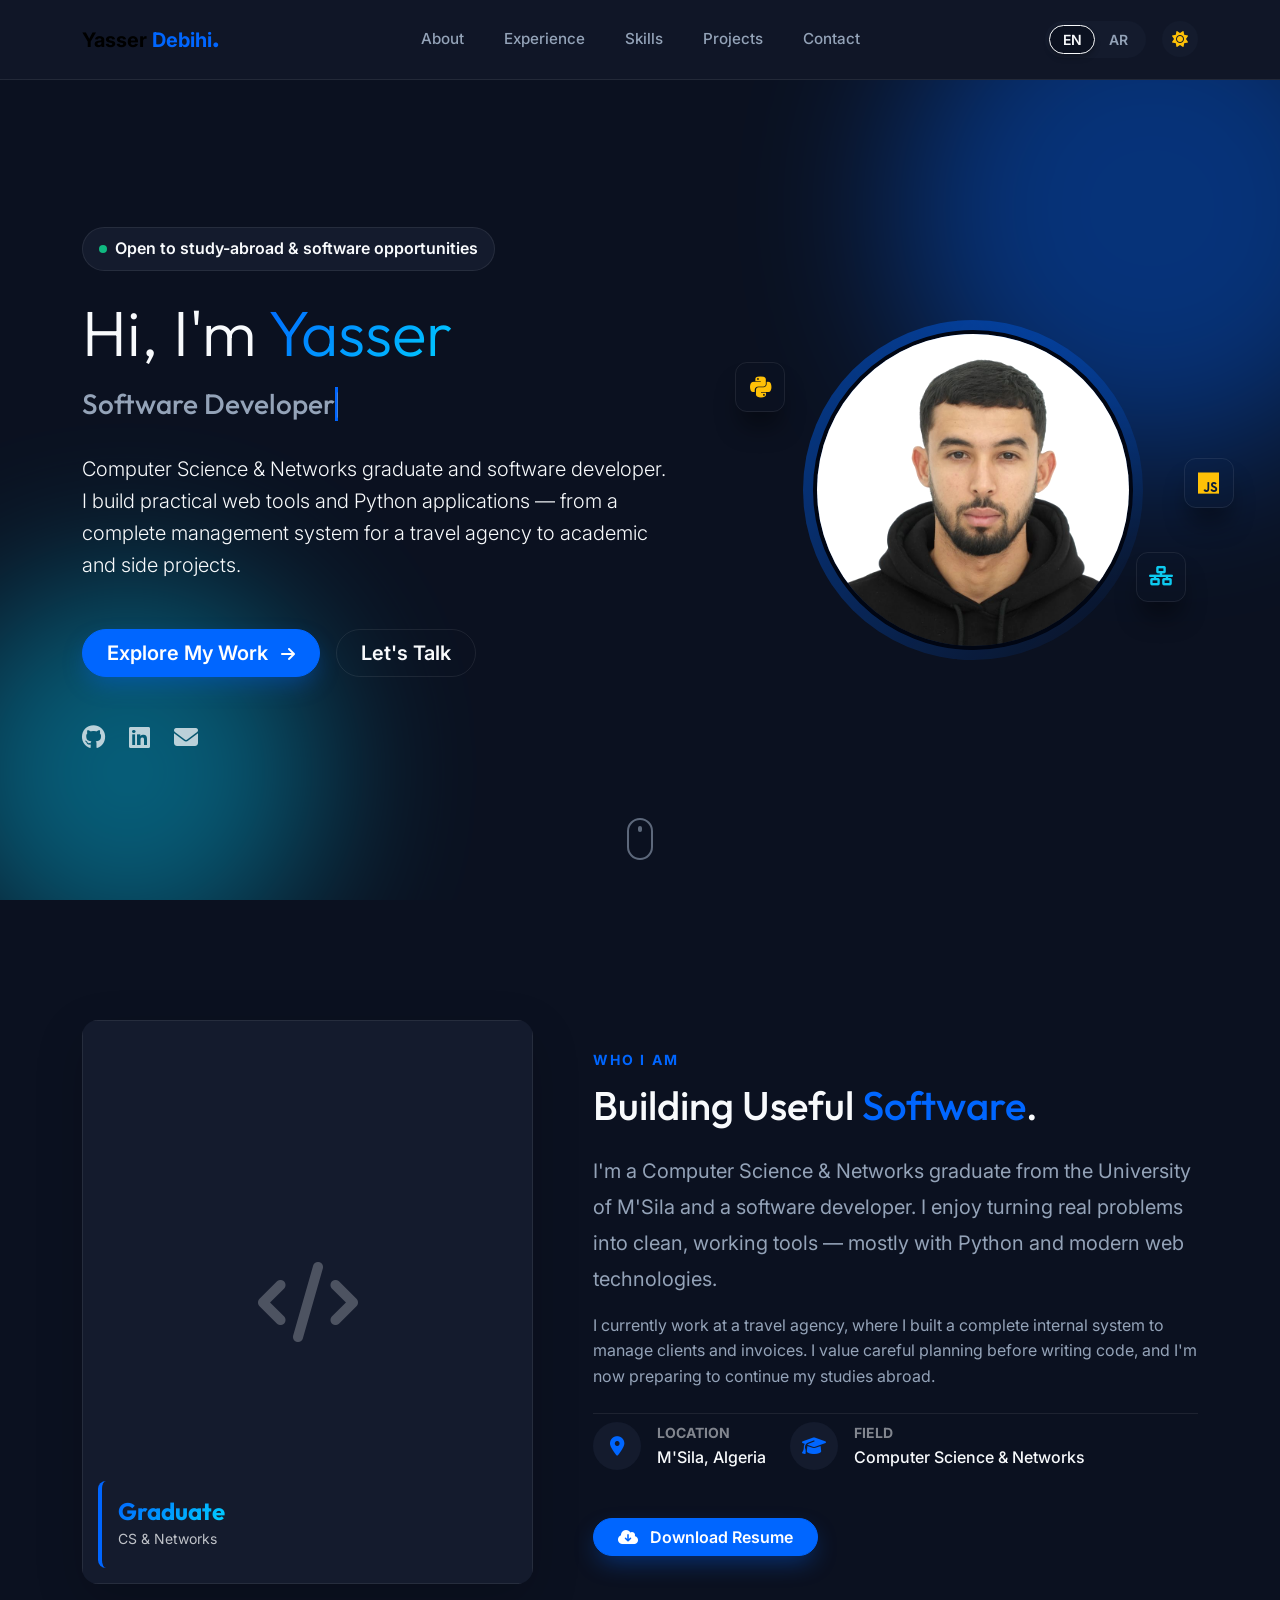
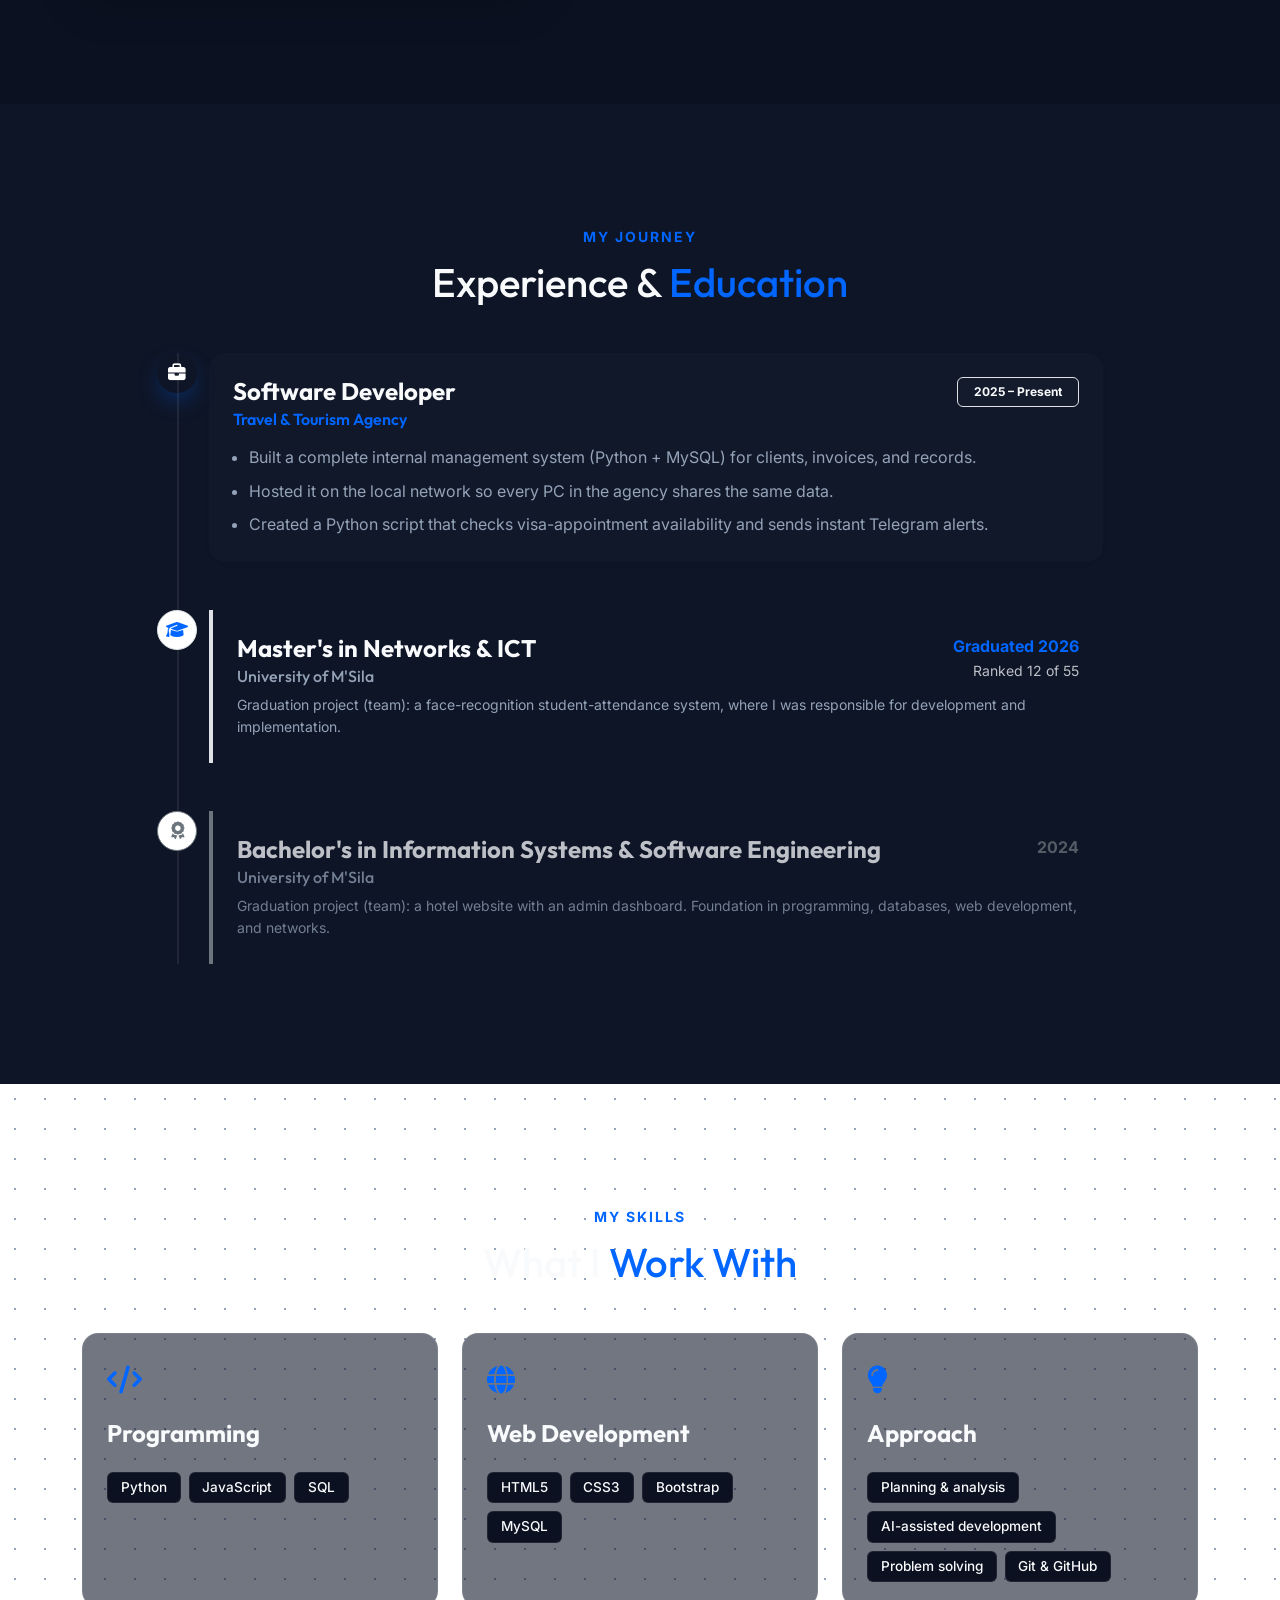
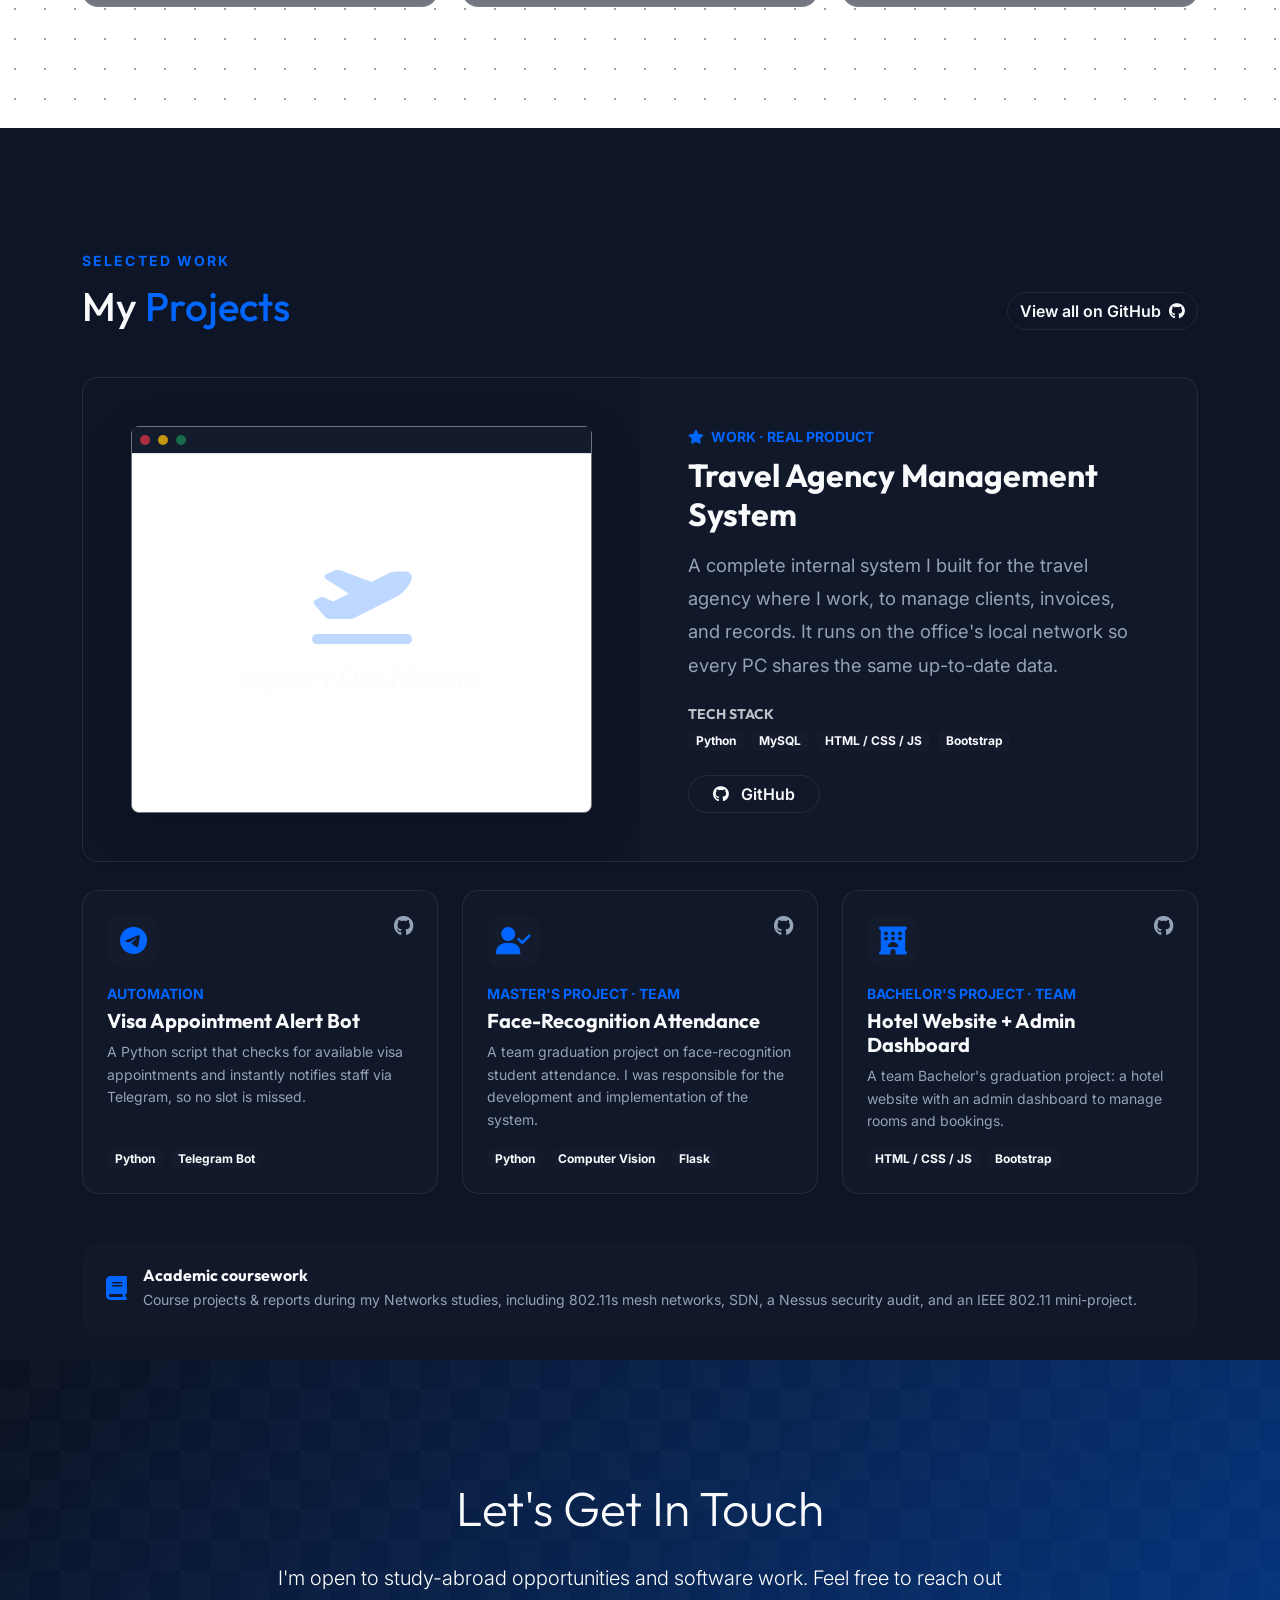
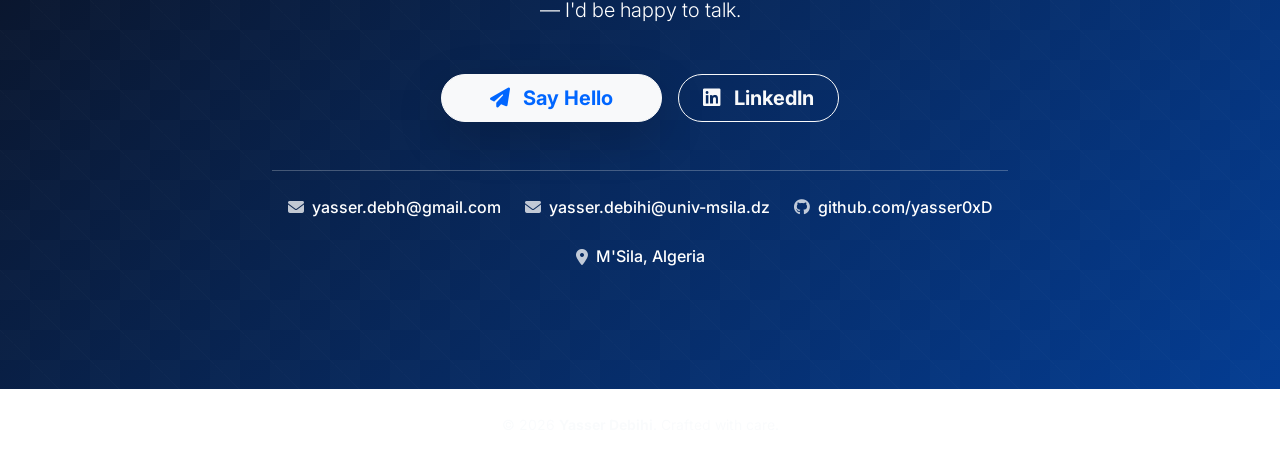
==== index.html @ 1207d642 "Add files via upload" ====
<!DOCTYPE html>
<html lang="en" dir="ltr" data-theme="dark">
<head>
  <meta charset="utf-8" />
  <meta name="viewport" content="width=device-width, initial-scale=1" />
  <title>Yasser Debihi — Software Developer</title>
  <meta name="description" content="Portfolio of Yasser Debihi — Computer Science & Networks graduate and software developer. Web development, Python, and practical systems." />

  <meta property="og:title" content="Yasser Debihi — Software Developer">
  <meta property="og:description" content="Computer Science & Networks graduate · Software developer">
  <meta property="og:image" content="assets/php2.jpeg">
  <meta property="og:url" content="https://github.com/yasser0xD">
  <meta name="twitter:card" content="summary_large_image">

  <link href="https://fonts.googleapis.com/css2?family=Inter:wght@300;400;500;600;700;800&family=Outfit:wght@400;600;800&family=Tajawal:wght@300;400;700;900&display=swap" rel="stylesheet">
  <link href="https://cdn.jsdelivr.net/npm/bootstrap@5.3.2/dist/css/bootstrap.min.css" rel="stylesheet">
  <link href="https://cdnjs.cloudflare.com/ajax/libs/font-awesome/6.5.2/css/all.min.css" rel="stylesheet">
  <link href="assets/styles.css" rel="stylesheet">
</head>
<body class="antialiased">

  <div id="preloader" class="preloader">
    <div class="spinner-border text-primary" role="status">
      <span class="visually-hidden">Loading...</span>
    </div>
  </div>

  <!-- Navbar -->
  <nav class="navbar navbar-expand-lg sticky-top glass-nav">
    <div class="container">
      <a class="navbar-brand fw-bold" href="#home" data-reveal="fade-down">
        Yasser <span class="brand-accent">Debihi</span><span class="brand-dot">.</span>
      </a>
      <button class="navbar-toggler border-0 shadow-none" type="button" data-bs-toggle="collapse" data-bs-target="#navContent" aria-controls="navContent" aria-expanded="false" aria-label="Toggle navigation">
        <i class="fa-solid fa-bars fs-4 text-color"></i>
      </button>
      <div class="collapse navbar-collapse" id="navContent">
        <ul class="navbar-nav mx-auto gap-lg-4 text-center">
          <li class="nav-item"><a class="nav-link" href="#about" data-i18n="nav.about">About</a></li>
          <li class="nav-item"><a class="nav-link" href="#experience" data-i18n="nav.experience">Experience</a></li>
          <li class="nav-item"><a class="nav-link" href="#skills" data-i18n="nav.skills">Skills</a></li>
          <li class="nav-item"><a class="nav-link" href="#projects" data-i18n="nav.projects">Projects</a></li>
          <li class="nav-item"><a class="nav-link" href="#contact" data-i18n="nav.contact">Contact</a></li>
        </ul>
        <div class="d-flex align-items-center justify-content-center gap-3 mt-3 mt-lg-0">
          <div class="lang-switch d-flex align-items-center bg-soft rounded-pill p-1">
            <button id="btn-en" class="btn btn-sm lang-btn active" type="button">EN</button>
            <button id="btn-ar" class="btn btn-sm lang-btn" type="button">AR</button>
          </div>
          <button id="themeToggle" class="btn btn-icon rounded-circle bg-soft" aria-label="Toggle dark mode" type="button">
            <i class="fa-solid fa-moon"></i>
          </button>
        </div>
      </div>
    </div>
  </nav>

  <!-- Hero Section -->
  <header id="home" class="hero-section d-flex align-items-center">
    <div class="hero-bg-glow glow-1"></div>
    <div class="hero-bg-glow glow-2"></div>
    <div class="container position-relative z-1">
      <div class="row align-items-center gy-5 flex-column-reverse flex-lg-row">
        <div class="col-lg-7 text-center text-lg-start" data-reveal="fade-up">
          <div class="d-inline-flex align-items-center px-3 py-2 rounded-pill bg-soft border-accent mb-4 status-badge">
            <span class="status-dot pulsing me-2"></span>
            <span class="fw-semibold text-sm" data-i18n="hero.badge">Open to study-abroad & software opportunities</span>
          </div>
          <h1 class="display-3 fw-900 mb-3 hero-title">
            <span data-i18n="hero.hi">Hi, I'm</span> <span class="brand-accent text-gradient">Yasser</span>
          </h1>
          <h2 class="h3 fw-600 mb-4 text-secondary-color typing-container">
            <span id="typing-text" data-i18n="hero.title">Software Developer</span><span class="cursor">|</span>
          </h2>
          <p class="lead mb-5 opacity-80 pe-lg-5 hero-subtitle" data-i18n="hero.subtitle">
            Computer Science & Networks graduate and software developer. I build practical web tools and Python applications — from a complete management system for a travel agency to academic and side projects.
          </p>
          <div class="d-flex flex-wrap justify-content-center justify-content-lg-start gap-3">
            <a href="#projects" class="btn btn-primary btn-lg rounded-pill px-4 shadow-accent hover-lift">
              <span data-i18n="hero.ctaProjects">Explore My Work</span> <i class="fa-solid fa-arrow-right ms-2 fs-6"></i>
            </a>
            <a href="#contact" class="btn btn-outline-dynamic btn-lg rounded-pill px-4 hover-lift">
              <span data-i18n="hero.ctaContact">Let's Talk</span>
            </a>
          </div>
          <div class="mt-5 d-flex align-items-center justify-content-center justify-content-lg-start gap-4 social-links-hero opacity-75">
            <a href="https://github.com/yasser0xD" target="_blank" rel="noopener" class="text-color hover-accent transition" aria-label="GitHub"><i class="fa-brands fa-github fs-4"></i></a>
            <a href="https://www.linkedin.com/in/yasserdbh213" target="_blank" rel="noopener" class="text-color hover-accent transition" aria-label="LinkedIn"><i class="fa-brands fa-linkedin fs-4"></i></a>
            <a href="mailto:yasser.debh@gmail.com" class="text-color hover-accent transition" aria-label="Email"><i class="fa-solid fa-envelope fs-4"></i></a>
          </div>
        </div>
        <div class="col-lg-5 text-center position-relative" data-reveal="fade-left">
          <div class="profile-wrapper mx-auto">
            <div class="profile-ring"></div>
            <img id="profile-photo" src="assets/php2.jpeg" alt="Yasser Debihi" class="profile-photo">
          </div>
          <div class="floating-badge badge-1 glass-card"><i class="fa-brands fa-python text-warning"></i></div>
          <div class="floating-badge badge-2 glass-card"><i class="fa-solid fa-network-wired text-info"></i></div>
          <div class="floating-badge badge-3 glass-card"><i class="fa-brands fa-js text-warning"></i></div>
        </div>
      </div>
    </div>
    <div class="scroll-indicator d-none d-lg-flex">
      <div class="mouse"><div class="wheel"></div></div>
    </div>
  </header>

  <!-- About Section -->
  <section id="about" class="section-pad">
    <div class="container">
      <div class="row gy-5 align-items-center">
        <div class="col-lg-5" data-reveal="fade-right">
          <div class="about-image-wrapper position-relative rounded-4 overflow-hidden shadow-lg">
             <div class="aspect-ratio-box bg-soft d-flex align-items-center justify-content-center h-100 p-5">
               <i class="fa-solid fa-code opacity-25 display-1"></i>
             </div>
             <div class="about-stats glass-card position-absolute bottom-0 start-0 m-3 p-3 rounded-3 border-accent-left">
               <h4 class="fw-bold mb-0 text-gradient" data-i18n="about.badge">Graduate</h4>
               <span class="small opacity-75" data-i18n="about.years">CS &amp; Networks</span>
             </div>
          </div>
        </div>
        <div class="col-lg-7 ps-lg-5" data-reveal="fade-up" data-reveal-delay="100">
          <div class="section-header mb-4">
            <span class="text-accent fw-bold tracking-widest text-uppercase small" data-i18n="section.about">Who I Am</span>
            <h2 class="section-title h1 fw-900 mt-2" data-i18n="about.title">Building Useful <span class="brand-accent">Software</span>.</h2>
          </div>
          <p class="fs-5 text-secondary-color lead-text" data-i18n="about.p1">
            I'm a Computer Science & Networks graduate from the University of M'Sila and a software developer. I enjoy turning real problems into clean, working tools — mostly with Python and modern web technologies.
          </p>
          <p class="text-secondary-color mt-3" data-i18n="about.p2">
            I currently work at a travel agency, where I built a complete internal system to manage clients and invoices. I value careful planning before writing code, and I'm now preparing to continue my studies abroad.
          </p>
          <div class="d-flex flex-wrap gap-4 mt-4 pt-2 border-top border-soft">
            <div class="d-flex align-items-center gap-3">
              <div class="icon-box bg-soft rounded-circle text-accent"><i class="fa-solid fa-location-dot"></i></div>
              <div>
                <span class="d-block small text-uppercase fw-bold opacity-50" data-i18n="about.locationLabel">Location</span>
                <span class="fw-medium" data-i18n="about.location">M'Sila, Algeria</span>
              </div>
            </div>
            <div class="d-flex align-items-center gap-3">
              <div class="icon-box bg-soft rounded-circle text-accent"><i class="fa-solid fa-graduation-cap"></i></div>
              <div>
                <span class="d-block small text-uppercase fw-bold opacity-50" data-i18n="about.fieldLabel">Field</span>
                <span class="fw-medium" data-i18n="about.degree">Computer Science &amp; Networks</span>
              </div>
            </div>
          </div>
          <div class="mt-5">
            <a id="downloadCV" href="assets/cv.pdf" download="Yasser-Debihi-CV.pdf" class="btn btn-primary rounded-pill px-4 hover-lift shadow-accent">
              <i class="fa-solid fa-cloud-arrow-down me-2"></i> <span data-i18n="hero.ctaCV">Download Resume</span>
            </a>
          </div>
        </div>
      </div>
    </div>
  </section>

  <!-- Experience & Education -->
  <section id="experience" class="section-pad bg-alternate">
    <div class="container">
      <div class="section-header text-center mb-5" data-reveal="fade-up">
        <span class="text-accent fw-bold tracking-widest text-uppercase small" data-i18n="section.journey">My Journey</span>
        <h2 class="section-title h1 fw-900 mt-2 mx-auto" data-i18n="journey.title">Experience &amp; <span class="brand-accent">Education</span></h2>
      </div>
      <div class="row justify-content-center">
        <div class="col-lg-10">
          <div class="timeline-modern">
            <div class="timeline-modern-item" data-reveal="fade-up">
              <div class="timeline-modern-marker bg-accent shadow-accent text-white"><i class="fa-solid fa-briefcase"></i></div>
              <div class="timeline-modern-content bg-glass rounded-4 p-4 border-soft shadow-sm hover-elevate transition">
                <div class="d-flex flex-column flex-md-row justify-content-between mb-3">
                  <div>
                    <h4 class="fw-bold mb-1" data-i18n="exp.travel.role">Software Developer</h4>
                    <h6 class="text-accent fw-semibold mb-0" data-i18n="exp.travel.company">Travel &amp; Tourism Agency</h6>
                  </div>
                  <div class="badge bg-soft text-color align-self-start mt-2 mt-md-0 py-2 px-3 fw-bold border" data-i18n="exp.travel.time">2025 – Present</div>
                </div>
                <ul class="text-secondary-color ps-3 mb-0">
                  <li class="mb-2" data-i18n="exp.travel.l1">Built a complete internal management system (Python + MySQL) for clients, invoices, and records.</li>
                  <li class="mb-2" data-i18n="exp.travel.l2">Hosted it on the local network so every PC in the agency shares the same data.</li>
                  <li data-i18n="exp.travel.l3">Created a Python script that checks visa-appointment availability and sends instant Telegram alerts.</li>
                </ul>
              </div>
            </div>
            <div class="timeline-modern-item" id="education" data-reveal="fade-up">
              <div class="timeline-modern-marker bg-body border border-accent text-accent"><i class="fa-solid fa-graduation-cap"></i></div>
              <div class="timeline-modern-content bg-transparent p-4 border-start border-4 border-accent rounded-end-4 hover-bg-soft transition">
                <div class="d-flex flex-column flex-md-row justify-content-between mb-2">
                  <div>
                    <h4 class="fw-bold mb-1" data-i18n="edu.master.title">Master's in Networks &amp; ICT</h4>
                    <h6 class="text-secondary-color fw-medium mb-0" data-i18n="edu.uni">University of M'Sila</h6>
                  </div>
                  <div class="text-md-end mt-2 mt-md-0">
  <div class="text-accent fw-bold" data-i18n="edu.master.meta">Graduated 2026</div>
  <div class="small opacity-75" data-i18n="edu.master.rank">Ranked 12 of 55</div>
</div>
                </div>
                <p class="text-secondary-color small mb-0" data-i18n="edu.master.desc">Graduation project (team): a face-recognition student-attendance system, where I was responsible for development and implementation.</p>
              </div>
            </div>
            <div class="timeline-modern-item pb-0" data-reveal="fade-up">
              <div class="timeline-modern-marker bg-body border border-secondary text-secondary"><i class="fa-solid fa-award"></i></div>
              <div class="timeline-modern-content bg-transparent p-4 border-start border-4 border-secondary rounded-end-4 hover-bg-soft transition">
                 <div class="d-flex flex-column flex-md-row justify-content-between mb-2">
                  <div>
                    <h4 class="fw-bold mb-1 opacity-75" data-i18n="edu.bsc.title">Bachelor's in Information Systems &amp; Software Engineering</h4>
                    <h6 class="text-secondary-color fw-medium mb-0 opacity-75" data-i18n="edu.uni">University of M'Sila</h6>
                  </div>
                  <div class="text-secondary fw-bold mt-2 mt-md-0 opacity-75" data-i18n="edu.bsc.meta">2024</div>
                </div>
                <p class="text-secondary-color small mb-0 opacity-75" data-i18n="edu.bsc.desc">Graduation project (team): a hotel website with an admin dashboard. Foundation in programming, databases, web development, and networks.</p>
              </div>
            </div>
          </div>
        </div>
      </div>
    </div>
  </section>

  <!-- Skills Section -->
  <section id="skills" class="section-pad bg-body position-relative">
    <div class="bg-pattern opacity-5"></div>
    <div class="container position-relative z-1">
      <div class="section-header text-center mb-5" data-reveal="fade-up">
        <span class="text-accent fw-bold tracking-widest text-uppercase small" data-i18n="section.expertise">My Skills</span>
        <h2 class="section-title h1 fw-900 mt-2 mx-auto" data-i18n="skills.title">What I <span class="brand-accent">Work With</span></h2>
      </div>
      <div class="row g-4 justify-content-center">
        <div class="col-md-6 col-lg-4" data-reveal="fade-up" data-reveal-delay="0">
          <div class="skill-category-card h-100 p-4 rounded-4 bg-glass border-hover-accent transition">
            <div class="skill-icon-header mb-3 text-accent fs-3"><i class="fa-solid fa-code"></i></div>
            <h4 class="fw-bold mb-4" data-i18n="skills.cat.programming">Programming</h4>
            <div class="d-flex flex-wrap gap-2">
              <span class="badge skill-tag">Python</span>
              <span class="badge skill-tag">JavaScript</span>
              <span class="badge skill-tag">SQL</span>
            </div>
          </div>
        </div>
        <div class="col-md-6 col-lg-4" data-reveal="fade-up" data-reveal-delay="100">
          <div class="skill-category-card h-100 p-4 rounded-4 bg-glass border-hover-accent transition">
            <div class="skill-icon-header mb-3 text-accent fs-3"><i class="fa-solid fa-globe"></i></div>
            <h4 class="fw-bold mb-4" data-i18n="skills.cat.web">Web Development</h4>
            <div class="d-flex flex-wrap gap-2">
              <span class="badge skill-tag">HTML5</span>
              <span class="badge skill-tag">CSS3</span>
              <span class="badge skill-tag">Bootstrap</span>
              <span class="badge skill-tag">MySQL</span>
            </div>
          </div>
        </div>
        <div class="col-md-6 col-lg-4" data-reveal="fade-up" data-reveal-delay="200">
          <div class="skill-category-card h-100 p-4 rounded-4 bg-glass border-hover-accent transition">
            <div class="skill-icon-header mb-3 text-accent fs-3"><i class="fa-solid fa-lightbulb"></i></div>
            <h4 class="fw-bold mb-4" data-i18n="skills.cat.approach">Approach</h4>
            <div class="d-flex flex-wrap gap-2">
              <span class="badge skill-tag" data-i18n="skills.tag.planning">Planning &amp; analysis</span>
              <span class="badge skill-tag" data-i18n="skills.tag.ai">AI-assisted development</span>
              <span class="badge skill-tag" data-i18n="skills.tag.problem">Problem solving</span>
              <span class="badge skill-tag">Git &amp; GitHub</span>
            </div>
          </div>
        </div>
      </div>
    </div>
  </section>

  <!-- Projects Section -->
  <section id="projects" class="section-pad pb-4 bg-alternate">
    <div class="container">
      <div class="section-header d-flex flex-column flex-md-row justify-content-between align-items-md-end mb-5" data-reveal="fade-up">
        <div>
          <span class="text-accent fw-bold tracking-widest text-uppercase small" data-i18n="section.work">Selected Work</span>
          <h2 class="section-title h1 fw-900 mt-2 mb-0" data-i18n="projects.title">My <span class="brand-accent">Projects</span></h2>
        </div>
        <a href="https://github.com/yasser0xD" target="_blank" rel="noopener" class="btn btn-outline-dynamic rounded-pill mt-3 mt-md-0 d-inline-flex align-items-center">
          <span data-i18n="projects.viewGithub">View all on GitHub</span> <i class="fa-brands fa-github ms-2"></i>
        </a>
      </div>

      <div class="row g-5">
        <!-- Featured: Travel Agency System -->
        <div class="col-12" data-reveal="fade-up">
          <div class="project-case-card row g-0 rounded-4 overflow-hidden border-soft shadow-sm bg-glass hover-elevate transition">
            <div class="col-xl-6 project-img-container bg-alternate p-5 d-flex align-items-center justify-content-center">
              <div class="mockup-window border border-secondary shadow-lg rounded-3 w-100 h-100 bg-body">
                <div class="mockup-header border-bottom p-2 d-flex gap-2">
                  <span class="rounded-circle bg-danger opacity-75" style="width: 10px; height: 10px;"></span>
                  <span class="rounded-circle bg-warning opacity-75" style="width: 10px; height: 10px;"></span>
                  <span class="rounded-circle bg-success opacity-75" style="width: 10px; height: 10px;"></span>
                </div>
                <div class="mockup-body p-4 d-flex flex-column gap-3 h-100 opacity-25 align-items-center justify-content-center">
                   <i class="fa-solid fa-plane-departure display-1 text-accent"></i>
                   <h3 class="fw-bold">Agency Dashboard</h3>
                </div>
              </div>
            </div>
            <div class="col-xl-6 p-4 p-lg-5 d-flex flex-column justify-content-center">
              <div class="project-meta text-accent fw-bold small text-uppercase mb-2"><i class="fa-solid fa-star me-1"></i> <span data-i18n="projects.p1.tag">Work · Real Product</span></div>
              <h3 class="fw-bold h2 mb-3" data-i18n="projects.p1.title">Travel Agency Management System</h3>
              <p class="text-secondary-color lead-text mb-4" data-i18n="projects.p1.desc">
                A complete internal system I built for the travel agency where I work, to manage clients, invoices, and records. It runs on the office's local network so every PC shares the same up-to-date data.
              </p>
              <div class="mb-4">
                <h6 class="fw-bold mb-2 small text-uppercase opacity-75" data-i18n="projects.techStack">Tech Stack</h6>
                <div class="d-flex flex-wrap gap-2">
                  <span class="badge bg-soft text-color">Python</span>
                  <span class="badge bg-soft text-color">MySQL</span>
                  <span class="badge bg-soft text-color">HTML / CSS / JS</span>
                  <span class="badge bg-soft text-color">Bootstrap</span>
                </div>
              </div>
              <div class="mt-auto d-flex gap-3">
                <a href="https://github.com/yasser0xD" target="_blank" rel="noopener" class="btn btn-outline-dynamic rounded-pill px-4"><i class="fa-brands fa-github me-2"></i> <span data-i18n="projects.source">GitHub</span></a>
              </div>
            </div>
          </div>
        </div>
      </div>

      <!-- Secondary projects grid -->
      <div class="row g-4 mt-1">
        <div class="col-md-6 col-lg-4" data-reveal="fade-up" data-reveal-delay="0">
          <div class="project-mini-card h-100 p-4 rounded-4 bg-glass border-soft hover-elevate transition d-flex flex-column">
            <div class="d-flex justify-content-between align-items-start mb-3">
              <div class="project-mini-icon text-accent fs-3"><i class="fa-brands fa-telegram"></i></div>
              <a href="https://github.com/yasser0xD" target="_blank" rel="noopener" class="text-secondary-color hover-accent" aria-label="GitHub"><i class="fa-brands fa-github fs-5"></i></a>
            </div>
            <div class="project-meta text-accent fw-bold small text-uppercase mb-1" data-i18n="projects.p2.tag">Automation</div>
            <h4 class="fw-bold h5 mb-2" data-i18n="projects.p2.title">Visa Appointment Alert Bot</h4>
            <p class="text-secondary-color small mb-3 flex-grow-1" data-i18n="projects.p2.desc">A Python script that checks for available visa appointments and instantly notifies staff via Telegram, so no slot is missed.</p>
            <div class="d-flex flex-wrap gap-2">
              <span class="badge bg-soft text-color">Python</span>
              <span class="badge bg-soft text-color">Telegram Bot</span>
            </div>
          </div>
        </div>
        <div class="col-md-6 col-lg-4" data-reveal="fade-up" data-reveal-delay="100">
          <div class="project-mini-card h-100 p-4 rounded-4 bg-glass border-soft hover-elevate transition d-flex flex-column">
            <div class="d-flex justify-content-between align-items-start mb-3">
              <div class="project-mini-icon text-accent fs-3"><i class="fa-solid fa-user-check"></i></div>
              <a href="https://github.com/yasser0xD" target="_blank" rel="noopener" class="text-secondary-color hover-accent" aria-label="GitHub"><i class="fa-brands fa-github fs-5"></i></a>
            </div>
            <div class="project-meta text-accent fw-bold small text-uppercase mb-1" data-i18n="projects.p3.tag">Master's Project · Team</div>
            <h4 class="fw-bold h5 mb-2" data-i18n="projects.p3.title">Face-Recognition Attendance</h4>
            <p class="text-secondary-color small mb-3 flex-grow-1" data-i18n="projects.p3.desc">A team graduation project on face-recognition student attendance. I was responsible for the development and implementation of the system.</p>
            <div class="d-flex flex-wrap gap-2">
              <span class="badge bg-soft text-color">Python</span>
              <span class="badge bg-soft text-color">Computer Vision</span>
              <span class="badge bg-soft text-color">Flask</span>
            </div>
          </div>
        </div>
        <div class="col-md-6 col-lg-4" data-reveal="fade-up" data-reveal-delay="200">
          <div class="project-mini-card h-100 p-4 rounded-4 bg-glass border-soft hover-elevate transition d-flex flex-column">
            <div class="d-flex justify-content-between align-items-start mb-3">
              <div class="project-mini-icon text-accent fs-3"><i class="fa-solid fa-hotel"></i></div>
              <a href="https://github.com/yasser0xD" target="_blank" rel="noopener" class="text-secondary-color hover-accent" aria-label="GitHub"><i class="fa-brands fa-github fs-5"></i></a>
            </div>
            <div class="project-meta text-accent fw-bold small text-uppercase mb-1" data-i18n="projects.p4.tag">Bachelor's Project · Team</div>
            <h4 class="fw-bold h5 mb-2" data-i18n="projects.p4.title">Hotel Website + Admin Dashboard</h4>
            <p class="text-secondary-color small mb-3 flex-grow-1" data-i18n="projects.p4.desc">A team Bachelor's graduation project: a hotel website with an admin dashboard to manage rooms and bookings.</p>
            <div class="d-flex flex-wrap gap-2">
              <span class="badge bg-soft text-color">HTML / CSS / JS</span>
              <span class="badge bg-soft text-color">Bootstrap</span>
            </div>
          </div>
        </div>
      </div>

      <!-- Academic note (light) -->
      <div class="row mt-5">
        <div class="col-12" data-reveal="fade-up">
          <div class="bg-glass border-soft rounded-4 p-4 d-flex flex-column flex-md-row align-items-md-center gap-3">
            <div class="text-accent fs-4"><i class="fa-solid fa-book"></i></div>
            <div class="flex-grow-1">
              <h6 class="fw-bold mb-1" data-i18n="research.title">Academic coursework</h6>
              <p class="small text-secondary-color mb-0" data-i18n="research.desc">Course projects & reports during my Networks studies, including 802.11s mesh networks, SDN, a Nessus security audit, and an IEEE 802.11 mini-project.</p>
            </div>
          </div>
        </div>
      </div>
    </div>
  </section>

  <!-- Contact Section -->
  <section id="contact" class="section-pad position-relative overflow-hidden bg-accent-gradient text-white">
    <div class="contact-bg-pattern"></div>
    <div class="container position-relative z-1">
      <div class="row justify-content-center">
        <div class="col-lg-8 text-center" data-reveal="fade-up">
          <h2 class="display-5 fw-900 mb-4" data-i18n="contact.title">Let's Get In Touch</h2>
          <p class="lead mb-5 opacity-85 fw-light" data-i18n="contact.hireText">
            I'm open to study-abroad opportunities and software work. Feel free to reach out — I'd be happy to talk.
          </p>
          <div class="d-flex flex-wrap justify-content-center gap-3 mb-5">
            <a href="mailto:yasser.debh@gmail.com" class="btn btn-light btn-lg rounded-pill px-5 fw-bold text-accent shadow-lg hover-scale">
              <i class="fa-solid fa-paper-plane me-2"></i> <span data-i18n="contact.button">Say Hello</span>
            </a>
            <a href="https://www.linkedin.com/in/yasserdbh213" target="_blank" rel="noopener" class="btn btn-outline-light btn-lg rounded-pill px-4 fw-bold hover-scale">
              <i class="fa-brands fa-linkedin me-2"></i> LinkedIn
            </a>
          </div>
          <div class="d-flex justify-content-center flex-wrap gap-4 mt-5 pt-4 border-top border-light border-opacity-25 contact-info-bar">
            <div class="d-flex align-items-center gap-2">
              <i class="fa-solid fa-envelope opacity-75"></i>
              <a href="mailto:yasser.debh@gmail.com" class="text-white text-decoration-none fw-medium">yasser.debh@gmail.com</a>
            </div>
            <div class="d-flex align-items-center gap-2">
              <i class="fa-solid fa-envelope opacity-75"></i>
              <a href="mailto:yasser.debihi@univ-msila.dz" class="text-white text-decoration-none fw-medium">yasser.debihi@univ-msila.dz</a>
            </div>
            <div class="d-flex align-items-center gap-2">
              <i class="fa-brands fa-github opacity-75"></i>
              <a href="https://github.com/yasser0xD" target="_blank" rel="noopener" class="text-white text-decoration-none fw-medium">github.com/yasser0xD</a>
            </div>
            <div class="d-flex align-items-center gap-2">
              <i class="fa-solid fa-location-dot opacity-75"></i>
              <span class="fw-medium" data-i18n="contact.location">M'Sila, Algeria</span>
            </div>
          </div>
        </div>
      </div>
    </div>
  </section>

  <footer class="py-4 text-center bg-body border-top border-soft">
    <div class="container small">
      <span class="opacity-75">&copy; <span id="year"></span> <span class="fw-bold">Yasser Debihi</span>. <span data-i18n="footer.rights">Crafted with care.</span></span>
    </div>
  </footer>

  <button id="toTop" class="to-top btn btn-primary shadow-accent rounded-circle" aria-label="Back to top">
    <i class="fa-solid fa-arrow-up"></i>
  </button>

  <script src="https://cdn.jsdelivr.net/npm/bootstrap@5.3.2/dist/js/bootstrap.bundle.min.js" defer></script>
  <script src="assets/script.js" defer></script>
</body>
</html>
---- assets/styles.css ----
/* -------------------------------------------------------------
   Global Variables & Design Tokens
------------------------------------------------------------- */
:root {
  /* Fonts */
  --font-body-en: 'Inter', system-ui, -apple-system, sans-serif;
  --font-heading-en: 'Outfit', 'Inter', sans-serif;
  --font-ar: 'Tajawal', sans-serif;

  /* Accent Colors */
  --accent-base: #0066ff;
  --accent-hover: #0052cc;
  --accent-glow: rgba(0, 102, 255, 0.4);
  
  /* Layout */
  --nav-height: 80px;
  --section-pad: 120px;
}

[data-theme="light"] {
  --bg-body: #ffffff;
  --bg-soft: #f4f5f7;
  --bg-alternate: #fafbfc;
  --bg-glass: rgba(255, 255, 255, 0.7);
  --border-soft: rgba(0, 0, 0, 0.08);
  
  --text-main: #0f172a;
  --text-secondary: #475569;
  
  --shadow-sm: 0 4px 6px -1px rgba(0, 0, 0, 0.05);
  --shadow-lg: 0 20px 25px -5px rgba(0, 0, 0, 0.08);
  --shadow-accent: 0 10px 25px -5px var(--accent-glow);
}

[data-theme="dark"] {
  --bg-body: #0b1120;
  --bg-soft: #141b2d;
  --bg-alternate: #0e1526;
  --bg-glass: rgba(20, 27, 45, 0.6);
  --border-soft: rgba(255, 255, 255, 0.08);
  
  --text-main: #f8fafc;
  --text-secondary: #94a3b8;
  
  --shadow-sm: 0 4px 6px -1px rgba(0, 0, 0, 0.3);
  --shadow-lg: 0 20px 25px -5px rgba(0, 0, 0, 0.4);
  --shadow-accent: 0 10px 25px -5px var(--accent-glow);
}

/* -------------------------------------------------------------
   Base & Reset
------------------------------------------------------------- */
html {
  scroll-behavior: smooth;
  scroll-padding-top: var(--nav-height);
}

body {
  background-color: var(--bg-body);
  color: var(--text-main);
  font-family: var(--font-body-en);
  line-height: 1.6;
  -webkit-font-smoothing: antialiased;
  -moz-osx-font-smoothing: grayscale;
  transition: background-color 0.4s ease, color 0.4s ease;
  overflow-x: hidden;
}

body[dir="rtl"] {
  font-family: var(--font-ar);
  direction: rtl;
  text-align: right;
}

/* Typography Overrides */
h1, h2, h3, h4, h5, h6 {
  font-family: var(--font-heading-en);
  color: var(--text-main);
  line-height: 1.2;
}

body[dir="rtl"] h1, body[dir="rtl"] h2, body[dir="rtl"] h3, 
body[dir="rtl"] h4, body[dir="rtl"] h5, body[dir="rtl"] h6 {
  font-family: var(--font-ar);
}

.text-color { color: var(--text-main) !important; }
.text-secondary-color { color: var(--text-secondary) !important; }
.text-accent { color: var(--accent-base) !important; }
.bg-soft { background-color: var(--bg-soft) !important; }
.bg-alternate { background-color: var(--bg-alternate) !important; }
.bg-glass { 
  background-color: var(--bg-glass) !important; 
  backdrop-filter: blur(12px);
  -webkit-backdrop-filter: blur(12px);
}
.border-soft { border-color: var(--border-soft) !important; }

/* -------------------------------------------------------------
   Utilities & Micro-Animations
------------------------------------------------------------- */
.section-pad { padding: var(--section-pad) 0; }
.transition { transition: all 0.3s cubic-bezier(0.4, 0, 0.2, 1); }

.tracking-widest { letter-spacing: 0.15em; }

/* Gradients */
.text-gradient {
  background: linear-gradient(135deg, var(--accent-base) 0%, #00d2ff 100%);
  -webkit-background-clip: text;
  -webkit-text-fill-color: transparent;
  background-clip: text;
}
.bg-accent-gradient {
  background: linear-gradient(135deg, var(--bg-body) 0%, var(--accent-hover) 150%);
}

/* Buttons */
.btn-primary {
  background: var(--accent-base);
  border-color: var(--accent-base);
  font-weight: 600;
  transition: all 0.3s ease;
}
.btn-primary:hover, .btn-primary:focus {
  background: var(--accent-hover);
  border-color: var(--accent-hover);
  transform: translateY(-2px);
}

.btn-outline-dynamic {
  color: var(--text-main);
  border: 1px solid var(--border-soft);
  font-weight: 600;
  background: transparent;
  transition: all 0.3s ease;
}
.btn-outline-dynamic:hover {
  background: var(--bg-soft);
  border-color: var(--text-main);
  color: var(--text-main);
  transform: translateY(-2px);
}

.hover-lift { transition: transform 0.3s ease, box-shadow 0.3s ease; }
.hover-lift:hover { transform: translateY(-4px); box-shadow: var(--shadow-lg); }

.hover-elevate { transition: transform 0.4s cubic-bezier(0.2, 0.8, 0.2, 1), box-shadow 0.4s ease; }
.hover-elevate:hover { transform: translateY(-8px); box-shadow: var(--shadow-lg); }

.hover-scale { transition: transform 0.3s ease; }
.hover-scale:hover { transform: scale(1.05); }

.hover-link:hover { color: var(--accent-hover) !important; text-decoration: underline !important; }

/* Shadows */
.shadow-accent { box-shadow: var(--shadow-accent) !important; }
.shadow-inner { box-shadow: inset 0 2px 4px 0 rgba(0, 0, 0, 0.06); }
[data-theme="dark"] .shadow-inner { box-shadow: inset 0 2px 4px 0 rgba(0, 0, 0, 0.5); }

/* -------------------------------------------------------------
   Navbar
------------------------------------------------------------- */
.glass-nav {
  background: var(--bg-glass);
  backdrop-filter: blur(16px);
  -webkit-backdrop-filter: blur(16px);
  border-bottom: 1px solid var(--border-soft);
  height: var(--nav-height);
  transition: background 0.3s ease;
}
.brand-accent { color: var(--accent-base); }
.brand-dot { color: var(--accent-base); font-size: 1.2em; font-weight: 900; }

.navbar-nav .nav-link {
  color: var(--text-secondary);
  font-weight: 500;
  font-size: 0.95rem;
  padding: 0.5rem 1rem;
  transition: color 0.3s ease;
}
.navbar-nav .nav-link:hover,
.navbar-nav .nav-link.active {
  color: var(--text-main);
}
.navbar-nav .nav-link.active::after {
  content: '';
  display: block;
  width: 20px;
  height: 2px;
  background: var(--accent-base);
  margin: 4px auto 0;
  border-radius: 2px;
}

.lang-btn {
  color: var(--text-secondary);
  font-weight: 600;
  border-radius: 50px;
  padding: 0.2rem 0.8rem;
  transition: all 0.3s;
}
.lang-btn.active {
  background: var(--bg-body);
  color: var(--text-main);
  box-shadow: var(--shadow-sm);
}
.btn-icon {
  width: 36px;
  height: 36px;
  display: inline-flex;
  align-items: center;
  justify-content: center;
  color: var(--text-main);
  transition: all 0.3s;
}
.btn-icon:hover {
  background: var(--border-soft) !important;
  color: var(--accent-base);
}

/* -------------------------------------------------------------
   Hero Section
------------------------------------------------------------- */
.hero-section {
  min-height: calc(100vh - var(--nav-height));
  position: relative;
  overflow: hidden;
}

/* Abstract Background Glows */
.hero-bg-glow {
  position: absolute;
  border-radius: 50%;
  filter: blur(80px);
  z-index: 0;
  opacity: 0.4;
  animation: float-glow 10s infinite alternate ease-in-out;
}
.glow-1 {
  width: 40vw;
  height: 40vw;
  background: var(--accent-base);
  top: -10vw;
  right: -10vw;
}
.glow-2 {
  width: 30vw;
  height: 30vw;
  background: #00d2ff;
  bottom: -5vw;
  left: -5vw;
  animation-delay: -5s;
}
[data-theme="light"] .hero-bg-glow { opacity: 0.15; }

@keyframes float-glow {
  0% { transform: translate(0, 0) scale(1); }
  100% { transform: translate(-30px, 30px) scale(1.1); }
}

/* Status Badge Pulse */
.status-badge { border: 1px solid var(--border-soft); }
.status-dot {
  width: 8px;
  height: 8px;
  border-radius: 50%;
  background-color: #10b981;
  display: inline-block;
}
.status-dot.pulsing {
  box-shadow: 0 0 0 0 rgba(16, 185, 129, 0.7);
  animation: pulse-green 2s infinite;
}
@keyframes pulse-green {
  0% { transform: scale(0.95); box-shadow: 0 0 0 0 rgba(16, 185, 129, 0.7); }
  70% { transform: scale(1); box-shadow: 0 0 0 6px rgba(16, 185, 129, 0); }
  100% { transform: scale(0.95); box-shadow: 0 0 0 0 rgba(16, 185, 129, 0); }
}

/* Typing Effect Cursor */
.typing-container { white-space: nowrap; overflow: hidden; display: inline-block; }
.cursor {
  display: inline-block;
  width: 3px;
  background-color: var(--accent-base);
  animation: blink 1s step-end infinite;
}
@keyframes blink { 50% { opacity: 0; } }

/* Profile Photo & Ring */
.profile-wrapper {
  width: 320px;
  height: 320px;
  position: relative;
  z-index: 2;
}
.profile-ring {
  position: absolute;
  top: -10px; left: -10px; right: -10px; bottom: -10px;
  border-radius: 50%;
  background: linear-gradient(135deg, var(--accent-base), transparent);
  z-index: -1;
  animation: rotate-ring 8s linear infinite;
  opacity: 0.5;
}
@keyframes rotate-ring { 100% { transform: rotate(360deg); } }

.profile-photo {
  width: 100%;
  height: 100%;
  border-radius: 50%;
  object-fit: cover;
  border: 4px solid var(--bg-body);
  filter: grayscale(20%) contrast(1.1);
  transition: filter 0.5s ease;
}
.profile-photo:hover { filter: grayscale(0%) contrast(1); }

/* Floating Badges */
.floating-badge {
  position: absolute;
  width: 50px; height: 50px;
  border-radius: 12px;
  display: flex; align-items: center; justify-content: center;
  font-size: 1.5rem;
  border: 1px solid var(--border-soft);
  box-shadow: var(--shadow-lg);
  z-index: 3;
  animation: float 4s ease-in-out infinite;
}
.badge-1 { top: 10%; left: 0; animation-delay: 0s; }
.badge-2 { bottom: 15%; right: 5%; animation-delay: 1.5s; font-size: 1.2rem; }
.badge-3 { top: 40%; right: -5%; animation-delay: 2.5s; }

@keyframes float {
  0% { transform: translateY(0px); }
  50% { transform: translateY(-15px); }
  100% { transform: translateY(0px); }
}

/* Scroll Mouse Icon */
.scroll-indicator {
  position: absolute;
  bottom: 40px;
  left: 50%;
  transform: translateX(-50%);
  opacity: 0.6;
}
.mouse {
  width: 26px; height: 42px;
  border: 2px solid var(--text-secondary);
  border-radius: 14px;
  position: relative;
}
.wheel {
  width: 4px; height: 6px;
  background: var(--text-secondary);
  border-radius: 2px;
  position: absolute;
  top: 6px; left: 50%;
  transform: translateX(-50%);
  animation: scroll-wheel 1.5s infinite;
}
@keyframes scroll-wheel {
  0% { top: 6px; opacity: 1; }
  100% { top: 18px; opacity: 0; }
}

/* -------------------------------------------------------------
   About Section
------------------------------------------------------------- */
.border-accent-left { border-left: 4px solid var(--accent-base) !important; }
.icon-box {
  width: 48px; height: 48px;
  display: flex; align-items: center; justify-content: center;
  font-size: 1.2rem;
}
.aspect-ratio-box {
  aspect-ratio: 4/5;
  border: 1px solid var(--border-soft);
}
.lead-text { font-size: 1.15rem; line-height: 1.8; }

/* -------------------------------------------------------------
   Skills
------------------------------------------------------------- */
.bg-pattern {
  position: absolute; top: 0; left: 0; right: 0; bottom: 0;
  background-image: radial-gradient(var(--text-secondary) 1px, transparent 1px);
  background-size: 30px 30px;
  z-index: 0;
}
.skill-category-card {
  border: 1px solid var(--border-soft);
  position: relative;
  z-index: 1;
}
.border-hover-accent:hover {
  border-color: var(--accent-base) !important;
  box-shadow: 0 10px 30px -10px var(--accent-glow);
  transform: translateY(-5px);
}
.skill-tag {
  background: var(--bg-body);
  color: var(--text-main);
  border: 1px solid var(--border-soft);
  font-weight: 500;
  padding: 0.5rem 0.8rem;
  border-radius: 6px;
  font-size: 0.85rem;
  transition: all 0.2s ease;
}
.skill-category-card:hover .skill-tag:hover {
  background: var(--accent-base);
  color: #fff;
  border-color: var(--accent-base);
}

/* -------------------------------------------------------------
   Projects
------------------------------------------------------------- */
.project-case-card {
  border: 1px solid var(--border-soft);
  overflow: hidden;
}
.mockup-window {
  border: 1px solid var(--border-soft);
  display: flex;
  flex-direction: column;
  aspect-ratio: 16/10;
}
.mockup-header { background: var(--bg-soft); }

/* -------------------------------------------------------------
   Experience & Education Timeline
------------------------------------------------------------- */
.timeline-modern {
  position: relative;
  padding-left: 2rem;
}
body[dir="rtl"] .timeline-modern {
  padding-left: 0;
  padding-right: 2rem;
}
.timeline-modern::before {
  content: '';
  position: absolute;
  left: 0; top: 0; bottom: 0;
  width: 2px;
  background: var(--border-soft);
}
body[dir="rtl"] .timeline-modern::before {
  left: auto; right: 0;
}

.timeline-modern-item {
  position: relative;
  padding-bottom: 3rem;
}
.timeline-modern-marker {
  position: absolute;
  left: -2rem; top: 0;
  width: 40px; height: 40px;
  border-radius: 50%;
  transform: translateX(-50%);
  display: flex; align-items: center; justify-content: center;
  font-size: 1.1rem;
  z-index: 1;
}
body[dir="rtl"] .timeline-modern-marker {
  left: auto; right: -2rem;
  transform: translateX(50%);
}

.hover-bg-soft:hover { background-color: var(--bg-soft) !important; }

/* -------------------------------------------------------------
   Contact
------------------------------------------------------------- */
.contact-info-bar a:hover { color: rgba(255,255,255,0.8) !important; }
.contact-bg-pattern {
  position: absolute; top:0; left:0; width:100%; height:100%;
  background-image: 
    linear-gradient(45deg, rgba(255,255,255,0.03) 25%, transparent 25%, transparent 75%, rgba(255,255,255,0.03) 75%, rgba(255,255,255,0.03)), 
    linear-gradient(45deg, rgba(255,255,255,0.03) 25%, transparent 25%, transparent 75%, rgba(255,255,255,0.03) 75%, rgba(255,255,255,0.03));
  background-size: 60px 60px;
  background-position: 0 0, 30px 30px;
  opacity: 0.5;
  z-index: 0;
}

/* -------------------------------------------------------------
   Footer & To Top
------------------------------------------------------------- */
.to-top {
  position: fixed;
  right: 2rem; bottom: 2rem;
  width: 50px; height: 50px;
  display: flex; align-items: center; justify-content: center;
  border: none;
  font-size: 1.2rem;
  z-index: 999;
  opacity: 0; visibility: hidden;
  transform: translateY(20px);
  transition: all 0.3s cubic-bezier(0.4, 0, 0.2, 1);
}
.to-top.show { opacity: 1; visibility: visible; transform: translateY(0); }
body[dir="rtl"] .to-top { right: auto; left: 2rem; }

/* -------------------------------------------------------------
   Animations (Intersection Observer Reveal)
------------------------------------------------------------- */
[data-reveal] {
  opacity: 0;
  transition: opacity 0.8s ease, transform 0.8s cubic-bezier(0.2, 0.8, 0.2, 1);
  will-change: opacity, transform;
}
[data-reveal="fade-up"] { transform: translateY(40px); }
[data-reveal="fade-down"] { transform: translateY(-40px); }
[data-reveal="fade-left"] { transform: translateX(40px); }
[data-reveal="fade-right"] { transform: translateX(-40px); }

[data-reveal].revealed {
  opacity: 1;
  transform: translate(0, 0);
}

/* -------------------------------------------------------------
   Preloader
------------------------------------------------------------- */
.preloader {
  position: fixed;
  top: 0; left: 0; right: 0; bottom: 0;
  background: var(--bg-body);
  z-index: 9999;
  display: flex;
  align-items: center; justify-content: center;
  transition: opacity 0.5s ease, visibility 0.5s ease;
}

/* -------------------------------------------------------------
   Responsive Queries
------------------------------------------------------------- */
@media (max-width: 991px) {
  :root { --section-pad: 80px; }
  .profile-wrapper { width: 260px; height: 260px; margin-top: 2rem; }
  .hero-section { min-height: auto; padding: 4rem 0; text-align: center; }
  .floating-badge { width: 40px; height: 40px; font-size: 1.2rem; }
  .timeline-modern-content { margin-top: 1rem; }
  
  .navbar-collapse {
    background: var(--bg-glass);
    padding: 1rem;
    border-radius: 12px;
    margin-top: 1rem;
    border: 1px solid var(--border-soft);
  }
}

@media (max-width: 576px) {
  :root { --section-pad: 60px; }
  .display-3 { font-size: 2.5rem !important; }
  .h1 { font-size: 2rem !important; }
  .mockup-window { aspect-ratio: inherit; min-height: 250px; }
  .project-img-container { padding: 2rem !important; }
  
  .timeline-modern { padding-left: 1rem; }
  .timeline-modern-marker {
    left: -1rem;
    width: 30px; height: 30px;
    font-size: 0.9rem;
  }
  
  body[dir="rtl"] .timeline-modern { padding-right: 1rem; padding-left: 0; }
  body[dir="rtl"] .timeline-modern-marker {
    left: auto;
    right: -1rem;
  }
}

/* -------------------------------------------------------------
   PRO Upgrade Additions (v2)
------------------------------------------------------------- */

/* Stats strip */
.stat-number {
  font-family: var(--font-heading-en);
  font-size: clamp(1.9rem, 4vw, 2.8rem);
  line-height: 1.1;
}
body[dir="rtl"] .stat-number { font-family: var(--font-ar); }

/* Metric pills (featured project) */
.metric-pill {
  display: inline-block;
  font-size: 0.78rem;
  font-weight: 700;
  padding: 0.3rem 0.8rem;
  border-radius: 50px;
  color: var(--accent-base);
  background: rgba(0, 102, 255, 0.12);
  border: 1px solid rgba(0, 102, 255, 0.25);
}

/* Secondary project mini-cards */
.project-mini-card {
  border: 1px solid var(--border-soft);
}
.project-mini-card:hover { border-color: var(--accent-base); }
.project-mini-icon {
  width: 52px;
  height: 52px;
  display: inline-flex;
  align-items: center;
  justify-content: center;
  border-radius: 14px;
  background: var(--bg-soft);
}

/* Research cards */
.research-card {
  border: 1px solid var(--border-soft);
}
.research-card:hover { border-color: var(--accent-base); }
.research-card i {
  width: 48px;
  height: 48px;
  display: inline-flex;
  align-items: center;
  justify-content: center;
  border-radius: 12px;
  background: var(--bg-soft);
}

/* RTL fix: flip arrow icons & timeline borders */
body[dir="rtl"] .fa-arrow-right { transform: scaleX(-1); }
body[dir="rtl"] .border-accent-left { border-left: 0 !important; }


/* -------------------------------------------------------------
   Mobile Responsiveness (v3 - final)
------------------------------------------------------------- */
@media (max-width: 991.98px) {
  .display-3 { font-size: 2.4rem; }
  .hero-section { min-height: auto; padding-top: 2.5rem; padding-bottom: 2.5rem; }
  .typing-container { white-space: normal; }
  .profile-wrapper { width: 240px; height: 240px; }
}

@media (max-width: 575.98px) {
  .display-3 { font-size: 2rem; }
  .display-5 { font-size: 1.7rem; }
  .section-title.h1 { font-size: 1.8rem; }
  .profile-wrapper { width: 200px; height: 200px; }
  .floating-badge { transform: scale(0.85); }
  .hero-subtitle, .lead { font-size: 1rem; }
  .project-img-container { padding: 1.5rem !important; }
  .mockup-window { min-height: 220px; }
  .contact-info-bar { gap: 1rem !important; }
  .btn-lg { padding: 0.6rem 1.4rem; font-size: 0.95rem; }
  .skill-icon-header { font-size: 1.5rem; }
}

@media (max-width: 767.98px) {
  .hero-bg-glow { filter: blur(60px); opacity: 0.25; }
  body { overflow-x: hidden; }
}
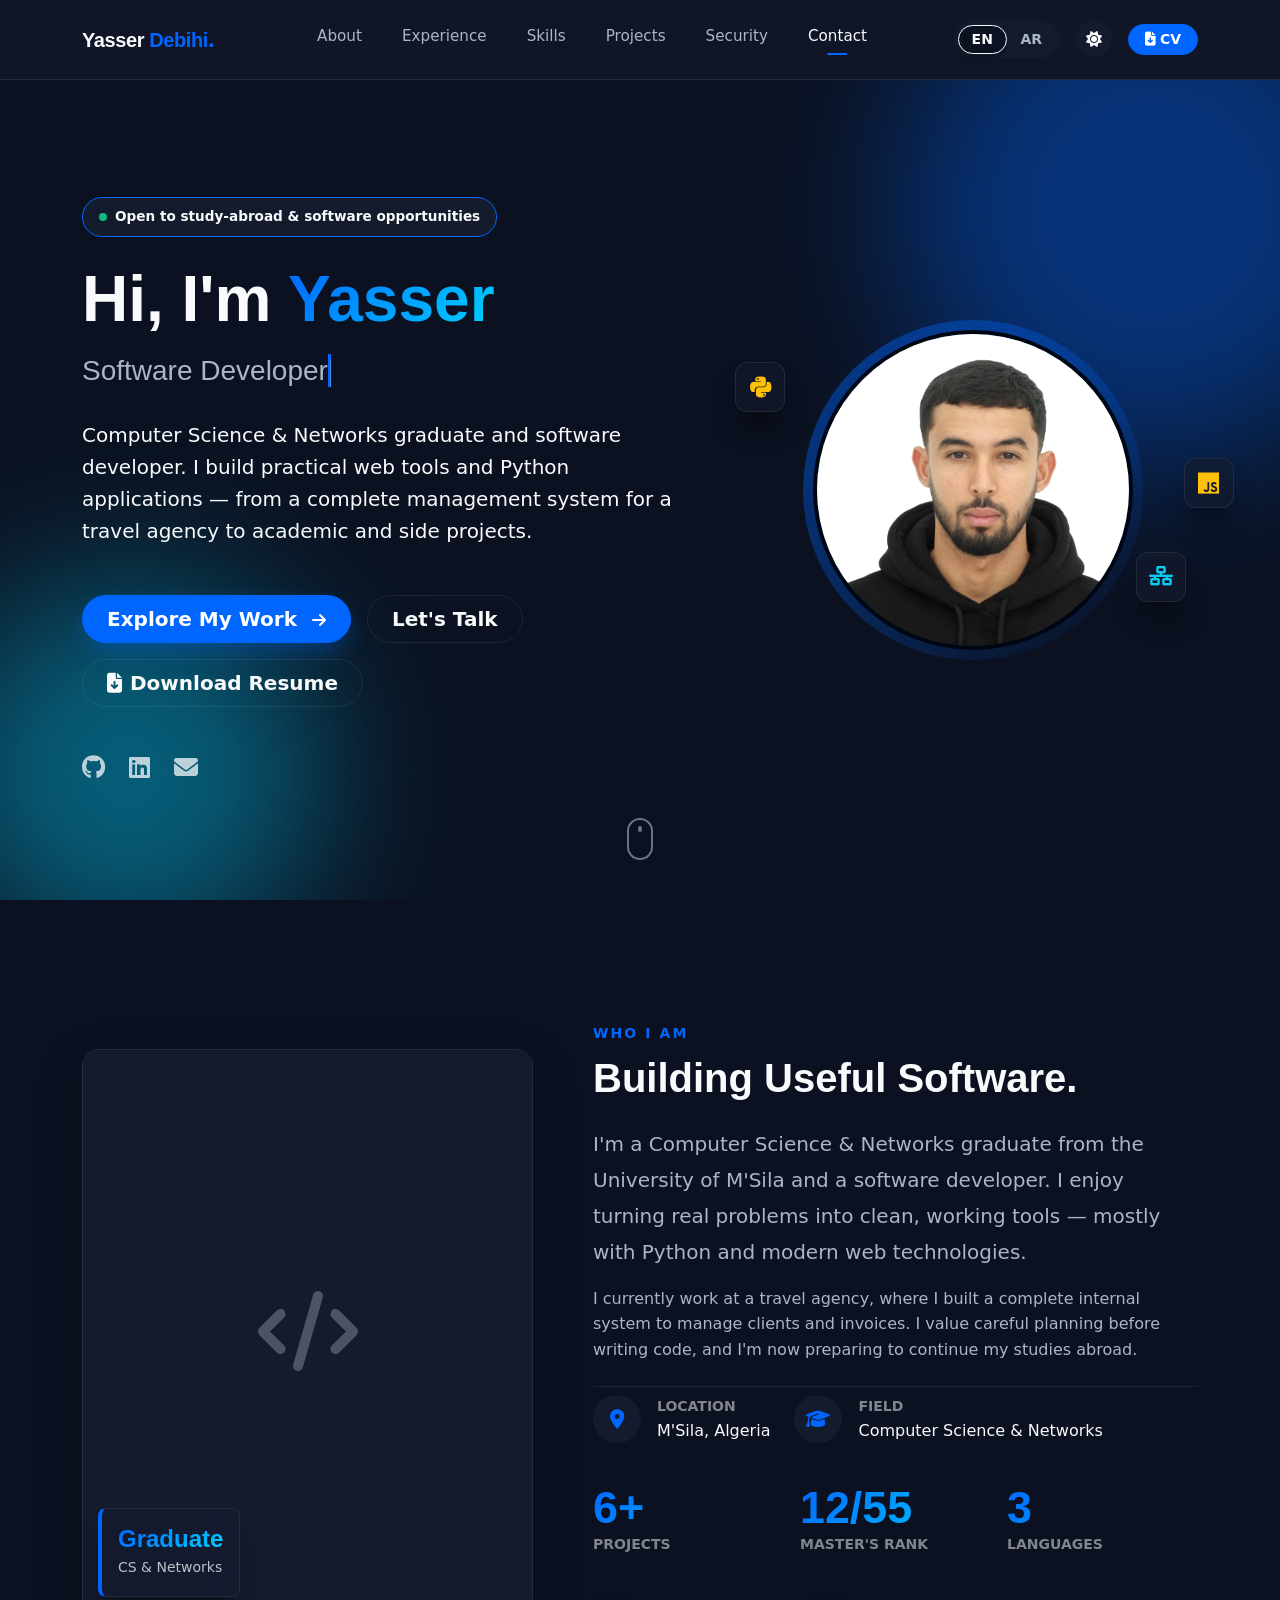
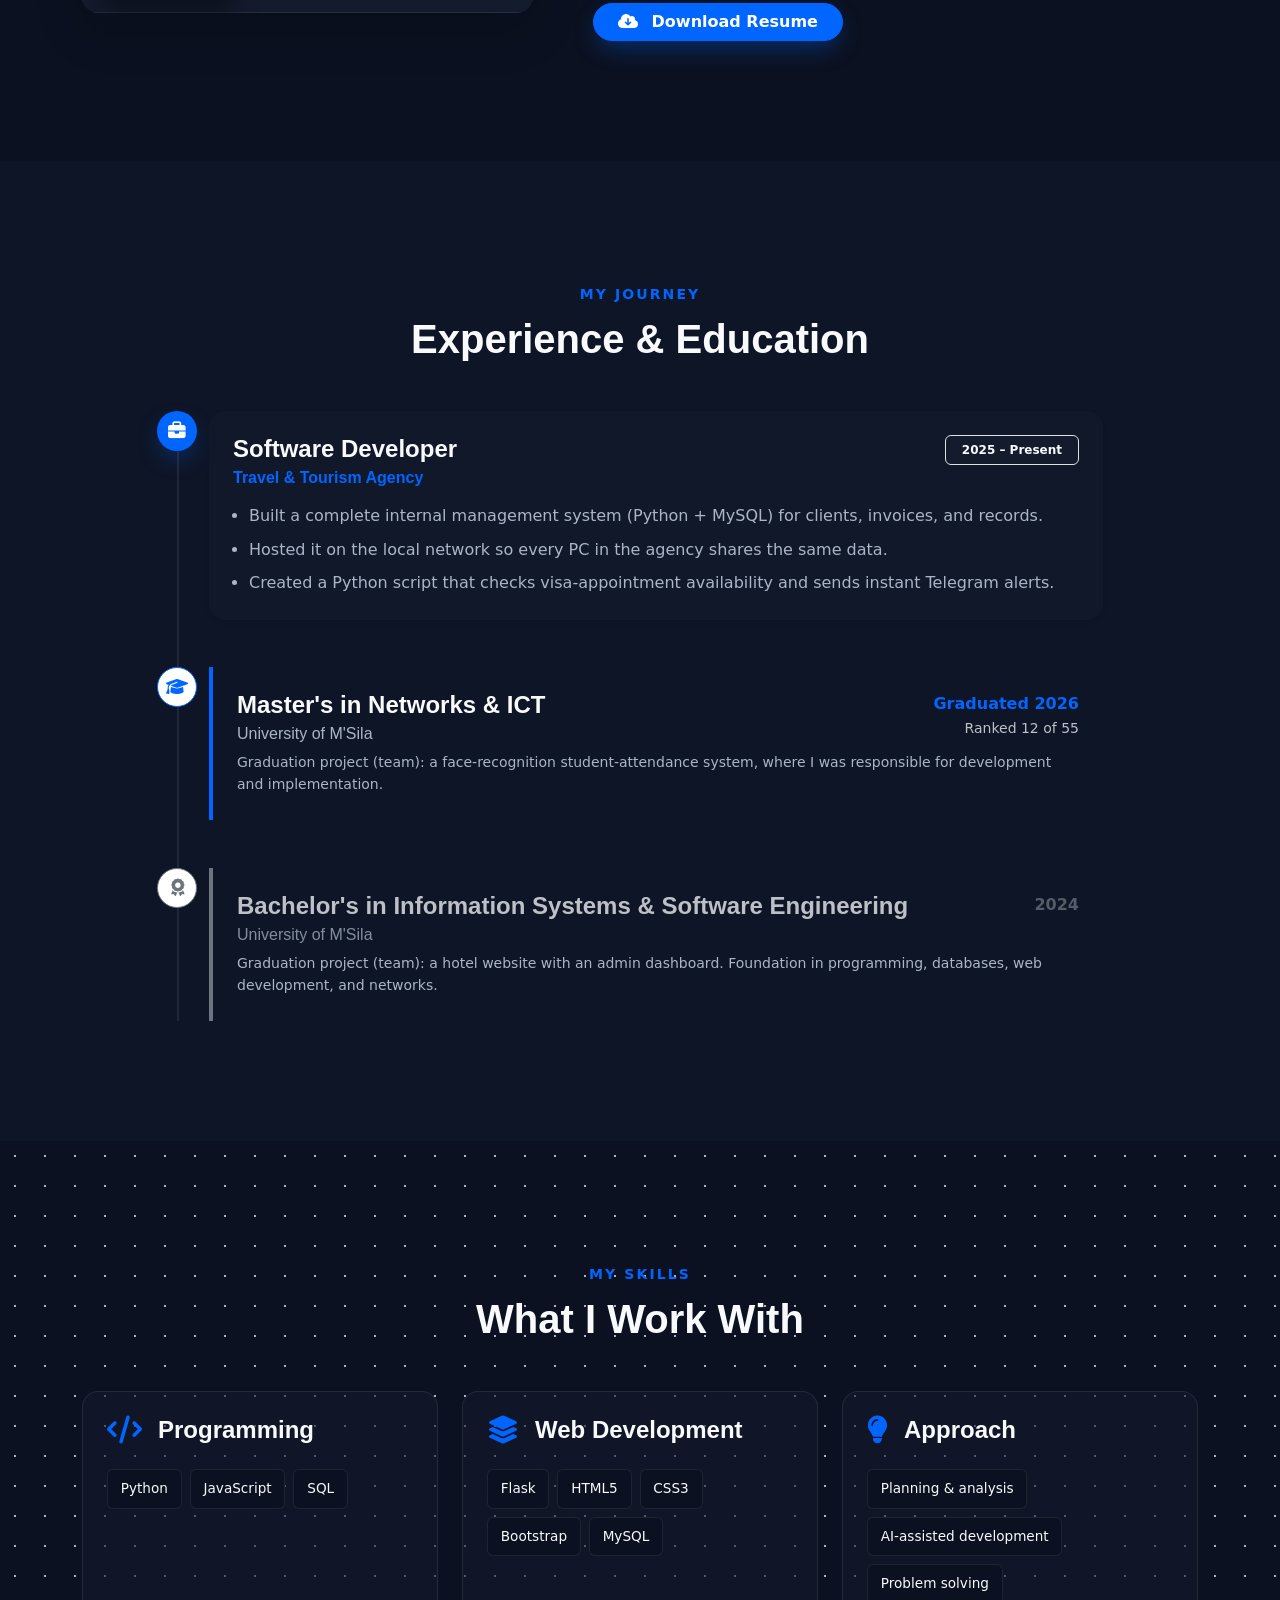
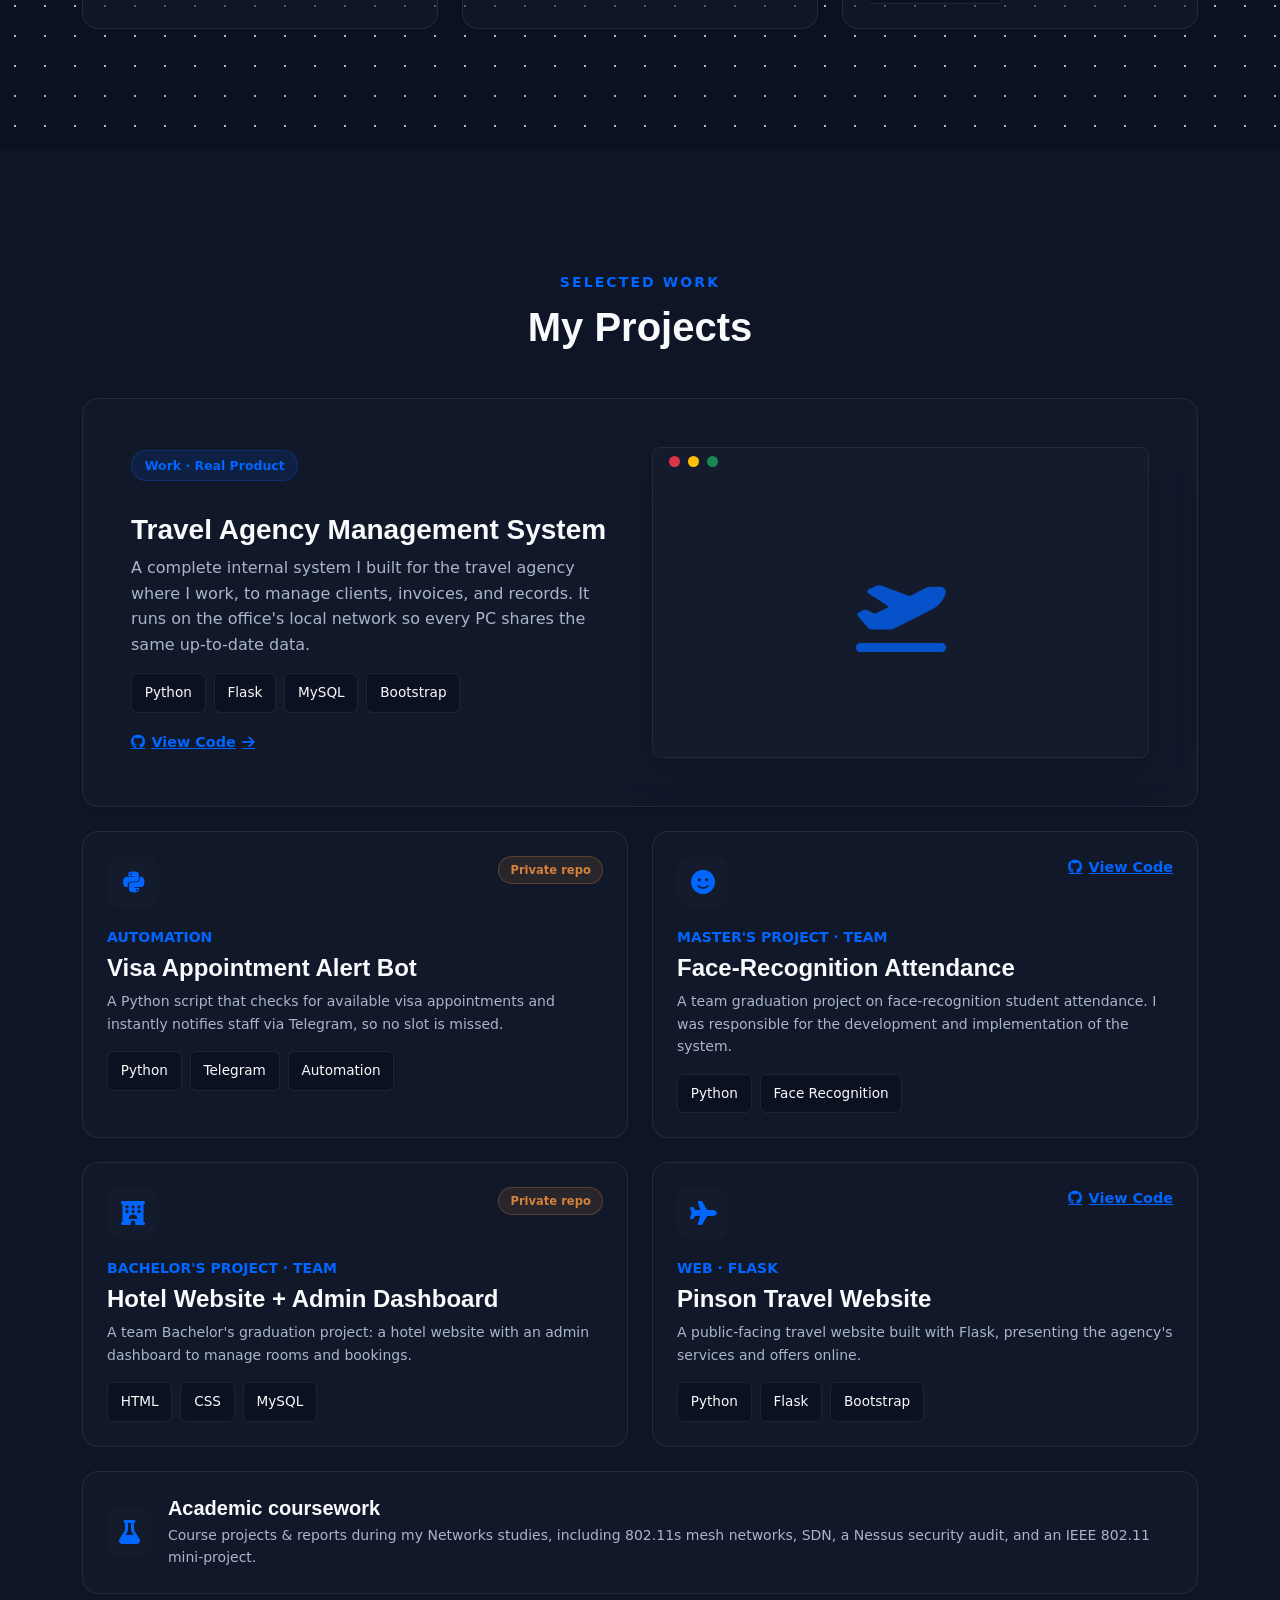
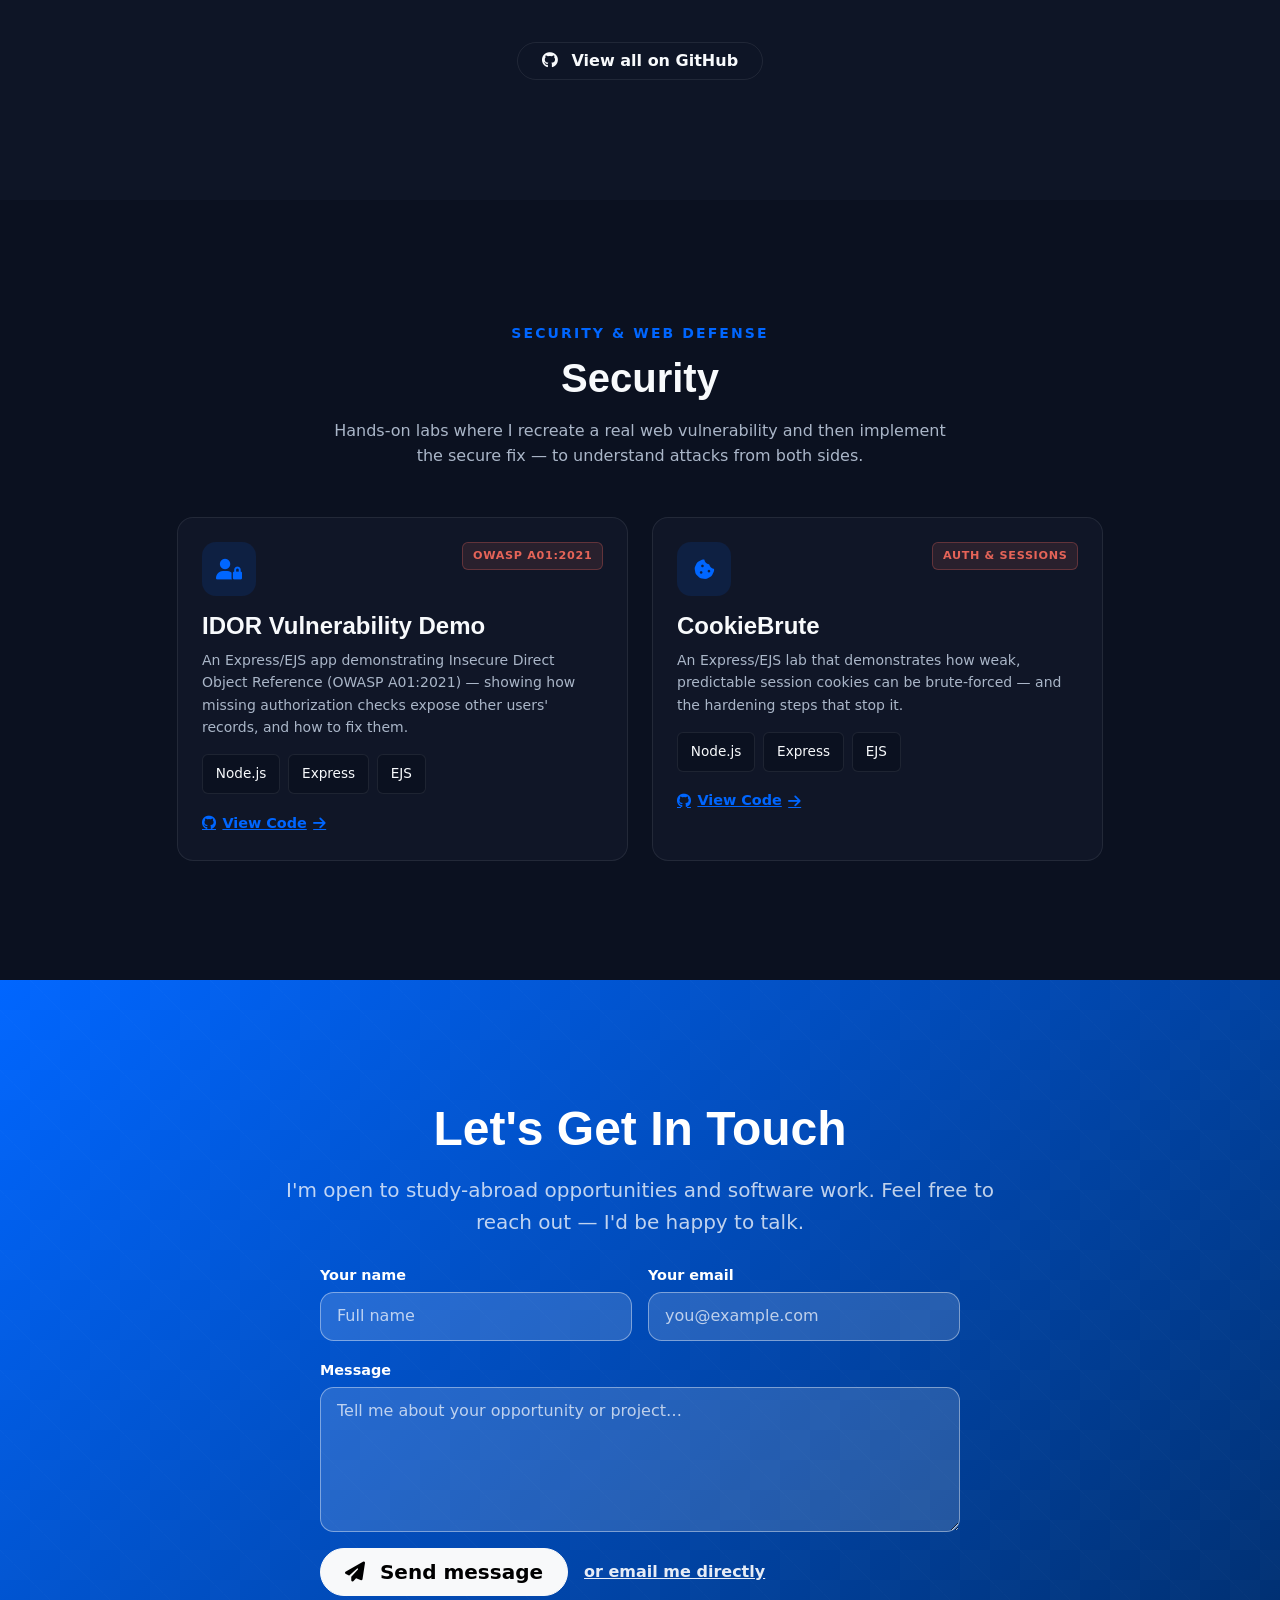
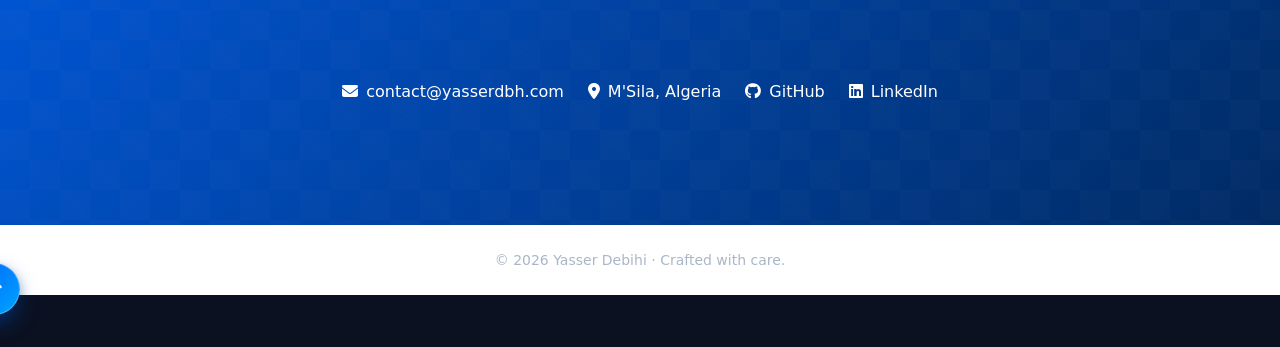
==== commit f3248c9d: "Add files via upload Update site + new OG + form" ====
--- a/index.html
+++ b/index.html
@@ -3,21 +3,80 @@
 <head>
   <meta charset="utf-8" />
   <meta name="viewport" content="width=device-width, initial-scale=1" />
-  <title>Yasser Debihi — Software Developer</title>
-  <meta name="description" content="Portfolio of Yasser Debihi — Computer Science & Networks graduate and software developer. Web development, Python, and practical systems." />
-
-  <meta property="og:title" content="Yasser Debihi — Software Developer">
-  <meta property="og:description" content="Computer Science & Networks graduate · Software developer">
-  <meta property="og:image" content="assets/php2.jpeg">
-  <meta property="og:url" content="https://github.com/yasser0xD">
-  <meta name="twitter:card" content="summary_large_image">
-
-  <link href="https://fonts.googleapis.com/css2?family=Inter:wght@300;400;500;600;700;800&family=Outfit:wght@400;600;800&family=Tajawal:wght@300;400;700;900&display=swap" rel="stylesheet">
+
+  <!-- Security hardening (meta-enforceable on GitHub Pages) -->
+  <meta http-equiv="Content-Security-Policy" content="default-src 'self'; base-uri 'self'; object-src 'none'; img-src 'self' data: https:; font-src 'self' https://fonts.gstatic.com https://cdnjs.cloudflare.com data:; style-src 'self' 'unsafe-inline' https://fonts.googleapis.com https://cdn.jsdelivr.net https://cdnjs.cloudflare.com; script-src 'self' 'unsafe-inline' https://cdn.jsdelivr.net https://cdnjs.cloudflare.com; connect-src 'self' https://api.web3forms.com; manifest-src 'self'; form-action 'self' https://api.web3forms.com" />
+  <meta name="referrer" content="strict-origin-when-cross-origin" />
+
+  <meta name="theme-color" content="#0b1120" media="(prefers-color-scheme: dark)" />
+  <meta name="theme-color" content="#f8fafc" media="(prefers-color-scheme: light)" />
+  <title>Yasser Debihi — Software Developer & Web Security Enthusiast</title>
+  <meta name="description" content="Portfolio of Yasser Debihi — Computer Science & Networks graduate and software developer based in M'Sila, Algeria. Python, Flask, web development, and hands-on web security (IDOR, security tooling)." />
+  <meta name="author" content="Yasser Debihi" />
+  <meta name="keywords" content="Yasser Debihi, Software Developer, Python, Flask, Web Development, Web Security, IDOR, Computer Networks, Algeria, M'Sila, Portfolio" />
+  <meta name="robots" content="index, follow" />
+  <link rel="canonical" href="https://yasserdbh.com/" />
+
+  <!-- Favicon & PWA -->
+  <link rel="icon" type="image/svg+xml" href="assets/favicon.svg" />
+  <link rel="apple-touch-icon" href="assets/favicon.svg" />
+  <link rel="manifest" href="site.webmanifest" />
+
+  <!-- Open Graph / Twitter -->
+  <meta property="og:type" content="website" />
+  <meta property="og:site_name" content="Yasser Debihi" />
+  <meta property="og:title" content="Yasser Debihi — Software Developer" />
+  <meta property="og:description" content="Computer Science & Networks graduate · Software developer · Python, Flask & web security." />
+  <meta property="og:image" content="https://yasserdbh.com/assets/og-cover.png" />
+  <meta property="og:image:width" content="1200" />
+  <meta property="og:image:height" content="630" />
+  <meta property="og:image:alt" content="Yasser Debihi — Software Developer" />
+  <meta property="og:url" content="https://yasserdbh.com/" />
+  <meta property="og:locale" content="en_US" />
+  <meta property="og:locale:alternate" content="ar_AR" />
+  <meta name="twitter:card" content="summary_large_image" />
+  <meta name="twitter:title" content="Yasser Debihi — Software Developer" />
+  <meta name="twitter:description" content="Computer Science & Networks graduate · Software developer · Python, Flask & web security." />
+  <meta name="twitter:image" content="https://yasserdbh.com/assets/og-cover.png" />
+
+  <!-- Preconnect for faster font & CDN loads -->
+  <link rel="preconnect" href="https://fonts.googleapis.com" />
+  <link rel="preconnect" href="https://fonts.gstatic.com" crossorigin />
+  <link rel="preconnect" href="https://cdn.jsdelivr.net" crossorigin />
+  <link rel="preconnect" href="https://cdnjs.cloudflare.com" crossorigin />
+
+  <!-- Preload LCP hero image for faster first paint -->
+  <link rel="preload" as="image" href="assets/php2.jpeg" />
+
+  <!-- Load fonts without blocking render, with a no-JS fallback -->
+  <link rel="preload" as="style" href="https://fonts.googleapis.com/css2?family=Inter:wght@300;400;500;600;700;800&family=Outfit:wght@400;600;800&family=Tajawal:wght@300;400;700;900&display=swap" onload="this.onload=null;this.rel='stylesheet'">
+  <noscript><link href="https://fonts.googleapis.com/css2?family=Inter:wght@300;400;500;600;700;800&family=Outfit:wght@400;600;800&family=Tajawal:wght@300;400;700;900&display=swap" rel="stylesheet"></noscript>
   <link href="https://cdn.jsdelivr.net/npm/bootstrap@5.3.2/dist/css/bootstrap.min.css" rel="stylesheet">
   <link href="https://cdnjs.cloudflare.com/ajax/libs/font-awesome/6.5.2/css/all.min.css" rel="stylesheet">
   <link href="assets/styles.css" rel="stylesheet">
+
+  <!-- Structured data (Person) -->
+  <script type="application/ld+json">
+  {
+    "@context": "https://schema.org",
+    "@type": "Person",
+    "name": "Yasser Debihi",
+    "url": "https://yasserdbh.com/",
+    "jobTitle": "Software Developer",
+    "email": "mailto:contact@yasserdbh.com",
+    "address": { "@type": "PostalAddress", "addressLocality": "M'Sila", "addressCountry": "DZ" },
+    "alumniOf": { "@type": "CollegeOrUniversity", "name": "University of M'Sila" },
+    "knowsLanguage": ["Arabic", "French", "English"],
+    "knowsAbout": ["Python", "Flask", "JavaScript", "SQL", "Web Development", "Web Security", "Computer Networks"],
+    "sameAs": ["https://github.com/yasser0xD", "https://www.linkedin.com/in/yasserdbh213"]
+  }
+  </script>
+
+  <noscript><style>[data-reveal]{opacity:1 !important;transform:none !important;}#preloader{display:none !important;}</style></noscript>
 </head>
 <body class="antialiased">
+
+  <a href="#home" class="skip-link" data-i18n="a11y.skip">Skip to content</a>
 
   <div id="preloader" class="preloader">
     <div class="spinner-border text-primary" role="status">
@@ -32,7 +91,7 @@
         Yasser <span class="brand-accent">Debihi</span><span class="brand-dot">.</span>
       </a>
       <button class="navbar-toggler border-0 shadow-none" type="button" data-bs-toggle="collapse" data-bs-target="#navContent" aria-controls="navContent" aria-expanded="false" aria-label="Toggle navigation">
-        <i class="fa-solid fa-bars fs-4 text-color"></i>
+        <span class="hamburger" aria-hidden="true"><span></span><span></span><span></span></span>
       </button>
       <div class="collapse navbar-collapse" id="navContent">
         <ul class="navbar-nav mx-auto gap-lg-4 text-center">
@@ -40,6 +99,7 @@
           <li class="nav-item"><a class="nav-link" href="#experience" data-i18n="nav.experience">Experience</a></li>
           <li class="nav-item"><a class="nav-link" href="#skills" data-i18n="nav.skills">Skills</a></li>
           <li class="nav-item"><a class="nav-link" href="#projects" data-i18n="nav.projects">Projects</a></li>
+          <li class="nav-item"><a class="nav-link" href="#security" data-i18n="nav.security">Security</a></li>
           <li class="nav-item"><a class="nav-link" href="#contact" data-i18n="nav.contact">Contact</a></li>
         </ul>
         <div class="d-flex align-items-center justify-content-center gap-3 mt-3 mt-lg-0">
@@ -50,6 +110,9 @@
           <button id="themeToggle" class="btn btn-icon rounded-circle bg-soft" aria-label="Toggle dark mode" type="button">
             <i class="fa-solid fa-moon"></i>
           </button>
+          <a href="assets/cv.pdf" target="_blank" rel="noopener" download class="btn btn-sm btn-primary rounded-pill px-3 fw-semibold nav-cv-btn">
+            <i class="fa-solid fa-file-arrow-down me-1"></i><span data-i18n="nav.cv">CV</span>
+          </a>
         </div>
       </div>
     </div>
@@ -82,17 +145,20 @@
             <a href="#contact" class="btn btn-outline-dynamic btn-lg rounded-pill px-4 hover-lift">
               <span data-i18n="hero.ctaContact">Let's Talk</span>
             </a>
+            <a href="assets/cv.pdf" target="_blank" rel="noopener" download class="btn btn-outline-dynamic btn-lg rounded-pill px-4 hover-lift">
+              <i class="fa-solid fa-file-arrow-down me-2"></i><span data-i18n="hero.ctaCV">Download CV</span>
+            </a>
           </div>
           <div class="mt-5 d-flex align-items-center justify-content-center justify-content-lg-start gap-4 social-links-hero opacity-75">
             <a href="https://github.com/yasser0xD" target="_blank" rel="noopener" class="text-color hover-accent transition" aria-label="GitHub"><i class="fa-brands fa-github fs-4"></i></a>
             <a href="https://www.linkedin.com/in/yasserdbh213" target="_blank" rel="noopener" class="text-color hover-accent transition" aria-label="LinkedIn"><i class="fa-brands fa-linkedin fs-4"></i></a>
-            <a href="mailto:yasser.debh@gmail.com" class="text-color hover-accent transition" aria-label="Email"><i class="fa-solid fa-envelope fs-4"></i></a>
+            <a href="mailto:contact@yasserdbh.com" class="text-color hover-accent transition" aria-label="Email"><i class="fa-solid fa-envelope fs-4"></i></a>
           </div>
         </div>
         <div class="col-lg-5 text-center position-relative" data-reveal="fade-left">
           <div class="profile-wrapper mx-auto">
             <div class="profile-ring"></div>
-            <img id="profile-photo" src="assets/php2.jpeg" alt="Yasser Debihi" class="profile-photo">
+            <img id="profile-photo" src="assets/php2.jpeg" alt="Portrait of Yasser Debihi" class="profile-photo" width="440" height="440" decoding="async" fetchpriority="high">
           </div>
           <div class="floating-badge badge-1 glass-card"><i class="fa-brands fa-python text-warning"></i></div>
           <div class="floating-badge badge-2 glass-card"><i class="fa-solid fa-network-wired text-info"></i></div>
@@ -111,13 +177,13 @@
       <div class="row gy-5 align-items-center">
         <div class="col-lg-5" data-reveal="fade-right">
           <div class="about-image-wrapper position-relative rounded-4 overflow-hidden shadow-lg">
-             <div class="aspect-ratio-box bg-soft d-flex align-items-center justify-content-center h-100 p-5">
-               <i class="fa-solid fa-code opacity-25 display-1"></i>
-             </div>
-             <div class="about-stats glass-card position-absolute bottom-0 start-0 m-3 p-3 rounded-3 border-accent-left">
-               <h4 class="fw-bold mb-0 text-gradient" data-i18n="about.badge">Graduate</h4>
-               <span class="small opacity-75" data-i18n="about.years">CS &amp; Networks</span>
-             </div>
+            <div class="aspect-ratio-box bg-soft d-flex align-items-center justify-content-center h-100 p-5">
+              <i class="fa-solid fa-code opacity-25 display-1"></i>
+            </div>
+            <div class="about-stats glass-card position-absolute bottom-0 start-0 m-3 p-3 rounded-3 border-accent-left">
+              <h4 class="fw-bold mb-0 text-gradient" data-i18n="about.badge">Graduate</h4>
+              <span class="small opacity-75" data-i18n="about.years">CS &amp; Networks</span>
+            </div>
           </div>
         </div>
         <div class="col-lg-7 ps-lg-5" data-reveal="fade-up" data-reveal-delay="100">
@@ -145,6 +211,20 @@
                 <span class="d-block small text-uppercase fw-bold opacity-50" data-i18n="about.fieldLabel">Field</span>
                 <span class="fw-medium" data-i18n="about.degree">Computer Science &amp; Networks</span>
               </div>
+            </div>
+          </div>
+          <div class="row g-3 mt-4 text-center text-lg-start">
+            <div class="col-4">
+              <div class="stat-number text-gradient fw-900">6+</div>
+              <div class="small text-uppercase fw-bold opacity-50" data-i18n="stats.projects">Projects</div>
+            </div>
+            <div class="col-4">
+              <div class="stat-number text-gradient fw-900">12/55</div>
+              <div class="small text-uppercase fw-bold opacity-50" data-i18n="stats.rank">Master's rank</div>
+            </div>
+            <div class="col-4">
+              <div class="stat-number text-gradient fw-900">3</div>
+              <div class="small text-uppercase fw-bold opacity-50" data-i18n="stats.langs">Languages</div>
             </div>
           </div>
           <div class="mt-5">
@@ -193,9 +273,9 @@
                     <h6 class="text-secondary-color fw-medium mb-0" data-i18n="edu.uni">University of M'Sila</h6>
                   </div>
                   <div class="text-md-end mt-2 mt-md-0">
-  <div class="text-accent fw-bold" data-i18n="edu.master.meta">Graduated 2026</div>
-  <div class="small opacity-75" data-i18n="edu.master.rank">Ranked 12 of 55</div>
-</div>
+                    <div class="text-accent fw-bold" data-i18n="edu.master.meta">Graduated 2026</div>
+                    <div class="small opacity-75" data-i18n="edu.master.rank">Ranked 12 of 55</div>
+                  </div>
                 </div>
                 <p class="text-secondary-color small mb-0" data-i18n="edu.master.desc">Graduation project (team): a face-recognition student-attendance system, where I was responsible for development and implementation.</p>
               </div>
@@ -203,14 +283,14 @@
             <div class="timeline-modern-item pb-0" data-reveal="fade-up">
               <div class="timeline-modern-marker bg-body border border-secondary text-secondary"><i class="fa-solid fa-award"></i></div>
               <div class="timeline-modern-content bg-transparent p-4 border-start border-4 border-secondary rounded-end-4 hover-bg-soft transition">
-                 <div class="d-flex flex-column flex-md-row justify-content-between mb-2">
+                <div class="d-flex flex-column flex-md-row justify-content-between mb-2">
                   <div>
                     <h4 class="fw-bold mb-1 opacity-75" data-i18n="edu.bsc.title">Bachelor's in Information Systems &amp; Software Engineering</h4>
                     <h6 class="text-secondary-color fw-medium mb-0 opacity-75" data-i18n="edu.uni">University of M'Sila</h6>
                   </div>
                   <div class="text-secondary fw-bold mt-2 mt-md-0 opacity-75" data-i18n="edu.bsc.meta">2024</div>
                 </div>
-                <p class="text-secondary-color small mb-0 opacity-75" data-i18n="edu.bsc.desc">Graduation project (team): a hotel website with an admin dashboard. Foundation in programming, databases, web development, and networks.</p>
+                <p class="text-secondary-color small mb-0" data-i18n="edu.bsc.desc">Graduation project (team): a hotel website with an admin dashboard. Foundation in programming, databases, web development, and networks.</p>
               </div>
             </div>
           </div>
@@ -219,47 +299,53 @@
     </div>
   </section>
 
-  <!-- Skills Section -->
-  <section id="skills" class="section-pad bg-body position-relative">
-    <div class="bg-pattern opacity-5"></div>
+  <!-- Skills -->
+  <section id="skills" class="section-pad position-relative">
+    <div class="bg-pattern"></div>
     <div class="container position-relative z-1">
       <div class="section-header text-center mb-5" data-reveal="fade-up">
         <span class="text-accent fw-bold tracking-widest text-uppercase small" data-i18n="section.expertise">My Skills</span>
-        <h2 class="section-title h1 fw-900 mt-2 mx-auto" data-i18n="skills.title">What I <span class="brand-accent">Work With</span></h2>
+        <h2 class="section-title h1 fw-900 mt-2 mx-auto" data-i18n="skills.title">What I Work With</h2>
       </div>
       <div class="row g-4 justify-content-center">
-        <div class="col-md-6 col-lg-4" data-reveal="fade-up" data-reveal-delay="0">
-          <div class="skill-category-card h-100 p-4 rounded-4 bg-glass border-hover-accent transition">
-            <div class="skill-icon-header mb-3 text-accent fs-3"><i class="fa-solid fa-code"></i></div>
-            <h4 class="fw-bold mb-4" data-i18n="skills.cat.programming">Programming</h4>
+        <div class="col-md-6 col-lg-4" data-reveal="fade-up">
+          <div class="skill-category-card bg-glass rounded-4 p-4 h-100 border-hover-accent transition">
+            <div class="d-flex align-items-center gap-3 mb-4">
+              <i class="fa-solid fa-code text-accent fs-3 skill-icon-header"></i>
+              <h4 class="fw-bold mb-0" data-i18n="skills.cat.programming">Programming</h4>
+            </div>
             <div class="d-flex flex-wrap gap-2">
-              <span class="badge skill-tag">Python</span>
-              <span class="badge skill-tag">JavaScript</span>
-              <span class="badge skill-tag">SQL</span>
+              <span class="skill-tag">Python</span>
+              <span class="skill-tag">JavaScript</span>
+              <span class="skill-tag">SQL</span>
             </div>
           </div>
         </div>
         <div class="col-md-6 col-lg-4" data-reveal="fade-up" data-reveal-delay="100">
-          <div class="skill-category-card h-100 p-4 rounded-4 bg-glass border-hover-accent transition">
-            <div class="skill-icon-header mb-3 text-accent fs-3"><i class="fa-solid fa-globe"></i></div>
-            <h4 class="fw-bold mb-4" data-i18n="skills.cat.web">Web Development</h4>
+          <div class="skill-category-card bg-glass rounded-4 p-4 h-100 border-hover-accent transition">
+            <div class="d-flex align-items-center gap-3 mb-4">
+              <i class="fa-solid fa-layer-group text-accent fs-3 skill-icon-header"></i>
+              <h4 class="fw-bold mb-0" data-i18n="skills.cat.web">Web Development</h4>
+            </div>
             <div class="d-flex flex-wrap gap-2">
-              <span class="badge skill-tag">HTML5</span>
-              <span class="badge skill-tag">CSS3</span>
-              <span class="badge skill-tag">Bootstrap</span>
-              <span class="badge skill-tag">MySQL</span>
+              <span class="skill-tag">Flask</span>
+              <span class="skill-tag">HTML5</span>
+              <span class="skill-tag">CSS3</span>
+              <span class="skill-tag">Bootstrap</span>
+              <span class="skill-tag">MySQL</span>
             </div>
           </div>
         </div>
         <div class="col-md-6 col-lg-4" data-reveal="fade-up" data-reveal-delay="200">
-          <div class="skill-category-card h-100 p-4 rounded-4 bg-glass border-hover-accent transition">
-            <div class="skill-icon-header mb-3 text-accent fs-3"><i class="fa-solid fa-lightbulb"></i></div>
-            <h4 class="fw-bold mb-4" data-i18n="skills.cat.approach">Approach</h4>
+          <div class="skill-category-card bg-glass rounded-4 p-4 h-100 border-hover-accent transition">
+            <div class="d-flex align-items-center gap-3 mb-4">
+              <i class="fa-solid fa-lightbulb text-accent fs-3 skill-icon-header"></i>
+              <h4 class="fw-bold mb-0" data-i18n="skills.cat.approach">Approach</h4>
+            </div>
             <div class="d-flex flex-wrap gap-2">
-              <span class="badge skill-tag" data-i18n="skills.tag.planning">Planning &amp; analysis</span>
-              <span class="badge skill-tag" data-i18n="skills.tag.ai">AI-assisted development</span>
-              <span class="badge skill-tag" data-i18n="skills.tag.problem">Problem solving</span>
-              <span class="badge skill-tag">Git &amp; GitHub</span>
+              <span class="skill-tag" data-i18n="skills.tag.planning">Planning & analysis</span>
+              <span class="skill-tag" data-i18n="skills.tag.ai">AI-assisted development</span>
+              <span class="skill-tag" data-i18n="skills.tag.problem">Problem solving</span>
             </div>
           </div>
         </div>
@@ -267,176 +353,243 @@
     </div>
   </section>
 
-  <!-- Projects Section -->
-  <section id="projects" class="section-pad pb-4 bg-alternate">
+  <!-- Projects -->
+  <section id="projects" class="section-pad bg-alternate">
     <div class="container">
-      <div class="section-header d-flex flex-column flex-md-row justify-content-between align-items-md-end mb-5" data-reveal="fade-up">
-        <div>
-          <span class="text-accent fw-bold tracking-widest text-uppercase small" data-i18n="section.work">Selected Work</span>
-          <h2 class="section-title h1 fw-900 mt-2 mb-0" data-i18n="projects.title">My <span class="brand-accent">Projects</span></h2>
-        </div>
-        <a href="https://github.com/yasser0xD" target="_blank" rel="noopener" class="btn btn-outline-dynamic rounded-pill mt-3 mt-md-0 d-inline-flex align-items-center">
-          <span data-i18n="projects.viewGithub">View all on GitHub</span> <i class="fa-brands fa-github ms-2"></i>
+      <div class="section-header text-center mb-5" data-reveal="fade-up">
+        <span class="text-accent fw-bold tracking-widest text-uppercase small" data-i18n="section.work">Selected Work</span>
+        <h2 class="section-title h1 fw-900 mt-2 mx-auto" data-i18n="projects.title">My Projects</h2>
+      </div>
+
+      <!-- Featured project -->
+      <div class="project-case-card bg-glass rounded-4 p-4 p-lg-5 mb-4 shadow-sm" data-reveal="fade-up">
+        <div class="row g-4 align-items-center">
+          <div class="col-lg-6 order-lg-2">
+            <div class="mockup-window rounded-3 overflow-hidden shadow-lg">
+              <div class="mockup-header d-flex align-items-center gap-2 px-3 py-2">
+                <span class="rounded-circle bg-danger d-inline-block" style="width:11px;height:11px;"></span>
+                <span class="rounded-circle bg-warning d-inline-block" style="width:11px;height:11px;"></span>
+                <span class="rounded-circle bg-success d-inline-block" style="width:11px;height:11px;"></span>
+              </div>
+              <div class="project-img-container flex-grow-1 d-flex align-items-center justify-content-center p-5 bg-soft">
+                <i class="fa-solid fa-plane-departure text-accent display-2 opacity-75"></i>
+              </div>
+            </div>
+          </div>
+          <div class="col-lg-6 order-lg-1">
+            <span class="metric-pill mb-3" data-i18n="projects.p1.tag">Work · Real Product</span>
+            <h3 class="fw-bold mt-3 mb-2" data-i18n="projects.p1.title">Travel Agency Management System</h3>
+            <p class="text-secondary-color" data-i18n="projects.p1.desc">A complete internal system I built for the travel agency where I work, to manage clients, invoices, and records. It runs on the office's local network so every PC shares the same up-to-date data.</p>
+            <div class="d-flex flex-wrap gap-2 my-3">
+              <span class="skill-tag">Python</span>
+              <span class="skill-tag">Flask</span>
+              <span class="skill-tag">MySQL</span>
+              <span class="skill-tag">Bootstrap</span>
+            </div>
+            <a href="https://github.com/yasser0xD/Flask-Pinson-Management" target="_blank" rel="noopener" class="repo-link">
+              <i class="fa-brands fa-github"></i> <span data-i18n="projects.viewCode">View Code</span> <i class="fa-solid fa-arrow-right"></i>
+            </a>
+          </div>
+        </div>
+      </div>
+
+      <!-- Secondary projects -->
+      <div class="row g-4">
+        <div class="col-md-6" data-reveal="fade-up">
+          <div class="project-mini-card bg-glass rounded-4 p-4 h-100 transition">
+            <div class="d-flex justify-content-between align-items-start mb-3">
+              <div class="project-mini-icon"><i class="fa-brands fa-python text-accent fs-4"></i></div>
+              <span class="private-tag" data-i18n="projects.private">Private repo</span>
+            </div>
+            <span class="small text-accent fw-bold text-uppercase" data-i18n="projects.p2.tag">Automation</span>
+            <h4 class="fw-bold mt-1 mb-2" data-i18n="projects.p2.title">Visa Appointment Alert Bot</h4>
+            <p class="text-secondary-color small mb-0" data-i18n="projects.p2.desc">A Python script that checks for available visa appointments and instantly notifies staff via Telegram, so no slot is missed.</p>
+            <div class="d-flex flex-wrap gap-2 mt-3">
+              <span class="skill-tag">Python</span>
+              <span class="skill-tag">Telegram</span>
+              <span class="skill-tag">Automation</span>
+            </div>
+          </div>
+        </div>
+        <div class="col-md-6" data-reveal="fade-up" data-reveal-delay="100">
+          <div class="project-mini-card bg-glass rounded-4 p-4 h-100 transition">
+            <div class="d-flex justify-content-between align-items-start mb-3">
+              <div class="project-mini-icon"><i class="fa-solid fa-face-smile text-accent fs-4"></i></div>
+              <a href="https://github.com/yasser0xD/Attendance-System" target="_blank" rel="noopener" class="repo-link"><i class="fa-brands fa-github"></i> <span data-i18n="projects.viewCode">View Code</span></a>
+            </div>
+            <span class="small text-accent fw-bold text-uppercase" data-i18n="projects.p3.tag">Master's Project · Team</span>
+            <h4 class="fw-bold mt-1 mb-2" data-i18n="projects.p3.title">Face-Recognition Attendance</h4>
+            <p class="text-secondary-color small mb-0" data-i18n="projects.p3.desc">A team graduation project on face-recognition student attendance. I was responsible for the development and implementation of the system.</p>
+            <div class="d-flex flex-wrap gap-2 mt-3">
+              <span class="skill-tag">Python</span>
+              <span class="skill-tag">Face Recognition</span>
+            </div>
+          </div>
+        </div>
+        <div class="col-md-6" data-reveal="fade-up">
+          <div class="project-mini-card bg-glass rounded-4 p-4 h-100 transition">
+            <div class="d-flex justify-content-between align-items-start mb-3">
+              <div class="project-mini-icon"><i class="fa-solid fa-hotel text-accent fs-4"></i></div>
+              <span class="private-tag" data-i18n="projects.private">Private repo</span>
+            </div>
+            <span class="small text-accent fw-bold text-uppercase" data-i18n="projects.p4.tag">Bachelor's Project · Team</span>
+            <h4 class="fw-bold mt-1 mb-2" data-i18n="projects.p4.title">Hotel Website + Admin Dashboard</h4>
+            <p class="text-secondary-color small mb-0" data-i18n="projects.p4.desc">A team Bachelor's graduation project: a hotel website with an admin dashboard to manage rooms and bookings.</p>
+            <div class="d-flex flex-wrap gap-2 mt-3">
+              <span class="skill-tag">HTML</span>
+              <span class="skill-tag">CSS</span>
+              <span class="skill-tag">MySQL</span>
+            </div>
+          </div>
+        </div>
+        <div class="col-md-6" data-reveal="fade-up" data-reveal-delay="100">
+          <div class="project-mini-card bg-glass rounded-4 p-4 h-100 transition">
+            <div class="d-flex justify-content-between align-items-start mb-3">
+              <div class="project-mini-icon"><i class="fa-solid fa-plane text-accent fs-4"></i></div>
+              <a href="https://github.com/yasser0xD/Pinson-Travel-App" target="_blank" rel="noopener" class="repo-link"><i class="fa-brands fa-github"></i> <span data-i18n="projects.viewCode">View Code</span></a>
+            </div>
+            <span class="small text-accent fw-bold text-uppercase" data-i18n="projects.p5.tag">Web · Flask</span>
+            <h4 class="fw-bold mt-1 mb-2" data-i18n="projects.p5.title">Pinson Travel Website</h4>
+            <p class="text-secondary-color small mb-0" data-i18n="projects.p5.desc">A public-facing travel website built with Flask, presenting the agency's services and offers online.</p>
+            <div class="d-flex flex-wrap gap-2 mt-3">
+              <span class="skill-tag">Python</span>
+              <span class="skill-tag">Flask</span>
+              <span class="skill-tag">Bootstrap</span>
+            </div>
+          </div>
+        </div>
+      </div>
+
+      <!-- Research card -->
+      <div class="research-card bg-glass rounded-4 p-4 mt-4 d-flex flex-column flex-md-row align-items-md-center gap-3" data-reveal="fade-up">
+        <i class="fa-solid fa-flask text-accent fs-4"></i>
+        <div class="flex-grow-1">
+          <h5 class="fw-bold mb-1" data-i18n="research.title">Academic coursework</h5>
+          <p class="text-secondary-color small mb-0" data-i18n="research.desc">Course projects & reports during my Networks studies, including 802.11s mesh networks, SDN, a Nessus security audit, and an IEEE 802.11 mini-project.</p>
+        </div>
+      </div>
+
+      <div class="text-center mt-5" data-reveal="fade-up">
+        <a href="https://github.com/yasser0xD" target="_blank" rel="noopener" class="btn btn-outline-dynamic rounded-pill px-4 hover-lift">
+          <i class="fa-brands fa-github me-2"></i> <span data-i18n="projects.viewGithub">View all on GitHub</span>
         </a>
       </div>
-
-      <div class="row g-5">
-        <!-- Featured: Travel Agency System -->
-        <div class="col-12" data-reveal="fade-up">
-          <div class="project-case-card row g-0 rounded-4 overflow-hidden border-soft shadow-sm bg-glass hover-elevate transition">
-            <div class="col-xl-6 project-img-container bg-alternate p-5 d-flex align-items-center justify-content-center">
-              <div class="mockup-window border border-secondary shadow-lg rounded-3 w-100 h-100 bg-body">
-                <div class="mockup-header border-bottom p-2 d-flex gap-2">
-                  <span class="rounded-circle bg-danger opacity-75" style="width: 10px; height: 10px;"></span>
-                  <span class="rounded-circle bg-warning opacity-75" style="width: 10px; height: 10px;"></span>
-                  <span class="rounded-circle bg-success opacity-75" style="width: 10px; height: 10px;"></span>
-                </div>
-                <div class="mockup-body p-4 d-flex flex-column gap-3 h-100 opacity-25 align-items-center justify-content-center">
-                   <i class="fa-solid fa-plane-departure display-1 text-accent"></i>
-                   <h3 class="fw-bold">Agency Dashboard</h3>
-                </div>
-              </div>
-            </div>
-            <div class="col-xl-6 p-4 p-lg-5 d-flex flex-column justify-content-center">
-              <div class="project-meta text-accent fw-bold small text-uppercase mb-2"><i class="fa-solid fa-star me-1"></i> <span data-i18n="projects.p1.tag">Work · Real Product</span></div>
-              <h3 class="fw-bold h2 mb-3" data-i18n="projects.p1.title">Travel Agency Management System</h3>
-              <p class="text-secondary-color lead-text mb-4" data-i18n="projects.p1.desc">
-                A complete internal system I built for the travel agency where I work, to manage clients, invoices, and records. It runs on the office's local network so every PC shares the same up-to-date data.
-              </p>
-              <div class="mb-4">
-                <h6 class="fw-bold mb-2 small text-uppercase opacity-75" data-i18n="projects.techStack">Tech Stack</h6>
-                <div class="d-flex flex-wrap gap-2">
-                  <span class="badge bg-soft text-color">Python</span>
-                  <span class="badge bg-soft text-color">MySQL</span>
-                  <span class="badge bg-soft text-color">HTML / CSS / JS</span>
-                  <span class="badge bg-soft text-color">Bootstrap</span>
-                </div>
-              </div>
-              <div class="mt-auto d-flex gap-3">
-                <a href="https://github.com/yasser0xD" target="_blank" rel="noopener" class="btn btn-outline-dynamic rounded-pill px-4"><i class="fa-brands fa-github me-2"></i> <span data-i18n="projects.source">GitHub</span></a>
-              </div>
-            </div>
-          </div>
-        </div>
-      </div>
-
-      <!-- Secondary projects grid -->
-      <div class="row g-4 mt-1">
-        <div class="col-md-6 col-lg-4" data-reveal="fade-up" data-reveal-delay="0">
-          <div class="project-mini-card h-100 p-4 rounded-4 bg-glass border-soft hover-elevate transition d-flex flex-column">
+    </div>
+  </section>
+
+  <!-- Security -->
+  <section id="security" class="section-pad">
+    <div class="container">
+      <div class="section-header text-center mb-5" data-reveal="fade-up">
+        <span class="text-accent fw-bold tracking-widest text-uppercase small" data-i18n="section.security">Security & Web Defense</span>
+        <h2 class="section-title h1 fw-900 mt-2 mx-auto" data-i18n="security.title">Security</h2>
+        <p class="text-secondary-color mx-auto mt-3" style="max-width:640px;" data-i18n="security.subtitle">Hands-on labs where I recreate a real web vulnerability and then implement the secure fix — to understand attacks from both sides.</p>
+      </div>
+      <div class="row g-4 justify-content-center">
+        <div class="col-md-6 col-lg-5" data-reveal="fade-up">
+          <div class="security-card bg-glass rounded-4 p-4 transition">
             <div class="d-flex justify-content-between align-items-start mb-3">
-              <div class="project-mini-icon text-accent fs-3"><i class="fa-brands fa-telegram"></i></div>
-              <a href="https://github.com/yasser0xD" target="_blank" rel="noopener" class="text-secondary-color hover-accent" aria-label="GitHub"><i class="fa-brands fa-github fs-5"></i></a>
-            </div>
-            <div class="project-meta text-accent fw-bold small text-uppercase mb-1" data-i18n="projects.p2.tag">Automation</div>
-            <h4 class="fw-bold h5 mb-2" data-i18n="projects.p2.title">Visa Appointment Alert Bot</h4>
-            <p class="text-secondary-color small mb-3 flex-grow-1" data-i18n="projects.p2.desc">A Python script that checks for available visa appointments and instantly notifies staff via Telegram, so no slot is missed.</p>
-            <div class="d-flex flex-wrap gap-2">
-              <span class="badge bg-soft text-color">Python</span>
-              <span class="badge bg-soft text-color">Telegram Bot</span>
-            </div>
-          </div>
-        </div>
-        <div class="col-md-6 col-lg-4" data-reveal="fade-up" data-reveal-delay="100">
-          <div class="project-mini-card h-100 p-4 rounded-4 bg-glass border-soft hover-elevate transition d-flex flex-column">
+              <div class="security-icon"><i class="fa-solid fa-user-lock"></i></div>
+              <span class="owasp-tag">OWASP A01:2021</span>
+            </div>
+            <h4 class="fw-bold mb-2" data-i18n="sec.idor.title">IDOR Vulnerability Demo</h4>
+            <p class="text-secondary-color small" data-i18n="sec.idor.desc">An Express/EJS app demonstrating Insecure Direct Object Reference (OWASP A01:2021) — showing how missing authorization checks expose other users' records, and how to fix them.</p>
+            <div class="d-flex flex-wrap gap-2 my-3">
+              <span class="skill-tag">Node.js</span>
+              <span class="skill-tag">Express</span>
+              <span class="skill-tag">EJS</span>
+            </div>
+            <a href="https://github.com/yasser0xD/IDOR-project" target="_blank" rel="noopener" class="repo-link"><i class="fa-brands fa-github"></i> <span data-i18n="projects.viewCode">View Code</span> <i class="fa-solid fa-arrow-right"></i></a>
+          </div>
+        </div>
+        <div class="col-md-6 col-lg-5" data-reveal="fade-up" data-reveal-delay="100">
+          <div class="security-card bg-glass rounded-4 p-4 transition">
             <div class="d-flex justify-content-between align-items-start mb-3">
-              <div class="project-mini-icon text-accent fs-3"><i class="fa-solid fa-user-check"></i></div>
-              <a href="https://github.com/yasser0xD" target="_blank" rel="noopener" class="text-secondary-color hover-accent" aria-label="GitHub"><i class="fa-brands fa-github fs-5"></i></a>
-            </div>
-            <div class="project-meta text-accent fw-bold small text-uppercase mb-1" data-i18n="projects.p3.tag">Master's Project · Team</div>
-            <h4 class="fw-bold h5 mb-2" data-i18n="projects.p3.title">Face-Recognition Attendance</h4>
-            <p class="text-secondary-color small mb-3 flex-grow-1" data-i18n="projects.p3.desc">A team graduation project on face-recognition student attendance. I was responsible for the development and implementation of the system.</p>
-            <div class="d-flex flex-wrap gap-2">
-              <span class="badge bg-soft text-color">Python</span>
-              <span class="badge bg-soft text-color">Computer Vision</span>
-              <span class="badge bg-soft text-color">Flask</span>
-            </div>
-          </div>
-        </div>
-        <div class="col-md-6 col-lg-4" data-reveal="fade-up" data-reveal-delay="200">
-          <div class="project-mini-card h-100 p-4 rounded-4 bg-glass border-soft hover-elevate transition d-flex flex-column">
-            <div class="d-flex justify-content-between align-items-start mb-3">
-              <div class="project-mini-icon text-accent fs-3"><i class="fa-solid fa-hotel"></i></div>
-              <a href="https://github.com/yasser0xD" target="_blank" rel="noopener" class="text-secondary-color hover-accent" aria-label="GitHub"><i class="fa-brands fa-github fs-5"></i></a>
-            </div>
-            <div class="project-meta text-accent fw-bold small text-uppercase mb-1" data-i18n="projects.p4.tag">Bachelor's Project · Team</div>
-            <h4 class="fw-bold h5 mb-2" data-i18n="projects.p4.title">Hotel Website + Admin Dashboard</h4>
-            <p class="text-secondary-color small mb-3 flex-grow-1" data-i18n="projects.p4.desc">A team Bachelor's graduation project: a hotel website with an admin dashboard to manage rooms and bookings.</p>
-            <div class="d-flex flex-wrap gap-2">
-              <span class="badge bg-soft text-color">HTML / CSS / JS</span>
-              <span class="badge bg-soft text-color">Bootstrap</span>
-            </div>
-          </div>
-        </div>
-      </div>
-
-      <!-- Academic note (light) -->
-      <div class="row mt-5">
-        <div class="col-12" data-reveal="fade-up">
-          <div class="bg-glass border-soft rounded-4 p-4 d-flex flex-column flex-md-row align-items-md-center gap-3">
-            <div class="text-accent fs-4"><i class="fa-solid fa-book"></i></div>
-            <div class="flex-grow-1">
-              <h6 class="fw-bold mb-1" data-i18n="research.title">Academic coursework</h6>
-              <p class="small text-secondary-color mb-0" data-i18n="research.desc">Course projects & reports during my Networks studies, including 802.11s mesh networks, SDN, a Nessus security audit, and an IEEE 802.11 mini-project.</p>
-            </div>
+              <div class="security-icon"><i class="fa-solid fa-cookie-bite"></i></div>
+              <span class="owasp-tag" data-i18n="sec.cookie.tag">Auth & Sessions</span>
+            </div>
+            <h4 class="fw-bold mb-2" data-i18n="sec.cookie.title">CookieBrute</h4>
+            <p class="text-secondary-color small" data-i18n="sec.cookie.desc">An Express/EJS lab that demonstrates how weak, predictable session cookies can be brute-forced — and the hardening steps that stop it.</p>
+            <div class="d-flex flex-wrap gap-2 my-3">
+              <span class="skill-tag">Node.js</span>
+              <span class="skill-tag">Express</span>
+              <span class="skill-tag">EJS</span>
+            </div>
+            <a href="https://github.com/yasser0xD/CookieBrute" target="_blank" rel="noopener" class="repo-link"><i class="fa-brands fa-github"></i> <span data-i18n="projects.viewCode">View Code</span> <i class="fa-solid fa-arrow-right"></i></a>
           </div>
         </div>
       </div>
     </div>
   </section>
 
-  <!-- Contact Section -->
-  <section id="contact" class="section-pad position-relative overflow-hidden bg-accent-gradient text-white">
+  <!-- Contact -->
+  <section id="contact" class="section-pad bg-accent-gradient position-relative overflow-hidden">
     <div class="contact-bg-pattern"></div>
     <div class="container position-relative z-1">
-      <div class="row justify-content-center">
-        <div class="col-lg-8 text-center" data-reveal="fade-up">
-          <h2 class="display-5 fw-900 mb-4" data-i18n="contact.title">Let's Get In Touch</h2>
-          <p class="lead mb-5 opacity-85 fw-light" data-i18n="contact.hireText">
-            I'm open to study-abroad opportunities and software work. Feel free to reach out — I'd be happy to talk.
-          </p>
-          <div class="d-flex flex-wrap justify-content-center gap-3 mb-5">
-            <a href="mailto:yasser.debh@gmail.com" class="btn btn-light btn-lg rounded-pill px-5 fw-bold text-accent shadow-lg hover-scale">
-              <i class="fa-solid fa-paper-plane me-2"></i> <span data-i18n="contact.button">Say Hello</span>
-            </a>
-            <a href="https://www.linkedin.com/in/yasserdbh213" target="_blank" rel="noopener" class="btn btn-outline-light btn-lg rounded-pill px-4 fw-bold hover-scale">
-              <i class="fa-brands fa-linkedin me-2"></i> LinkedIn
-            </a>
-          </div>
-          <div class="d-flex justify-content-center flex-wrap gap-4 mt-5 pt-4 border-top border-light border-opacity-25 contact-info-bar">
-            <div class="d-flex align-items-center gap-2">
-              <i class="fa-solid fa-envelope opacity-75"></i>
-              <a href="mailto:yasser.debh@gmail.com" class="text-white text-decoration-none fw-medium">yasser.debh@gmail.com</a>
-            </div>
-            <div class="d-flex align-items-center gap-2">
-              <i class="fa-solid fa-envelope opacity-75"></i>
-              <a href="mailto:yasser.debihi@univ-msila.dz" class="text-white text-decoration-none fw-medium">yasser.debihi@univ-msila.dz</a>
-            </div>
-            <div class="d-flex align-items-center gap-2">
-              <i class="fa-brands fa-github opacity-75"></i>
-              <a href="https://github.com/yasser0xD" target="_blank" rel="noopener" class="text-white text-decoration-none fw-medium">github.com/yasser0xD</a>
-            </div>
-            <div class="d-flex align-items-center gap-2">
-              <i class="fa-solid fa-location-dot opacity-75"></i>
-              <span class="fw-medium" data-i18n="contact.location">M'Sila, Algeria</span>
-            </div>
+      <div class="row justify-content-center text-center" data-reveal="fade-up">
+        <div class="col-lg-8">
+          <h2 class="display-5 fw-900 mb-3 text-white" data-i18n="contact.title">Let's Get In Touch</h2>
+          <p class="lead text-white opacity-75 mb-4" data-i18n="contact.hireText">I'm open to study-abroad opportunities and software work. Feel free to reach out — I'd be happy to talk.</p>
+          <form id="contact-form" class="contact-form text-start mx-auto mt-2" novalidate>
+            <input type="hidden" name="access_key" value="34fbb5fc-bdda-4594-82ef-5e82ed16d113">
+            <input type="hidden" name="subject" value="New message from yasserdbh.com">
+            <input type="hidden" name="from_name" value="yasserdbh.com portfolio">
+            <input type="checkbox" name="botcheck" class="d-none" tabindex="-1" autocomplete="off" aria-hidden="true">
+            <div class="row g-3">
+              <div class="col-md-6">
+                <label for="cf-name" class="form-label" data-i18n="contact.form.nameLabel">Your name</label>
+                <input type="text" id="cf-name" name="name" class="form-control cf-input" required minlength="2" autocomplete="name" placeholder="Full name" data-i18n-ph="contact.form.namePh">
+              </div>
+              <div class="col-md-6">
+                <label for="cf-email" class="form-label" data-i18n="contact.form.emailLabel">Your email</label>
+                <input type="email" id="cf-email" name="email" class="form-control cf-input" required autocomplete="email" placeholder="you@example.com" data-i18n-ph="contact.form.emailPh">
+              </div>
+              <div class="col-12">
+                <label for="cf-message" class="form-label" data-i18n="contact.form.msgLabel">Message</label>
+                <textarea id="cf-message" name="message" rows="5" class="form-control cf-input" required minlength="10" placeholder="Tell me about your opportunity or project…" data-i18n-ph="contact.form.msgPh"></textarea>
+              </div>
+              <div class="col-12 d-flex flex-wrap align-items-center gap-3">
+                <button type="submit" id="cf-submit" class="btn btn-light btn-lg rounded-pill px-4 fw-bold hover-lift">
+                  <i class="fa-solid fa-paper-plane me-2"></i> <span data-i18n="contact.form.send">Send message</span>
+                </button>
+                <a href="mailto:contact@yasserdbh.com" class="contact-alt-link text-white" data-i18n="contact.form.orEmail">or email me directly</a>
+              </div>
+            </div>
+            <p id="cf-status" class="cf-status mt-3 mb-0" role="status" aria-live="polite"></p>
+          </form>
+          <div class="contact-info-bar d-flex flex-wrap justify-content-center gap-4 mt-5 text-white">
+            <a href="mailto:contact@yasserdbh.com" class="text-white text-decoration-none"><i class="fa-solid fa-envelope me-2"></i>contact@yasserdbh.com</a>
+            <span><i class="fa-solid fa-location-dot me-2"></i><span data-i18n="contact.location">M'Sila, Algeria</span></span>
+            <a href="https://github.com/yasser0xD" target="_blank" rel="noopener" class="text-white text-decoration-none"><i class="fa-brands fa-github me-2"></i>GitHub</a>
+            <a href="https://www.linkedin.com/in/yasserdbh213" target="_blank" rel="noopener" class="text-white text-decoration-none"><i class="fa-brands fa-linkedin me-2"></i>LinkedIn</a>
           </div>
         </div>
       </div>
     </div>
   </section>
 
-  <footer class="py-4 text-center bg-body border-top border-soft">
-    <div class="container small">
-      <span class="opacity-75">&copy; <span id="year"></span> <span class="fw-bold">Yasser Debihi</span>. <span data-i18n="footer.rights">Crafted with care.</span></span>
+  <!-- Footer -->
+  <footer class="py-4 text-center bg-body">
+    <div class="container">
+      <p class="mb-0 text-secondary-color small">
+        &copy; <span id="year">2026</span> Yasser Debihi · <span data-i18n="footer.rights">Crafted with care.</span>
+      </p>
     </div>
   </footer>
 
-  <button id="toTop" class="to-top btn btn-primary shadow-accent rounded-circle" aria-label="Back to top">
+  <button id="toTop" class="to-top btn btn-primary rounded-circle shadow-accent" aria-label="Back to top">
     <i class="fa-solid fa-arrow-up"></i>
   </button>
 
-  <script src="https://cdn.jsdelivr.net/npm/bootstrap@5.3.2/dist/js/bootstrap.bundle.min.js" defer></script>
-  <script src="assets/script.js" defer></script>
+  <!-- Sticky mobile contact dock (phones/tablets only) -->
+  <nav class="mobile-dock" aria-label="Quick contact">
+    <a href="mailto:contact@yasserdbh.com" aria-label="Email"><i class="fa-solid fa-envelope"></i><span>Email</span></a>
+    <a href="https://github.com/yasser0xD" target="_blank" rel="noopener" aria-label="GitHub"><i class="fa-brands fa-github"></i><span>GitHub</span></a>
+    <a href="https://www.linkedin.com/in/yasserdbh213" target="_blank" rel="noopener" aria-label="LinkedIn"><i class="fa-brands fa-linkedin"></i><span>LinkedIn</span></a>
+    <a href="assets/cv.pdf" target="_blank" rel="noopener" aria-label="Download CV"><i class="fa-solid fa-file-arrow-down"></i><span>CV</span></a>
+  </nav>
+
+  <script defer src="https://cdn.jsdelivr.net/npm/bootstrap@5.3.2/dist/js/bootstrap.bundle.min.js"></script>
+  <script defer src="assets/script.js"></script>
 </body>
 </html>
--- a/assets/styles.css
+++ b/assets/styles.css
@@ -1,87 +1,87 @@
 /* -------------------------------------------------------------
-   Global Variables & Design Tokens
+ Global Variables & Design Tokens
 ------------------------------------------------------------- */
 :root {
-  /* Fonts */
-  --font-body-en: 'Inter', system-ui, -apple-system, sans-serif;
-  --font-heading-en: 'Outfit', 'Inter', sans-serif;
-  --font-ar: 'Tajawal', sans-serif;
-
-  /* Accent Colors */
-  --accent-base: #0066ff;
-  --accent-hover: #0052cc;
-  --accent-glow: rgba(0, 102, 255, 0.4);
-  
-  /* Layout */
-  --nav-height: 80px;
-  --section-pad: 120px;
+ /* Fonts */
+ --font-body-en: 'Inter', system-ui, -apple-system, sans-serif;
+ --font-heading-en: 'Outfit', 'Inter', sans-serif;
+ --font-ar: 'Tajawal', sans-serif;
+
+ /* Accent Colors */
+ --accent-base: #0066ff;
+ --accent-hover: #0052cc;
+ --accent-glow: rgba(0, 102, 255, 0.4);
+ 
+ /* Layout */
+ --nav-height: 80px;
+ --section-pad: 120px;
 }
 
 [data-theme="light"] {
-  --bg-body: #ffffff;
-  --bg-soft: #f4f5f7;
-  --bg-alternate: #fafbfc;
-  --bg-glass: rgba(255, 255, 255, 0.7);
-  --border-soft: rgba(0, 0, 0, 0.08);
-  
-  --text-main: #0f172a;
-  --text-secondary: #475569;
-  
-  --shadow-sm: 0 4px 6px -1px rgba(0, 0, 0, 0.05);
-  --shadow-lg: 0 20px 25px -5px rgba(0, 0, 0, 0.08);
-  --shadow-accent: 0 10px 25px -5px var(--accent-glow);
+ --bg-body: #ffffff;
+ --bg-soft: #f4f5f7;
+ --bg-alternate: #fafbfc;
+ --bg-glass: rgba(255, 255, 255, 0.82);
+ --border-soft: rgba(0, 0, 0, 0.08);
+ 
+ --text-main: #0f172a;
+ --text-secondary: #475569;
+ 
+ --shadow-sm: 0 4px 6px -1px rgba(0, 0, 0, 0.08);
+ --shadow-lg: 0 20px 25px -5px rgba(0, 0, 0, 0.12);
+ --shadow-accent: 0 10px 25px -5px var(--accent-glow);
 }
 
 [data-theme="dark"] {
-  --bg-body: #0b1120;
-  --bg-soft: #141b2d;
-  --bg-alternate: #0e1526;
-  --bg-glass: rgba(20, 27, 45, 0.6);
-  --border-soft: rgba(255, 255, 255, 0.08);
-  
-  --text-main: #f8fafc;
-  --text-secondary: #94a3b8;
-  
-  --shadow-sm: 0 4px 6px -1px rgba(0, 0, 0, 0.3);
-  --shadow-lg: 0 20px 25px -5px rgba(0, 0, 0, 0.4);
-  --shadow-accent: 0 10px 25px -5px var(--accent-glow);
-}
-
-/* -------------------------------------------------------------
-   Base & Reset
+ --bg-body: #0b1120;
+ --bg-soft: #141b2d;
+ --bg-alternate: #0e1526;
+ --bg-glass: rgba(20, 27, 45, 0.6);
+ --border-soft: rgba(255, 255, 255, 0.08);
+ 
+ --text-main: #f8fafc;
+ --text-secondary: #aab6c8;
+ 
+ --shadow-sm: 0 4px 6px -1px rgba(0, 0, 0, 0.3);
+ --shadow-lg: 0 20px 25px -5px rgba(0, 0, 0, 0.4);
+ --shadow-accent: 0 10px 25px -5px var(--accent-glow);
+}
+
+/* -------------------------------------------------------------
+ Base & Reset
 ------------------------------------------------------------- */
 html {
-  scroll-behavior: smooth;
-  scroll-padding-top: var(--nav-height);
+ scroll-behavior: smooth;
+ scroll-padding-top: var(--nav-height);
 }
 
 body {
-  background-color: var(--bg-body);
-  color: var(--text-main);
-  font-family: var(--font-body-en);
-  line-height: 1.6;
-  -webkit-font-smoothing: antialiased;
-  -moz-osx-font-smoothing: grayscale;
-  transition: background-color 0.4s ease, color 0.4s ease;
-  overflow-x: hidden;
+ background-color: var(--bg-body);
+ color: var(--text-main);
+ font-family: var(--font-body-en);
+ line-height: 1.6;
+ -webkit-font-smoothing: antialiased;
+ -moz-osx-font-smoothing: grayscale;
+ transition: background-color 0.4s ease, color 0.4s ease;
+ overflow-x: hidden;
 }
 
 body[dir="rtl"] {
-  font-family: var(--font-ar);
-  direction: rtl;
-  text-align: right;
+ font-family: var(--font-ar);
+ direction: rtl;
+ text-align: right;
 }
 
 /* Typography Overrides */
 h1, h2, h3, h4, h5, h6 {
-  font-family: var(--font-heading-en);
-  color: var(--text-main);
-  line-height: 1.2;
+ font-family: var(--font-heading-en);
+ color: var(--text-main);
+ line-height: 1.2;
 }
 
 body[dir="rtl"] h1, body[dir="rtl"] h2, body[dir="rtl"] h3, 
 body[dir="rtl"] h4, body[dir="rtl"] h5, body[dir="rtl"] h6 {
-  font-family: var(--font-ar);
+ font-family: var(--font-ar);
 }
 
 .text-color { color: var(--text-main) !important; }
@@ -90,14 +90,14 @@
 .bg-soft { background-color: var(--bg-soft) !important; }
 .bg-alternate { background-color: var(--bg-alternate) !important; }
 .bg-glass { 
-  background-color: var(--bg-glass) !important; 
-  backdrop-filter: blur(12px);
-  -webkit-backdrop-filter: blur(12px);
+ background-color: var(--bg-glass) !important; 
+ backdrop-filter: blur(12px);
+ -webkit-backdrop-filter: blur(12px);
 }
 .border-soft { border-color: var(--border-soft) !important; }
 
 /* -------------------------------------------------------------
-   Utilities & Micro-Animations
+ Utilities & Micro-Animations
 ------------------------------------------------------------- */
 .section-pad { padding: var(--section-pad) 0; }
 .transition { transition: all 0.3s cubic-bezier(0.4, 0, 0.2, 1); }
@@ -106,40 +106,40 @@
 
 /* Gradients */
 .text-gradient {
-  background: linear-gradient(135deg, var(--accent-base) 0%, #00d2ff 100%);
-  -webkit-background-clip: text;
-  -webkit-text-fill-color: transparent;
-  background-clip: text;
+ background: linear-gradient(135deg, var(--accent-base) 0%, #00d2ff 100%);
+ -webkit-background-clip: text;
+ -webkit-text-fill-color: transparent;
+ background-clip: text;
 }
 .bg-accent-gradient {
-  background: linear-gradient(135deg, var(--bg-body) 0%, var(--accent-hover) 150%);
+ background: linear-gradient(135deg, var(--bg-body) 0%, var(--accent-hover) 150%);
 }
 
 /* Buttons */
 .btn-primary {
-  background: var(--accent-base);
-  border-color: var(--accent-base);
-  font-weight: 600;
-  transition: all 0.3s ease;
+ background: var(--accent-base);
+ border-color: var(--accent-base);
+ font-weight: 600;
+ transition: all 0.3s ease;
 }
 .btn-primary:hover, .btn-primary:focus {
-  background: var(--accent-hover);
-  border-color: var(--accent-hover);
-  transform: translateY(-2px);
+ background: var(--accent-hover);
+ border-color: var(--accent-hover);
+ transform: translateY(-2px);
 }
 
 .btn-outline-dynamic {
-  color: var(--text-main);
-  border: 1px solid var(--border-soft);
-  font-weight: 600;
-  background: transparent;
-  transition: all 0.3s ease;
+ color: var(--text-main);
+ border: 1px solid var(--border-soft);
+ font-weight: 600;
+ background: transparent;
+ transition: all 0.3s ease;
 }
 .btn-outline-dynamic:hover {
-  background: var(--bg-soft);
-  border-color: var(--text-main);
-  color: var(--text-main);
-  transform: translateY(-2px);
+ background: var(--bg-soft);
+ border-color: var(--text-main);
+ color: var(--text-main);
+ transform: translateY(-2px);
 }
 
 .hover-lift { transition: transform 0.3s ease, box-shadow 0.3s ease; }
@@ -159,362 +159,362 @@
 [data-theme="dark"] .shadow-inner { box-shadow: inset 0 2px 4px 0 rgba(0, 0, 0, 0.5); }
 
 /* -------------------------------------------------------------
-   Navbar
+ Navbar
 ------------------------------------------------------------- */
 .glass-nav {
-  background: var(--bg-glass);
-  backdrop-filter: blur(16px);
-  -webkit-backdrop-filter: blur(16px);
-  border-bottom: 1px solid var(--border-soft);
-  height: var(--nav-height);
-  transition: background 0.3s ease;
+ background: var(--bg-glass);
+ backdrop-filter: blur(16px);
+ -webkit-backdrop-filter: blur(16px);
+ border-bottom: 1px solid var(--border-soft);
+ height: var(--nav-height);
+ transition: background 0.3s ease;
 }
 .brand-accent { color: var(--accent-base); }
 .brand-dot { color: var(--accent-base); font-size: 1.2em; font-weight: 900; }
 
 .navbar-nav .nav-link {
-  color: var(--text-secondary);
-  font-weight: 500;
-  font-size: 0.95rem;
-  padding: 0.5rem 1rem;
-  transition: color 0.3s ease;
+ color: var(--text-secondary);
+ font-weight: 500;
+ font-size: 0.95rem;
+ padding: 0.5rem 1rem;
+ transition: color 0.3s ease;
 }
 .navbar-nav .nav-link:hover,
 .navbar-nav .nav-link.active {
-  color: var(--text-main);
+ color: var(--text-main);
 }
 .navbar-nav .nav-link.active::after {
-  content: '';
-  display: block;
-  width: 20px;
-  height: 2px;
-  background: var(--accent-base);
-  margin: 4px auto 0;
-  border-radius: 2px;
+ content: '';
+ display: block;
+ width: 20px;
+ height: 2px;
+ background: var(--accent-base);
+ margin: 4px auto 0;
+ border-radius: 2px;
 }
 
 .lang-btn {
-  color: var(--text-secondary);
-  font-weight: 600;
-  border-radius: 50px;
-  padding: 0.2rem 0.8rem;
-  transition: all 0.3s;
+ color: var(--text-secondary);
+ font-weight: 600;
+ border-radius: 50px;
+ padding: 0.2rem 0.8rem;
+ transition: all 0.3s;
 }
 .lang-btn.active {
-  background: var(--bg-body);
-  color: var(--text-main);
-  box-shadow: var(--shadow-sm);
+ background: var(--bg-body);
+ color: var(--text-main);
+ box-shadow: var(--shadow-sm);
 }
 .btn-icon {
-  width: 36px;
-  height: 36px;
-  display: inline-flex;
-  align-items: center;
-  justify-content: center;
-  color: var(--text-main);
-  transition: all 0.3s;
+ width: 36px;
+ height: 36px;
+ display: inline-flex;
+ align-items: center;
+ justify-content: center;
+ color: var(--text-main);
+ transition: all 0.3s;
 }
 .btn-icon:hover {
-  background: var(--border-soft) !important;
-  color: var(--accent-base);
-}
-
-/* -------------------------------------------------------------
-   Hero Section
+ background: var(--border-soft) !important;
+ color: var(--accent-base);
+}
+
+/* -------------------------------------------------------------
+ Hero Section
 ------------------------------------------------------------- */
 .hero-section {
-  min-height: calc(100vh - var(--nav-height));
-  position: relative;
-  overflow: hidden;
+ min-height: calc(100vh - var(--nav-height));
+ position: relative;
+ overflow: hidden;
 }
 
 /* Abstract Background Glows */
 .hero-bg-glow {
-  position: absolute;
-  border-radius: 50%;
-  filter: blur(80px);
-  z-index: 0;
-  opacity: 0.4;
-  animation: float-glow 10s infinite alternate ease-in-out;
+ position: absolute;
+ border-radius: 50%;
+ filter: blur(80px);
+ z-index: 0;
+ opacity: 0.4;
+ animation: float-glow 10s infinite alternate ease-in-out;
 }
 .glow-1 {
-  width: 40vw;
-  height: 40vw;
-  background: var(--accent-base);
-  top: -10vw;
-  right: -10vw;
+ width: 40vw;
+ height: 40vw;
+ background: var(--accent-base);
+ top: -10vw;
+ right: -10vw;
 }
 .glow-2 {
-  width: 30vw;
-  height: 30vw;
-  background: #00d2ff;
-  bottom: -5vw;
-  left: -5vw;
-  animation-delay: -5s;
+ width: 30vw;
+ height: 30vw;
+ background: #00d2ff;
+ bottom: -5vw;
+ left: -5vw;
+ animation-delay: -5s;
 }
 [data-theme="light"] .hero-bg-glow { opacity: 0.15; }
 
 @keyframes float-glow {
-  0% { transform: translate(0, 0) scale(1); }
-  100% { transform: translate(-30px, 30px) scale(1.1); }
+ 0% { transform: translate(0, 0) scale(1); }
+ 100% { transform: translate(-30px, 30px) scale(1.1); }
 }
 
 /* Status Badge Pulse */
 .status-badge { border: 1px solid var(--border-soft); }
 .status-dot {
-  width: 8px;
-  height: 8px;
-  border-radius: 50%;
-  background-color: #10b981;
-  display: inline-block;
+ width: 8px;
+ height: 8px;
+ border-radius: 50%;
+ background-color: #10b981;
+ display: inline-block;
 }
 .status-dot.pulsing {
-  box-shadow: 0 0 0 0 rgba(16, 185, 129, 0.7);
-  animation: pulse-green 2s infinite;
+ box-shadow: 0 0 0 0 rgba(16, 185, 129, 0.7);
+ animation: pulse-green 2s infinite;
 }
 @keyframes pulse-green {
-  0% { transform: scale(0.95); box-shadow: 0 0 0 0 rgba(16, 185, 129, 0.7); }
-  70% { transform: scale(1); box-shadow: 0 0 0 6px rgba(16, 185, 129, 0); }
-  100% { transform: scale(0.95); box-shadow: 0 0 0 0 rgba(16, 185, 129, 0); }
+ 0% { transform: scale(0.95); box-shadow: 0 0 0 0 rgba(16, 185, 129, 0.7); }
+ 70% { transform: scale(1); box-shadow: 0 0 0 6px rgba(16, 185, 129, 0); }
+ 100% { transform: scale(0.95); box-shadow: 0 0 0 0 rgba(16, 185, 129, 0); }
 }
 
 /* Typing Effect Cursor */
 .typing-container { white-space: nowrap; overflow: hidden; display: inline-block; }
 .cursor {
-  display: inline-block;
-  width: 3px;
-  background-color: var(--accent-base);
-  animation: blink 1s step-end infinite;
+ display: inline-block;
+ width: 3px;
+ background-color: var(--accent-base);
+ animation: blink 1s step-end infinite;
 }
 @keyframes blink { 50% { opacity: 0; } }
 
 /* Profile Photo & Ring */
 .profile-wrapper {
-  width: 320px;
-  height: 320px;
-  position: relative;
-  z-index: 2;
+ width: 320px;
+ height: 320px;
+ position: relative;
+ z-index: 2;
 }
 .profile-ring {
-  position: absolute;
-  top: -10px; left: -10px; right: -10px; bottom: -10px;
-  border-radius: 50%;
-  background: linear-gradient(135deg, var(--accent-base), transparent);
-  z-index: -1;
-  animation: rotate-ring 8s linear infinite;
-  opacity: 0.5;
+ position: absolute;
+ top: -10px; left: -10px; right: -10px; bottom: -10px;
+ border-radius: 50%;
+ background: linear-gradient(135deg, var(--accent-base), transparent);
+ z-index: -1;
+ animation: rotate-ring 8s linear infinite;
+ opacity: 0.5;
 }
 @keyframes rotate-ring { 100% { transform: rotate(360deg); } }
 
 .profile-photo {
-  width: 100%;
-  height: 100%;
-  border-radius: 50%;
-  object-fit: cover;
-  border: 4px solid var(--bg-body);
-  filter: grayscale(20%) contrast(1.1);
-  transition: filter 0.5s ease;
+ width: 100%;
+ height: 100%;
+ border-radius: 50%;
+ object-fit: cover;
+ border: 4px solid var(--bg-body);
+ filter: grayscale(20%) contrast(1.1);
+ transition: filter 0.5s ease;
 }
 .profile-photo:hover { filter: grayscale(0%) contrast(1); }
 
 /* Floating Badges */
 .floating-badge {
-  position: absolute;
-  width: 50px; height: 50px;
-  border-radius: 12px;
-  display: flex; align-items: center; justify-content: center;
-  font-size: 1.5rem;
-  border: 1px solid var(--border-soft);
-  box-shadow: var(--shadow-lg);
-  z-index: 3;
-  animation: float 4s ease-in-out infinite;
+ position: absolute;
+ width: 50px; height: 50px;
+ border-radius: 12px;
+ display: flex; align-items: center; justify-content: center;
+ font-size: 1.5rem;
+ border: 1px solid var(--border-soft);
+ box-shadow: var(--shadow-lg);
+ z-index: 3;
+ animation: float 4s ease-in-out infinite;
 }
 .badge-1 { top: 10%; left: 0; animation-delay: 0s; }
 .badge-2 { bottom: 15%; right: 5%; animation-delay: 1.5s; font-size: 1.2rem; }
 .badge-3 { top: 40%; right: -5%; animation-delay: 2.5s; }
 
 @keyframes float {
-  0% { transform: translateY(0px); }
-  50% { transform: translateY(-15px); }
-  100% { transform: translateY(0px); }
+ 0% { transform: translateY(0px); }
+ 50% { transform: translateY(-15px); }
+ 100% { transform: translateY(0px); }
 }
 
 /* Scroll Mouse Icon */
 .scroll-indicator {
-  position: absolute;
-  bottom: 40px;
-  left: 50%;
-  transform: translateX(-50%);
-  opacity: 0.6;
+ position: absolute;
+ bottom: 40px;
+ left: 50%;
+ transform: translateX(-50%);
+ opacity: 0.6;
 }
 .mouse {
-  width: 26px; height: 42px;
-  border: 2px solid var(--text-secondary);
-  border-radius: 14px;
-  position: relative;
+ width: 26px; height: 42px;
+ border: 2px solid var(--text-secondary);
+ border-radius: 14px;
+ position: relative;
 }
 .wheel {
-  width: 4px; height: 6px;
-  background: var(--text-secondary);
-  border-radius: 2px;
-  position: absolute;
-  top: 6px; left: 50%;
-  transform: translateX(-50%);
-  animation: scroll-wheel 1.5s infinite;
+ width: 4px; height: 6px;
+ background: var(--text-secondary);
+ border-radius: 2px;
+ position: absolute;
+ top: 6px; left: 50%;
+ transform: translateX(-50%);
+ animation: scroll-wheel 1.5s infinite;
 }
 @keyframes scroll-wheel {
-  0% { top: 6px; opacity: 1; }
-  100% { top: 18px; opacity: 0; }
-}
-
-/* -------------------------------------------------------------
-   About Section
+ 0% { top: 6px; opacity: 1; }
+ 100% { top: 18px; opacity: 0; }
+}
+
+/* -------------------------------------------------------------
+ About Section
 ------------------------------------------------------------- */
 .border-accent-left { border-left: 4px solid var(--accent-base) !important; }
 .icon-box {
-  width: 48px; height: 48px;
-  display: flex; align-items: center; justify-content: center;
-  font-size: 1.2rem;
+ width: 48px; height: 48px;
+ display: flex; align-items: center; justify-content: center;
+ font-size: 1.2rem;
 }
 .aspect-ratio-box {
-  aspect-ratio: 4/5;
-  border: 1px solid var(--border-soft);
+ aspect-ratio: 4/5;
+ border: 1px solid var(--border-soft);
 }
 .lead-text { font-size: 1.15rem; line-height: 1.8; }
 
 /* -------------------------------------------------------------
-   Skills
+ Skills
 ------------------------------------------------------------- */
 .bg-pattern {
-  position: absolute; top: 0; left: 0; right: 0; bottom: 0;
-  background-image: radial-gradient(var(--text-secondary) 1px, transparent 1px);
-  background-size: 30px 30px;
-  z-index: 0;
+ position: absolute; top: 0; left: 0; right: 0; bottom: 0;
+ background-image: radial-gradient(var(--text-secondary) 1px, transparent 1px);
+ background-size: 30px 30px;
+ z-index: 0;
 }
 .skill-category-card {
-  border: 1px solid var(--border-soft);
-  position: relative;
-  z-index: 1;
+ border: 1px solid var(--border-soft);
+ position: relative;
+ z-index: 1;
 }
 .border-hover-accent:hover {
-  border-color: var(--accent-base) !important;
-  box-shadow: 0 10px 30px -10px var(--accent-glow);
-  transform: translateY(-5px);
+ border-color: var(--accent-base) !important;
+ box-shadow: 0 10px 30px -10px var(--accent-glow);
+ transform: translateY(-5px);
 }
 .skill-tag {
-  background: var(--bg-body);
-  color: var(--text-main);
-  border: 1px solid var(--border-soft);
-  font-weight: 500;
-  padding: 0.5rem 0.8rem;
-  border-radius: 6px;
-  font-size: 0.85rem;
-  transition: all 0.2s ease;
+ background: var(--bg-body);
+ color: var(--text-main);
+ border: 1px solid var(--border-soft);
+ font-weight: 500;
+ padding: 0.5rem 0.8rem;
+ border-radius: 6px;
+ font-size: 0.85rem;
+ transition: all 0.2s ease;
 }
 .skill-category-card:hover .skill-tag:hover {
-  background: var(--accent-base);
-  color: #fff;
-  border-color: var(--accent-base);
-}
-
-/* -------------------------------------------------------------
-   Projects
+ background: var(--accent-base);
+ color: #fff;
+ border-color: var(--accent-base);
+}
+
+/* -------------------------------------------------------------
+ Projects
 ------------------------------------------------------------- */
 .project-case-card {
-  border: 1px solid var(--border-soft);
-  overflow: hidden;
+ border: 1px solid var(--border-soft);
+ overflow: hidden;
 }
 .mockup-window {
-  border: 1px solid var(--border-soft);
-  display: flex;
-  flex-direction: column;
-  aspect-ratio: 16/10;
+ border: 1px solid var(--border-soft);
+ display: flex;
+ flex-direction: column;
+ aspect-ratio: 16/10;
 }
 .mockup-header { background: var(--bg-soft); }
 
 /* -------------------------------------------------------------
-   Experience & Education Timeline
+ Experience & Education Timeline
 ------------------------------------------------------------- */
 .timeline-modern {
-  position: relative;
-  padding-left: 2rem;
+ position: relative;
+ padding-left: 2rem;
 }
 body[dir="rtl"] .timeline-modern {
-  padding-left: 0;
-  padding-right: 2rem;
+ padding-left: 0;
+ padding-right: 2rem;
 }
 .timeline-modern::before {
-  content: '';
-  position: absolute;
-  left: 0; top: 0; bottom: 0;
-  width: 2px;
-  background: var(--border-soft);
+ content: '';
+ position: absolute;
+ left: 0; top: 0; bottom: 0;
+ width: 2px;
+ background: var(--border-soft);
 }
 body[dir="rtl"] .timeline-modern::before {
-  left: auto; right: 0;
+ left: auto; right: 0;
 }
 
 .timeline-modern-item {
-  position: relative;
-  padding-bottom: 3rem;
+ position: relative;
+ padding-bottom: 3rem;
 }
 .timeline-modern-marker {
-  position: absolute;
-  left: -2rem; top: 0;
-  width: 40px; height: 40px;
-  border-radius: 50%;
-  transform: translateX(-50%);
-  display: flex; align-items: center; justify-content: center;
-  font-size: 1.1rem;
-  z-index: 1;
+ position: absolute;
+ left: -2rem; top: 0;
+ width: 40px; height: 40px;
+ border-radius: 50%;
+ transform: translateX(-50%);
+ display: flex; align-items: center; justify-content: center;
+ font-size: 1.1rem;
+ z-index: 1;
 }
 body[dir="rtl"] .timeline-modern-marker {
-  left: auto; right: -2rem;
-  transform: translateX(50%);
+ left: auto; right: -2rem;
+ transform: translateX(50%);
 }
 
 .hover-bg-soft:hover { background-color: var(--bg-soft) !important; }
 
 /* -------------------------------------------------------------
-   Contact
+ Contact
 ------------------------------------------------------------- */
 .contact-info-bar a:hover { color: rgba(255,255,255,0.8) !important; }
 .contact-bg-pattern {
-  position: absolute; top:0; left:0; width:100%; height:100%;
-  background-image: 
-    linear-gradient(45deg, rgba(255,255,255,0.03) 25%, transparent 25%, transparent 75%, rgba(255,255,255,0.03) 75%, rgba(255,255,255,0.03)), 
-    linear-gradient(45deg, rgba(255,255,255,0.03) 25%, transparent 25%, transparent 75%, rgba(255,255,255,0.03) 75%, rgba(255,255,255,0.03));
-  background-size: 60px 60px;
-  background-position: 0 0, 30px 30px;
-  opacity: 0.5;
-  z-index: 0;
-}
-
-/* -------------------------------------------------------------
-   Footer & To Top
+ position: absolute; top:0; left:0; width:100%; height:100%;
+ background-image: 
+ linear-gradient(45deg, rgba(255,255,255,0.03) 25%, transparent 25%, transparent 75%, rgba(255,255,255,0.03) 75%, rgba(255,255,255,0.03)), 
+ linear-gradient(45deg, rgba(255,255,255,0.03) 25%, transparent 25%, transparent 75%, rgba(255,255,255,0.03) 75%, rgba(255,255,255,0.03));
+ background-size: 60px 60px;
+ background-position: 0 0, 30px 30px;
+ opacity: 0.5;
+ z-index: 0;
+}
+
+/* -------------------------------------------------------------
+ Footer & To Top
 ------------------------------------------------------------- */
 .to-top {
-  position: fixed;
-  right: 2rem; bottom: 2rem;
-  width: 50px; height: 50px;
-  display: flex; align-items: center; justify-content: center;
-  border: none;
-  font-size: 1.2rem;
-  z-index: 999;
-  opacity: 0; visibility: hidden;
-  transform: translateY(20px);
-  transition: all 0.3s cubic-bezier(0.4, 0, 0.2, 1);
+ position: fixed;
+ right: 2rem; bottom: 2rem;
+ width: 50px; height: 50px;
+ display: flex; align-items: center; justify-content: center;
+ border: none;
+ font-size: 1.2rem;
+ z-index: 999;
+ opacity: 0; visibility: hidden;
+ transform: translateY(20px);
+ transition: all 0.3s cubic-bezier(0.4, 0, 0.2, 1);
 }
 .to-top.show { opacity: 1; visibility: visible; transform: translateY(0); }
 body[dir="rtl"] .to-top { right: auto; left: 2rem; }
 
 /* -------------------------------------------------------------
-   Animations (Intersection Observer Reveal)
+ Animations (Intersection Observer Reveal)
 ------------------------------------------------------------- */
 [data-reveal] {
-  opacity: 0;
-  transition: opacity 0.8s ease, transform 0.8s cubic-bezier(0.2, 0.8, 0.2, 1);
-  will-change: opacity, transform;
+ opacity: 0;
+ transition: opacity 0.8s ease, transform 0.8s cubic-bezier(0.2, 0.8, 0.2, 1);
+ will-change: opacity, transform;
 }
 [data-reveal="fade-up"] { transform: translateY(40px); }
 [data-reveal="fade-down"] { transform: translateY(-40px); }
@@ -522,147 +522,543 @@
 [data-reveal="fade-right"] { transform: translateX(-40px); }
 
 [data-reveal].revealed {
-  opacity: 1;
-  transform: translate(0, 0);
-}
-
-/* -------------------------------------------------------------
-   Preloader
+ opacity: 1;
+ transform: translate(0, 0);
+}
+
+/* -------------------------------------------------------------
+ Preloader
 ------------------------------------------------------------- */
 .preloader {
-  position: fixed;
-  top: 0; left: 0; right: 0; bottom: 0;
-  background: var(--bg-body);
-  z-index: 9999;
-  display: flex;
-  align-items: center; justify-content: center;
-  transition: opacity 0.5s ease, visibility 0.5s ease;
-}
-
-/* -------------------------------------------------------------
-   Responsive Queries
+ position: fixed;
+ top: 0; left: 0; right: 0; bottom: 0;
+ background: var(--bg-body);
+ z-index: 9999;
+ display: flex;
+ align-items: center; justify-content: center;
+ transition: opacity 0.5s ease, visibility 0.5s ease;
+}
+
+/* -------------------------------------------------------------
+ Responsive Queries
 ------------------------------------------------------------- */
 @media (max-width: 991px) {
-  :root { --section-pad: 80px; }
-  .profile-wrapper { width: 260px; height: 260px; margin-top: 2rem; }
-  .hero-section { min-height: auto; padding: 4rem 0; text-align: center; }
-  .floating-badge { width: 40px; height: 40px; font-size: 1.2rem; }
-  .timeline-modern-content { margin-top: 1rem; }
-  
-  .navbar-collapse {
-    background: var(--bg-glass);
-    padding: 1rem;
-    border-radius: 12px;
-    margin-top: 1rem;
-    border: 1px solid var(--border-soft);
-  }
+ :root { --section-pad: 80px; }
+ .profile-wrapper { width: 260px; height: 260px; margin-top: 2rem; }
+ .hero-section { min-height: auto; padding: 4rem 0; text-align: center; }
+ .floating-badge { width: 40px; height: 40px; font-size: 1.2rem; }
+ .timeline-modern-content { margin-top: 1rem; }
+ 
+ .navbar-collapse {
+ background: var(--bg-glass);
+ padding: 1rem;
+ border-radius: 12px;
+ margin-top: 1rem;
+ border: 1px solid var(--border-soft);
+ }
 }
 
 @media (max-width: 576px) {
-  :root { --section-pad: 60px; }
-  .display-3 { font-size: 2.5rem !important; }
-  .h1 { font-size: 2rem !important; }
-  .mockup-window { aspect-ratio: inherit; min-height: 250px; }
-  .project-img-container { padding: 2rem !important; }
-  
-  .timeline-modern { padding-left: 1rem; }
-  .timeline-modern-marker {
-    left: -1rem;
-    width: 30px; height: 30px;
-    font-size: 0.9rem;
-  }
-  
-  body[dir="rtl"] .timeline-modern { padding-right: 1rem; padding-left: 0; }
-  body[dir="rtl"] .timeline-modern-marker {
-    left: auto;
-    right: -1rem;
-  }
-}
-
-/* -------------------------------------------------------------
-   PRO Upgrade Additions (v2)
+ :root { --section-pad: 60px; }
+ .display-3 { font-size: 2.5rem !important; }
+ .h1 { font-size: 2rem !important; }
+ .mockup-window { aspect-ratio: inherit; min-height: 250px; }
+ .project-img-container { padding: 2rem !important; }
+ 
+ .timeline-modern { padding-left: 1rem; }
+ .timeline-modern-marker {
+ left: -1rem;
+ width: 30px; height: 30px;
+ font-size: 0.9rem;
+ }
+ 
+ body[dir="rtl"] .timeline-modern { padding-right: 1rem; padding-left: 0; }
+ body[dir="rtl"] .timeline-modern-marker {
+ left: auto;
+ right: -1rem;
+ }
+}
+
+/* -------------------------------------------------------------
+ PRO Upgrade Additions (v2)
 ------------------------------------------------------------- */
 
 /* Stats strip */
 .stat-number {
-  font-family: var(--font-heading-en);
-  font-size: clamp(1.9rem, 4vw, 2.8rem);
-  line-height: 1.1;
+ font-family: var(--font-heading-en);
+ font-size: clamp(1.9rem, 4vw, 2.8rem);
+ line-height: 1.1;
 }
 body[dir="rtl"] .stat-number { font-family: var(--font-ar); }
 
 /* Metric pills (featured project) */
 .metric-pill {
-  display: inline-block;
-  font-size: 0.78rem;
-  font-weight: 700;
-  padding: 0.3rem 0.8rem;
-  border-radius: 50px;
-  color: var(--accent-base);
-  background: rgba(0, 102, 255, 0.12);
-  border: 1px solid rgba(0, 102, 255, 0.25);
+ display: inline-block;
+ font-size: 0.78rem;
+ font-weight: 700;
+ padding: 0.3rem 0.8rem;
+ border-radius: 50px;
+ color: var(--accent-base);
+ background: rgba(0, 102, 255, 0.12);
+ border: 1px solid rgba(0, 102, 255, 0.25);
 }
 
 /* Secondary project mini-cards */
 .project-mini-card {
-  border: 1px solid var(--border-soft);
+ border: 1px solid var(--border-soft);
 }
 .project-mini-card:hover { border-color: var(--accent-base); }
 .project-mini-icon {
-  width: 52px;
-  height: 52px;
-  display: inline-flex;
-  align-items: center;
-  justify-content: center;
-  border-radius: 14px;
-  background: var(--bg-soft);
+ width: 52px;
+ height: 52px;
+ display: inline-flex;
+ align-items: center;
+ justify-content: center;
+ border-radius: 14px;
+ background: var(--bg-soft);
 }
 
 /* Research cards */
 .research-card {
-  border: 1px solid var(--border-soft);
+ border: 1px solid var(--border-soft);
 }
 .research-card:hover { border-color: var(--accent-base); }
 .research-card i {
-  width: 48px;
-  height: 48px;
-  display: inline-flex;
-  align-items: center;
-  justify-content: center;
-  border-radius: 12px;
-  background: var(--bg-soft);
+ width: 48px;
+ height: 48px;
+ display: inline-flex;
+ align-items: center;
+ justify-content: center;
+ border-radius: 12px;
+ background: var(--bg-soft);
 }
 
 /* RTL fix: flip arrow icons & timeline borders */
 body[dir="rtl"] .fa-arrow-right { transform: scaleX(-1); }
 body[dir="rtl"] .border-accent-left { border-left: 0 !important; }
 
-
-/* -------------------------------------------------------------
-   Mobile Responsiveness (v3 - final)
+/* -------------------------------------------------------------
+ Security section (v4) + repo link chips
+------------------------------------------------------------- */
+.repo-link {
+ display: inline-flex;
+ align-items: center;
+ gap: 0.4rem;
+ font-weight: 600;
+ font-size: 0.9rem;
+ color: var(--accent-base);
+ transition: color 0.25s ease, gap 0.25s ease;
+}
+.repo-link:hover { color: var(--accent-hover); gap: 0.6rem; }
+
+.security-card {
+ border: 1px solid var(--border-soft);
+ position: relative;
+ overflow: hidden;
+ height: 100%;
+}
+.security-card::before {
+ content: '';
+ position: absolute;
+ top: 0; left: 0;
+ width: 100%; height: 3px;
+ background: linear-gradient(90deg, var(--accent-base), #00d2ff);
+ transform: scaleX(0);
+ transform-origin: left;
+ transition: transform 0.4s ease;
+}
+body[dir="rtl"] .security-card::before { transform-origin: right; }
+.security-card:hover::before { transform: scaleX(1); }
+.security-card:hover { border-color: var(--accent-base); }
+.security-icon {
+ width: 54px;
+ height: 54px;
+ display: inline-flex;
+ align-items: center;
+ justify-content: center;
+ border-radius: 14px;
+ font-size: 1.3rem;
+ background: rgba(0, 102, 255, 0.12);
+ color: var(--accent-base);
+}
+.owasp-tag {
+ display: inline-block;
+ font-size: 0.7rem;
+ font-weight: 700;
+ letter-spacing: 0.06em;
+ text-transform: uppercase;
+ padding: 0.25rem 0.6rem;
+ border-radius: 6px;
+ color: #e56458;
+ background: rgba(229, 100, 88, 0.12);
+ border: 1px solid rgba(229, 100, 88, 0.3);
+}
+.private-tag {
+ display: inline-block;
+ font-size: 0.72rem;
+ font-weight: 600;
+ padding: 0.25rem 0.7rem;
+ border-radius: 50px;
+ color: #d5803b;
+ background: rgba(213, 128, 59, 0.12);
+ border: 1px solid rgba(213, 128, 59, 0.3);
+}
+
+/* -------------------------------------------------------------
+ Mobile Responsiveness (v3 - final)
 ------------------------------------------------------------- */
 @media (max-width: 991.98px) {
-  .display-3 { font-size: 2.4rem; }
-  .hero-section { min-height: auto; padding-top: 2.5rem; padding-bottom: 2.5rem; }
-  .typing-container { white-space: normal; }
-  .profile-wrapper { width: 240px; height: 240px; }
+ .display-3 { font-size: 2.4rem; }
+ .hero-section { min-height: auto; padding-top: 2.5rem; padding-bottom: 2.5rem; }
+ .typing-container { white-space: normal; }
+ .profile-wrapper { width: 240px; height: 240px; }
 }
 
 @media (max-width: 575.98px) {
-  .display-3 { font-size: 2rem; }
-  .display-5 { font-size: 1.7rem; }
-  .section-title.h1 { font-size: 1.8rem; }
-  .profile-wrapper { width: 200px; height: 200px; }
-  .floating-badge { transform: scale(0.85); }
-  .hero-subtitle, .lead { font-size: 1rem; }
-  .project-img-container { padding: 1.5rem !important; }
-  .mockup-window { min-height: 220px; }
-  .contact-info-bar { gap: 1rem !important; }
-  .btn-lg { padding: 0.6rem 1.4rem; font-size: 0.95rem; }
-  .skill-icon-header { font-size: 1.5rem; }
+ .display-3 { font-size: 2rem; }
+ .display-5 { font-size: 1.7rem; }
+ .section-title.h1 { font-size: 1.8rem; }
+ .profile-wrapper { width: 200px; height: 200px; }
+ .floating-badge { transform: scale(0.85); }
+ .hero-subtitle, .lead { font-size: 1rem; }
+ .project-img-container { padding: 1.5rem !important; }
+ .mockup-window { min-height: 220px; }
+ .contact-info-bar { gap: 1rem !important; }
+ .btn-lg { padding: 0.6rem 1.4rem; font-size: 0.95rem; }
+ .skill-icon-header { font-size: 1.5rem; }
 }
 
 @media (max-width: 767.98px) {
-  .hero-bg-glow { filter: blur(60px); opacity: 0.25; }
-  body { overflow-x: hidden; }
-}
+ .hero-bg-glow { filter: blur(60px); opacity: 0.25; }
+ body { overflow-x: hidden; }
+}
+
+/* -------------------------------------------------------------
+ Bug fixes (v5): define utility classes referenced in markup
+ but missing from the stylesheet.
+ - .bg-accent : filled accent circle for the first timeline marker
+ (without it the white briefcase icon was invisible)
+ - .glass-card : frosted background for the floating hero badges
+ & the about-stats chip (were rendering with no background)
+ - .border-accent : accent-colored borders (status badge, edu marker)
+ - .text-sm : small helper text size used in the hero badge
+------------------------------------------------------------- */
+.bg-accent { background-color: var(--accent-base) !important; }
+.border-accent { border-color: var(--accent-base) !important; }
+.text-sm { font-size: 0.85rem; }
+
+.glass-card {
+  background: var(--bg-glass);
+  backdrop-filter: blur(12px);
+  -webkit-backdrop-filter: blur(12px);
+  border: 1px solid var(--border-soft);
+  box-shadow: var(--shadow-lg);
+}
+
+/* -------------------------------------------------------------
+ Pro polish (v6): accessibility, focus, reduced motion.
+------------------------------------------------------------- */
+.skip-link {
+  position: absolute;
+  left: 50%;
+  top: 12px;
+  transform: translateX(-50%) translateY(-220%);
+  z-index: 3000;
+  background: var(--accent-base);
+  color: #fff;
+  padding: 10px 22px;
+  border-radius: 999px;
+  font-weight: 600;
+  text-decoration: none;
+  box-shadow: var(--shadow-lg);
+  transition: transform .25s ease;
+}
+.skip-link:focus { transform: translateX(-50%) translateY(0); outline: none; }
+
+:focus-visible {
+  outline: 2px solid var(--accent-base);
+  outline-offset: 3px;
+  border-radius: 4px;
+}
+
+@media (prefers-reduced-motion: reduce) {
+  *, *::before, *::after {
+    animation-duration: 0.001ms !important;
+    animation-iteration-count: 1 !important;
+    transition-duration: 0.001ms !important;
+    scroll-behavior: auto !important;
+  }
+  [data-reveal] { opacity: 1 !important; transform: none !important; }
+}
+
+/* v6: define fw-900 used across all headings (was missing) */
+.fw-900 { font-weight: 900 !important; }
+
+/* -------------------------------------------------------------
+ Fixes & polish (v7)
+ - .navbar-brand: bind the logo text to the theme color so the
+ "Yasser" part stays visible in dark mode (Bootstrap's default
+ brand color is dark and vanished on the dark background).
+ - .hover-accent / .transition: smooth accent hover for the
+ mobile menu icon and interactive elements.
+------------------------------------------------------------- */
+.navbar-brand {
+  color: var(--text-main);
+  font-family: var(--font-heading-en);
+  letter-spacing: -0.02em;
+  transition: color 0.3s ease, opacity 0.2s ease;
+}
+.navbar-brand:hover,
+.navbar-brand:focus { color: var(--text-main); opacity: 0.85; }
+[dir="rtl"] .navbar-brand { font-family: var(--font-ar); }
+
+.transition { transition: all 0.3s ease; }
+.hover-accent:hover { color: var(--accent-base) !important; }
+
+/* -------------------------------------------------------------
+ Mobile experience polish (v8) — phone-first refinements
+------------------------------------------------------------- */
+/* Kill horizontal scroll & the grey tap-flash on touch devices */
+html, body { max-width: 100%; overflow-x: hidden; }
+* { -webkit-tap-highlight-color: transparent; }
+
+/* Dynamic viewport height so the mobile browser bar doesn't cause jumps */
+@supports (height: 100dvh) {
+  .preloader { min-height: 100dvh; }
+}
+
+@media (max-width: 991.98px) {
+  /* Thumb-friendly tap targets (>= 44px) */
+  .navbar-toggler {
+    width: 46px; height: 46px;
+    display: inline-flex; align-items: center; justify-content: center;
+    border-radius: 12px;
+  }
+  #themeToggle { width: 46px; height: 46px; }
+  .lang-btn { min-width: 42px; min-height: 34px; }
+  .social-links-hero a,
+  .contact-info-bar a {
+    min-width: 44px; min-height: 44px;
+    display: inline-flex; align-items: center; justify-content: center;
+  }
+
+  /* Collapsed menu: roomy, full-width, clearly tappable links */
+  #navContent .navbar-nav { gap: 0.25rem; }
+  #navContent .nav-link {
+    padding: 0.8rem 1rem;
+    border-radius: 10px;
+    font-size: 1.05rem;
+  }
+  #navContent .nav-link:active { background: var(--bg-soft); }
+  #navContent .nav-link.active::after { display: none; }
+}
+
+/* Small phones */
+@media (max-width: 480px) {
+  .container { padding-left: 1.1rem; padding-right: 1.1rem; }
+  .stat-number { font-size: 1.5rem; }
+  .hero-section { padding-top: 1.5rem; }
+  .section-header .small { font-size: 0.72rem; }
+  /* Stack hero CTAs full-width for easy tapping */
+  .hero-section .btn-lg { width: 100%; justify-content: center; }
+  .hero-section .d-flex.flex-wrap { width: 100%; }
+}
+
+/* Landscape phones: trim vertical space so content fits */
+@media (max-height: 500px) and (orientation: landscape) {
+  .hero-section { padding: 2rem 0; min-height: auto; }
+  .profile-wrapper { width: 150px; height: 150px; }
+}
+
+/* Touch devices: give buttons a satisfying press feedback */
+@media (hover: none) {
+  .hover-lift:active { transform: translateY(2px) scale(0.99); }
+  .btn-primary:active { filter: brightness(0.94); }
+}
+
+/* -------------------------------------------------------------
+ Animated hamburger + mobile contact dock (v9)
+------------------------------------------------------------- */
+/* Morphing hamburger icon (bars <-> X), driven by aria-expanded */
+.navbar-toggler .hamburger {
+  position: relative; display: inline-block;
+  width: 24px; height: 18px;
+}
+.navbar-toggler .hamburger span {
+  position: absolute; left: 0; width: 100%; height: 2px;
+  background: var(--text-main); border-radius: 2px;
+  transition: transform 0.3s ease, opacity 0.2s ease, top 0.3s ease;
+}
+.navbar-toggler .hamburger span:nth-child(1) { top: 0; }
+.navbar-toggler .hamburger span:nth-child(2) { top: 8px; }
+.navbar-toggler .hamburger span:nth-child(3) { top: 16px; }
+.navbar-toggler[aria-expanded="true"] .hamburger span:nth-child(1) { top: 8px; transform: rotate(45deg); }
+.navbar-toggler[aria-expanded="true"] .hamburger span:nth-child(2) { opacity: 0; }
+.navbar-toggler[aria-expanded="true"] .hamburger span:nth-child(3) { top: 8px; transform: rotate(-45deg); }
+
+/* Sticky mobile contact dock (shown on phones/tablets only) */
+.mobile-dock { position: fixed; left: 0; right: 0; bottom: 0; z-index: 1030; display: none; }
+@media (max-width: 991.98px) {
+  .mobile-dock {
+    display: flex; justify-content: space-around; align-items: center;
+    background: var(--bg-glass); backdrop-filter: blur(14px);
+    -webkit-backdrop-filter: blur(14px);
+    border-top: 1px solid var(--border-soft);
+    padding: 0.45rem 0.4rem calc(0.45rem + env(safe-area-inset-bottom, 0px));
+    box-shadow: 0 -4px 20px rgba(0, 0, 0, 0.14);
+  }
+  .mobile-dock a {
+    flex: 1; display: flex; flex-direction: column; align-items: center; gap: 3px;
+    color: var(--text-secondary); text-decoration: none;
+    font-size: 0.68rem; font-weight: 600;
+    min-height: 48px; justify-content: center; padding: 0.3rem 0;
+    transition: color 0.2s ease, transform 0.15s ease;
+  }
+  .mobile-dock a i { font-size: 1.15rem; }
+  .mobile-dock a:active { color: var(--accent-base); transform: translateY(1px); }
+  body { padding-bottom: 66px; }
+  .to-top { bottom: 84px !important; }
+}
+
+/* ============================================================
+   UI/UX polish (v10) — micro-interactions & card refinement
+   ============================================================ */
+
+/* Project / skill / research cards: lift + accent border on hover */
+.project-mini-card, .project-case-card, .skill-category-card, .research-card {
+  transition: transform 0.3s ease, box-shadow 0.3s ease, border-color 0.3s ease;
+  border: 1px solid var(--border-soft);
+}
+.project-mini-card:hover, .project-case-card:hover,
+.skill-category-card:hover, .research-card:hover {
+  transform: translateY(-6px);
+  box-shadow: var(--shadow-lg);
+  border-color: var(--accent-base);
+}
+
+/* Tech / skill tags: subtle accent lift on hover */
+.skill-tag {
+  transition: background-color 0.2s ease, color 0.2s ease, border-color 0.2s ease, transform 0.2s ease;
+}
+.skill-tag:hover {
+  border-color: var(--accent-base);
+  color: var(--accent-base);
+  transform: translateY(-2px);
+}
+
+/* Repo links: animated underline sweep */
+.repo-link { position: relative; }
+.repo-link::after {
+  content: ''; position: absolute; left: 0; bottom: -3px;
+  width: 0; height: 2px; background: currentColor; border-radius: 2px;
+  transition: width 0.3s ease;
+}
+.repo-link:hover::after { width: 100%; }
+
+/* Primary buttons: subtle shine sweep on hover */
+.btn-primary { position: relative; overflow: hidden; }
+.btn-primary::before {
+  content: ''; position: absolute; top: 0; left: -120%;
+  width: 55%; height: 100%;
+  background: linear-gradient(120deg, transparent, rgba(255, 255, 255, 0.28), transparent);
+  transform: skewX(-20deg); transition: left 0.6s ease; pointer-events: none;
+}
+.btn-primary:hover::before { left: 150%; }
+
+/* Nav CV button: keep icon + label aligned */
+.nav-cv-btn { display: inline-flex; align-items: center; white-space: nowrap; }
+
+/* Section headers: consistent vertical rhythm */
+.section-header { margin-bottom: 3.5rem; }
+
+@media (prefers-reduced-motion: reduce) {
+  .project-mini-card:hover, .project-case-card:hover,
+  .skill-category-card:hover, .research-card:hover,
+  .skill-tag:hover { transform: none; }
+  .btn-primary::before { display: none; }
+  .repo-link::after { transition: none; }
+}
+
+/* ============================================================
+   Contact form (v11)
+   ============================================================ */
+.contact-form { max-width: 640px; }
+.contact-form .form-label {
+  color: #fff; font-weight: 600; font-size: 0.9rem; margin-bottom: 0.35rem;
+}
+.contact-form .cf-input {
+  background: rgba(255, 255, 255, 0.12);
+  border: 1px solid rgba(255, 255, 255, 0.28);
+  color: #fff; border-radius: 0.85rem; padding: 0.7rem 1rem;
+  transition: border-color 0.2s ease, background-color 0.2s ease, box-shadow 0.2s ease;
+}
+.contact-form .cf-input::placeholder { color: rgba(255, 255, 255, 0.7); }
+.contact-form .cf-input:focus {
+  background: rgba(255, 255, 255, 0.18);
+  border-color: #fff; color: #fff;
+  box-shadow: 0 0 0 0.2rem rgba(255, 255, 255, 0.25); outline: none;
+}
+.contact-form textarea.cf-input { resize: vertical; min-height: 120px; }
+.contact-alt-link { font-weight: 600; text-decoration: underline; opacity: 0.9; }
+.contact-alt-link:hover, .contact-alt-link:focus { opacity: 1; color: #fff; }
+.cf-status { font-weight: 600; min-height: 1.2em; }
+.cf-status.cf-success { color: #d1fae5; }
+.cf-status.cf-error { color: #fee2e2; }
+.cf-status.cf-sending { color: #fff; opacity: 0.85; }
+#cf-submit:disabled { opacity: 0.7; cursor: not-allowed; }
+
+/* ============================================================
+   Pre-launch fixes (v12)
+   ============================================================ */
+
+/* 1) Contact band: solid brand gradient so white text/form stay
+   readable in BOTH themes (was starting from --bg-body = white). */
+.bg-accent-gradient {
+  background: linear-gradient(135deg, #0066ff 0%, #002a63 100%) !important;
+}
+.contact-form .cf-input {
+  background: rgba(255, 255, 255, 0.14);
+  border-color: rgba(255, 255, 255, 0.4);
+}
+
+/* 2) Back-to-top button: explicit high-contrast styling */
+.to-top {
+  background: linear-gradient(135deg, #0066ff 0%, #00a3ff 100%) !important;
+  color: #fff !important;
+  border: 1px solid rgba(255, 255, 255, 0.28) !important;
+  box-shadow: 0 10px 24px -6px rgba(0, 102, 255, 0.6), 0 4px 12px rgba(0, 0, 0, 0.28) !important;
+}
+.to-top i { color: #fff; }
+.to-top:hover { transform: translateY(-3px); filter: brightness(1.05); }
+
+/* 3) RTL fixes — site uses LTR Bootstrap, so flip the direction-aware
+   utilities that are actually used in the markup. */
+body[dir="rtl"] .text-start { text-align: right !important; }
+body[dir="rtl"] .text-end { text-align: left !important; }
+@media (min-width: 992px) {
+  body[dir="rtl"] .text-lg-start { text-align: right !important; }
+  body[dir="rtl"] .justify-content-lg-start { justify-content: flex-end !important; }
+}
+@media (min-width: 768px) {
+  body[dir="rtl"] .text-md-end { text-align: left !important; }
+}
+/* Mirror small icon spacing so icons sit on the correct side in Arabic */
+body[dir="rtl"] .me-1 { margin-right: 0 !important; margin-left: 0.25rem !important; }
+body[dir="rtl"] .me-2 { margin-right: 0 !important; margin-left: 0.5rem !important; }
+body[dir="rtl"] .ms-2 { margin-left: 0 !important; margin-right: 0.5rem !important; }
+
+/* ============================================================
+   Pre-launch fixes (v13) — self-sufficient back-to-top button
+   (no reliance on Bootstrap .btn/.rounded-circle so it always
+   renders as a crisp, centered, high-contrast circle)
+   ============================================================ */
+.to-top {
+  padding: 0 !important;
+  border-radius: 50% !important;
+  line-height: 1 !important;
+  font-size: 1.25rem !important;
+  width: 52px !important;
+  height: 52px !important;
+}
+.to-top i,
+.to-top svg { color: #fff !important; }
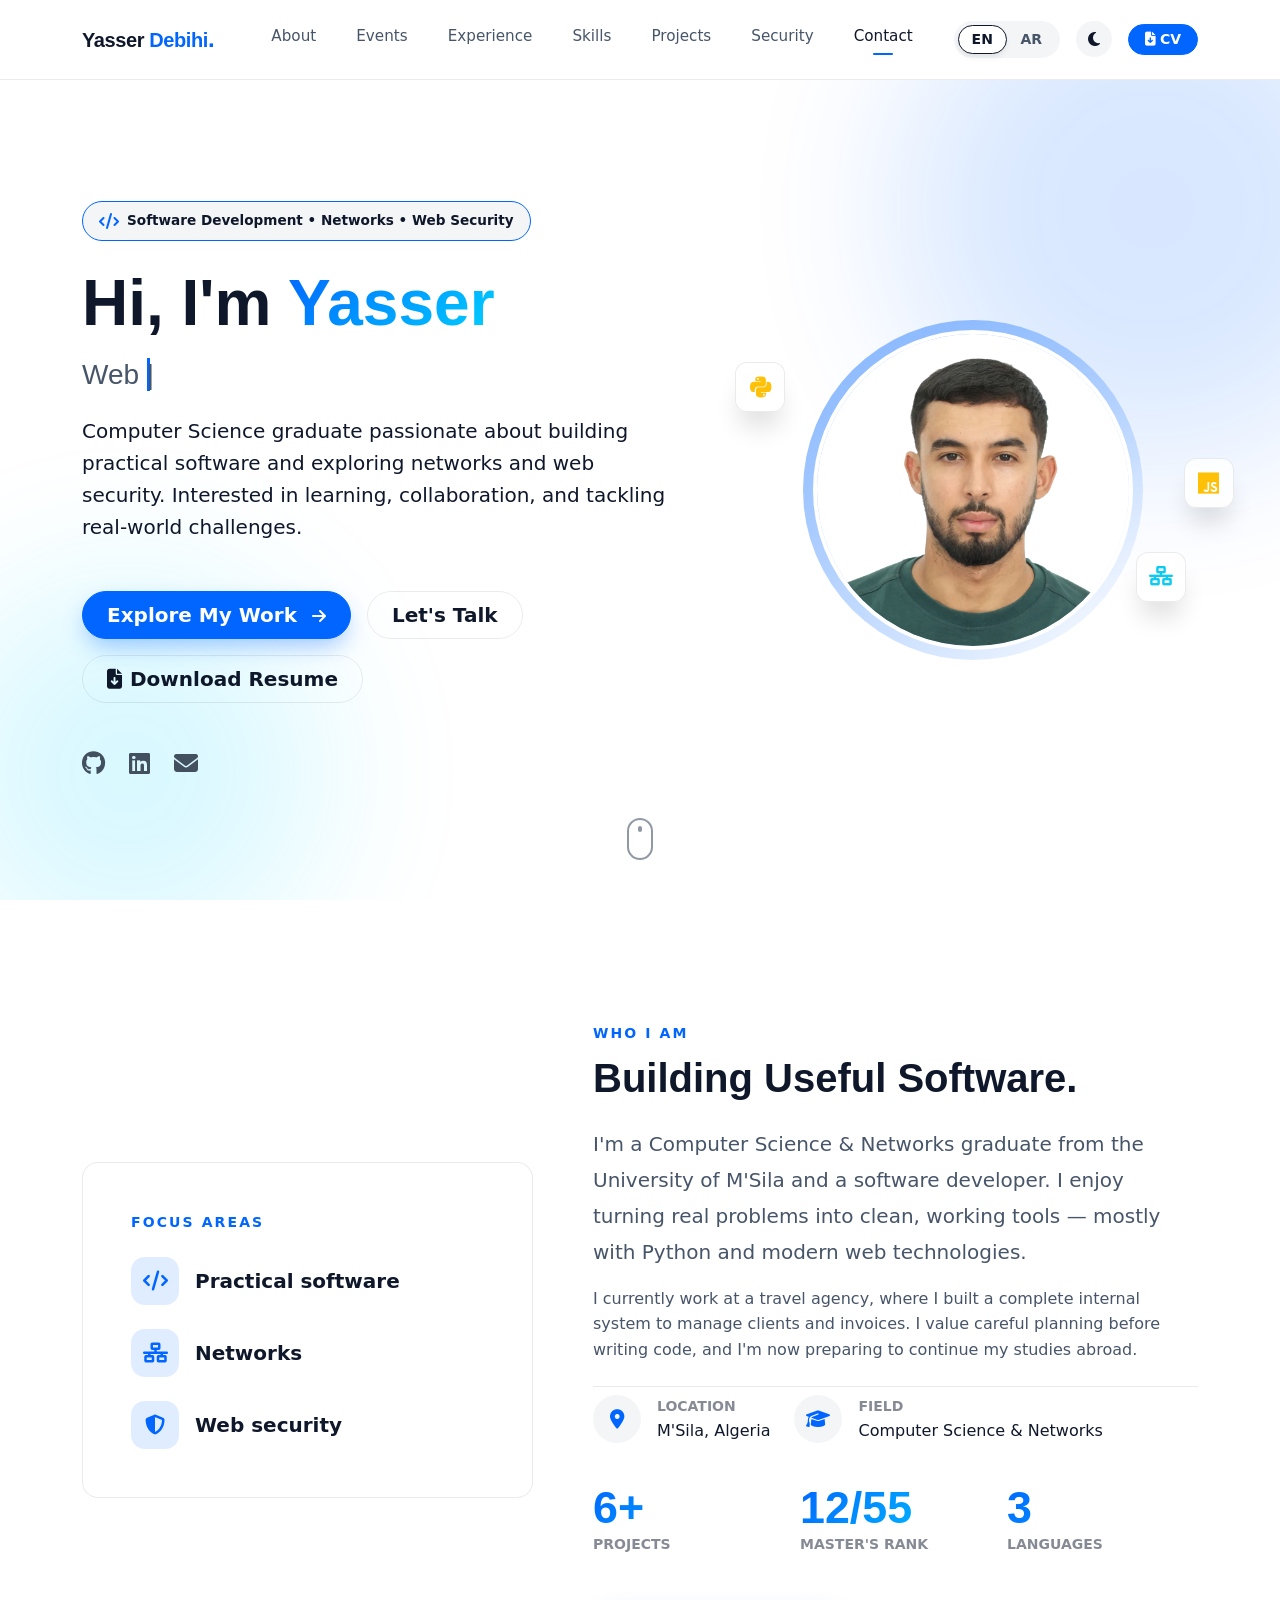
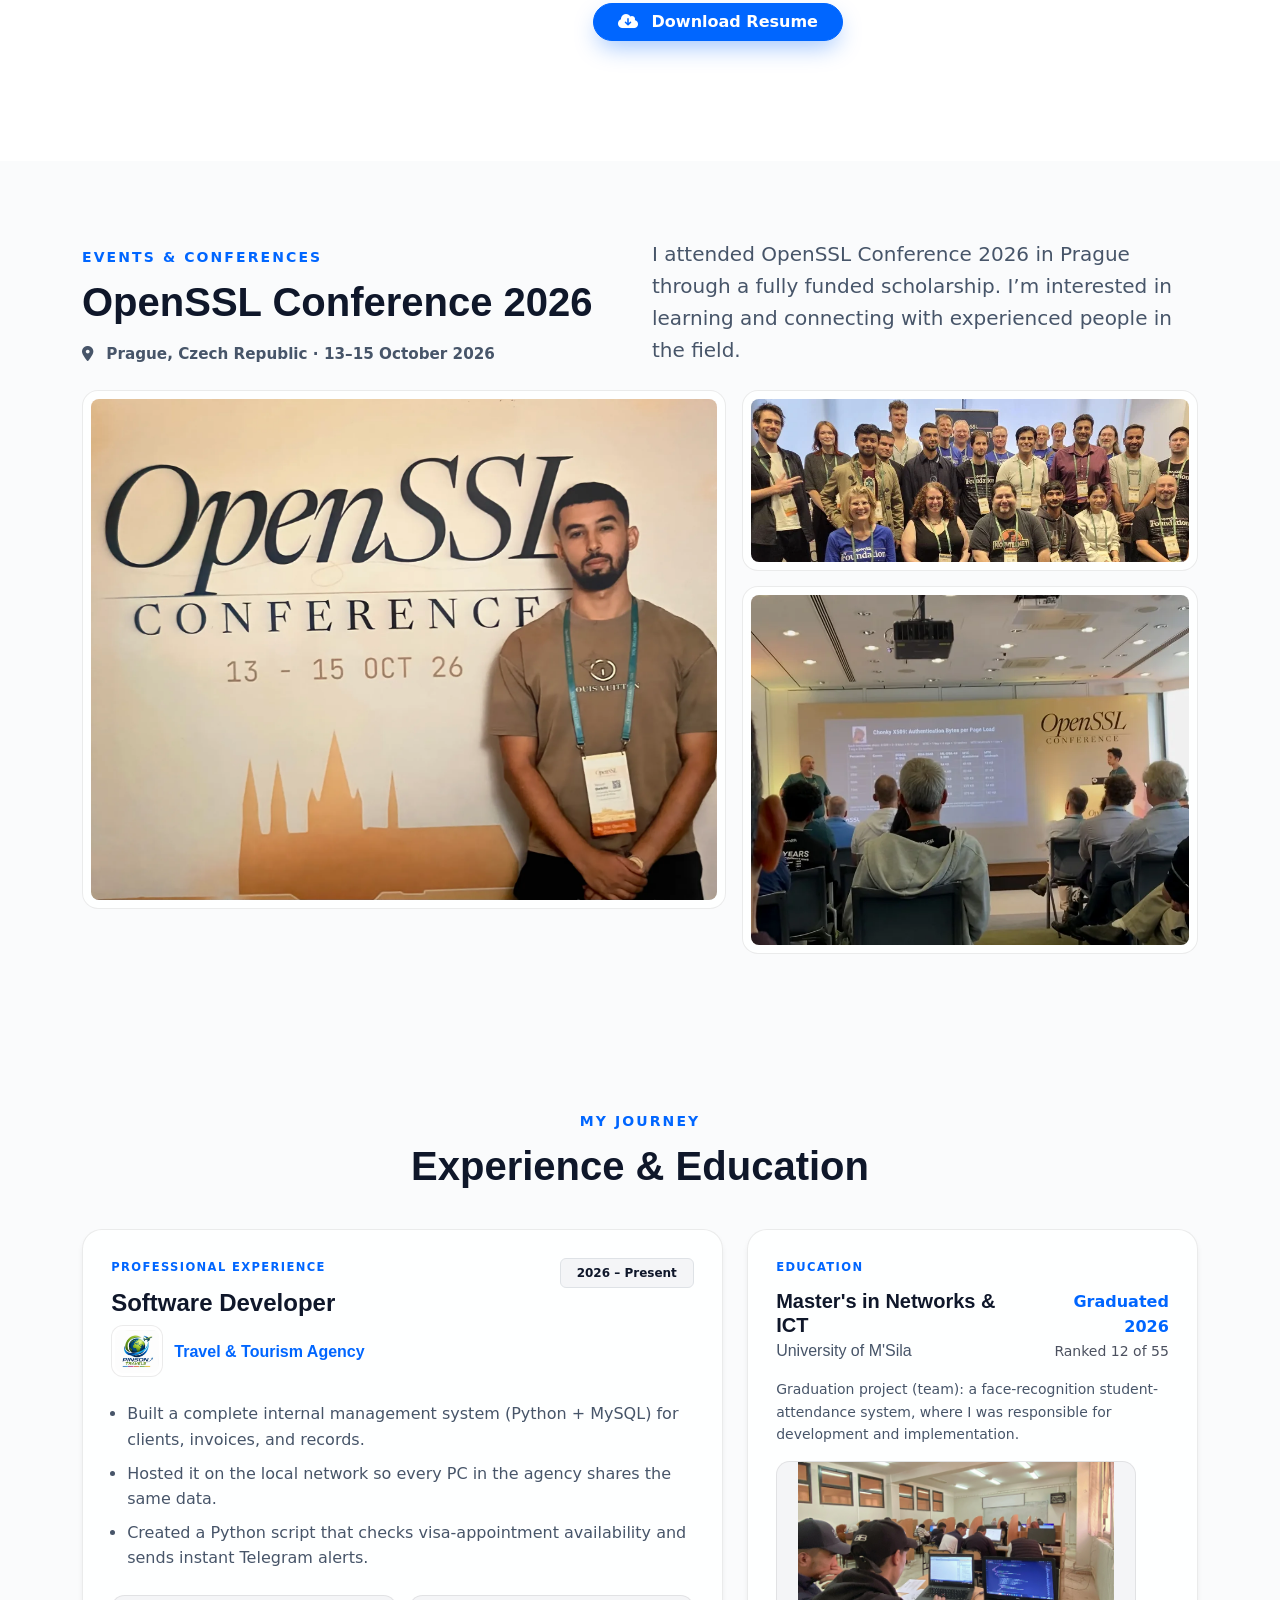
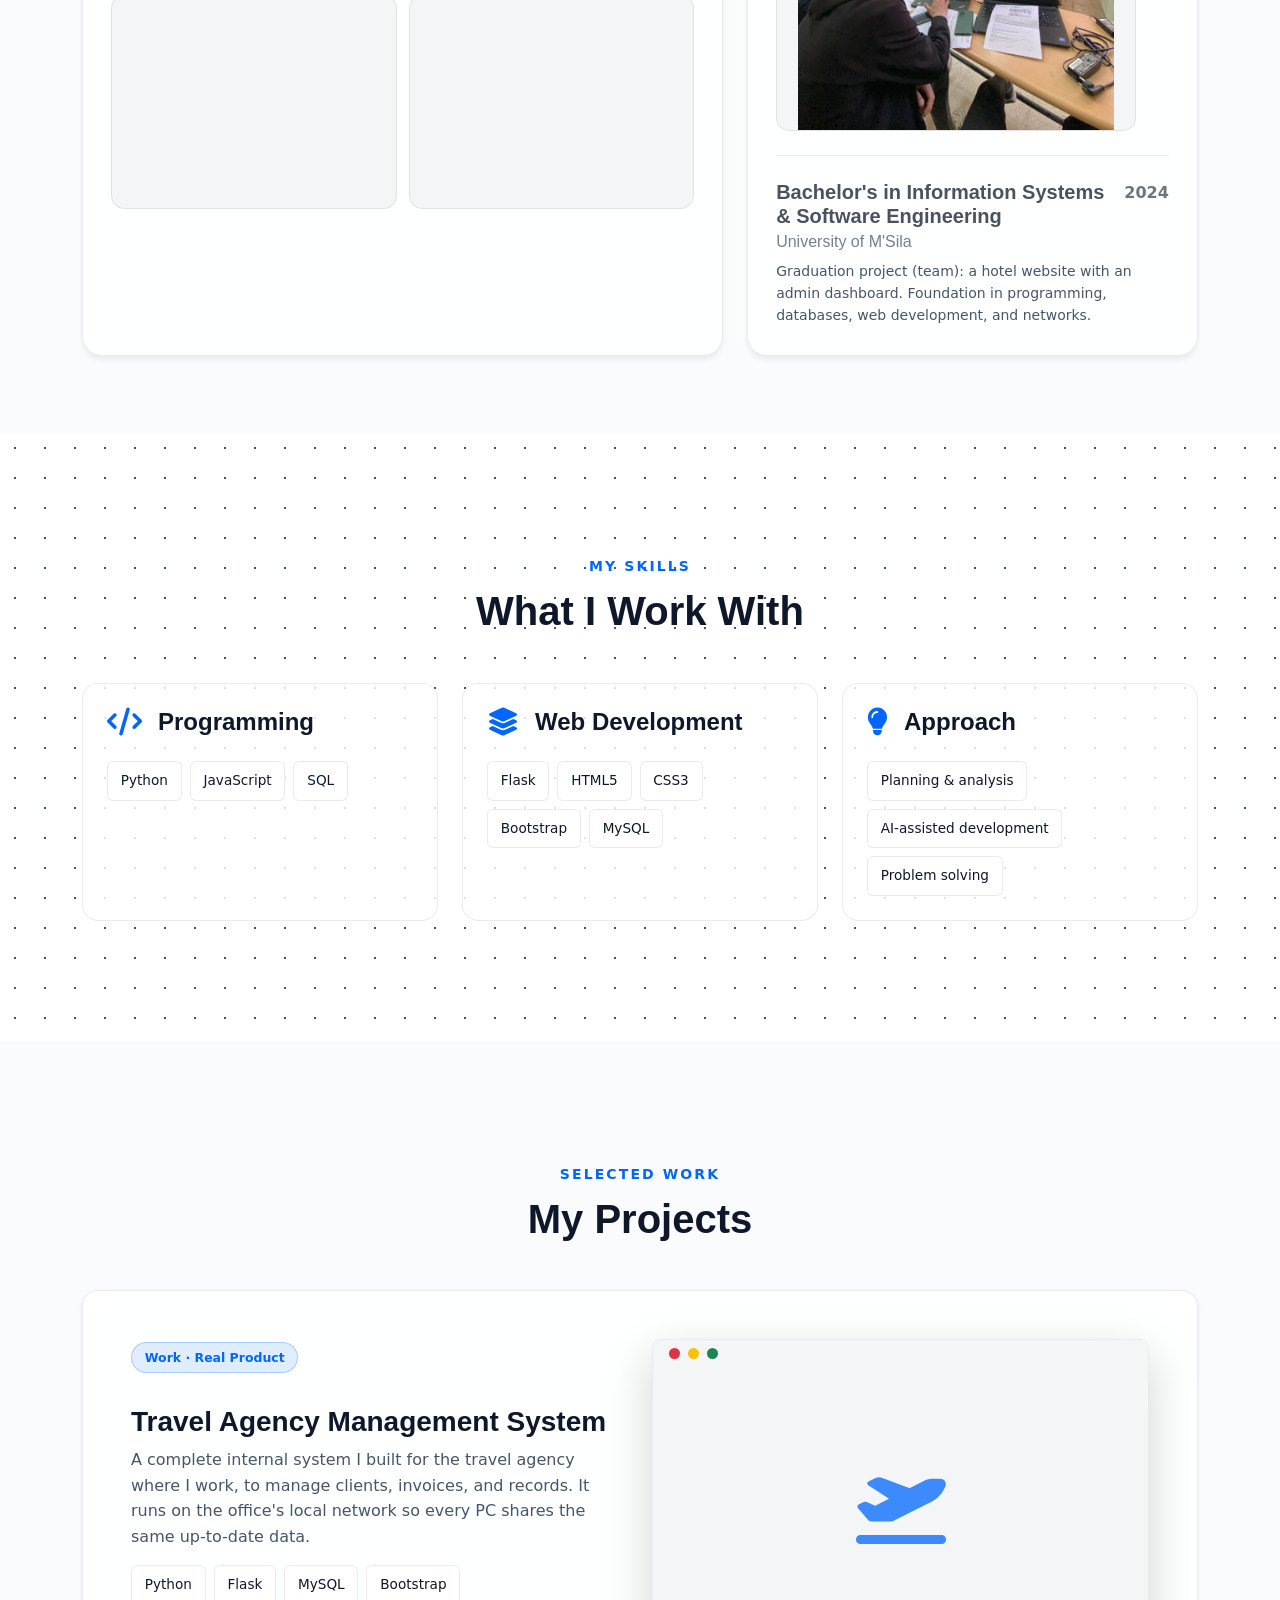
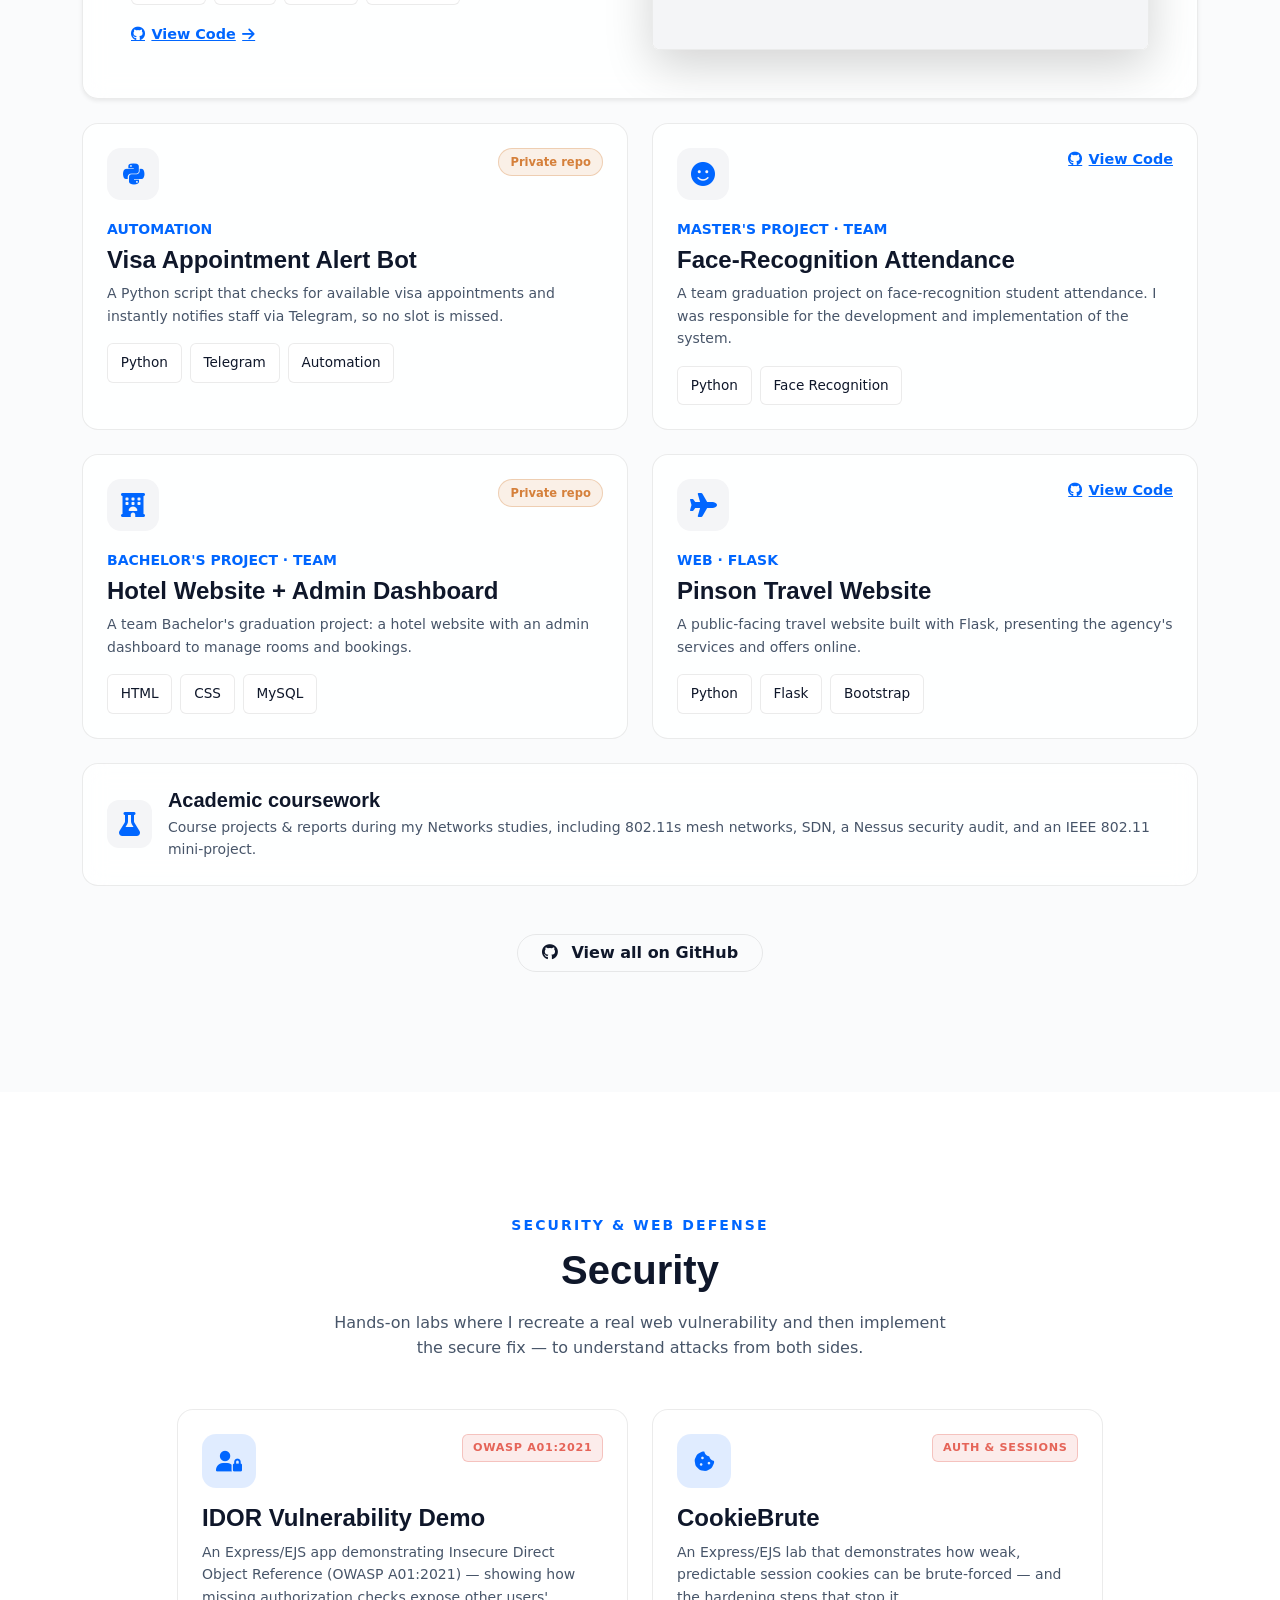
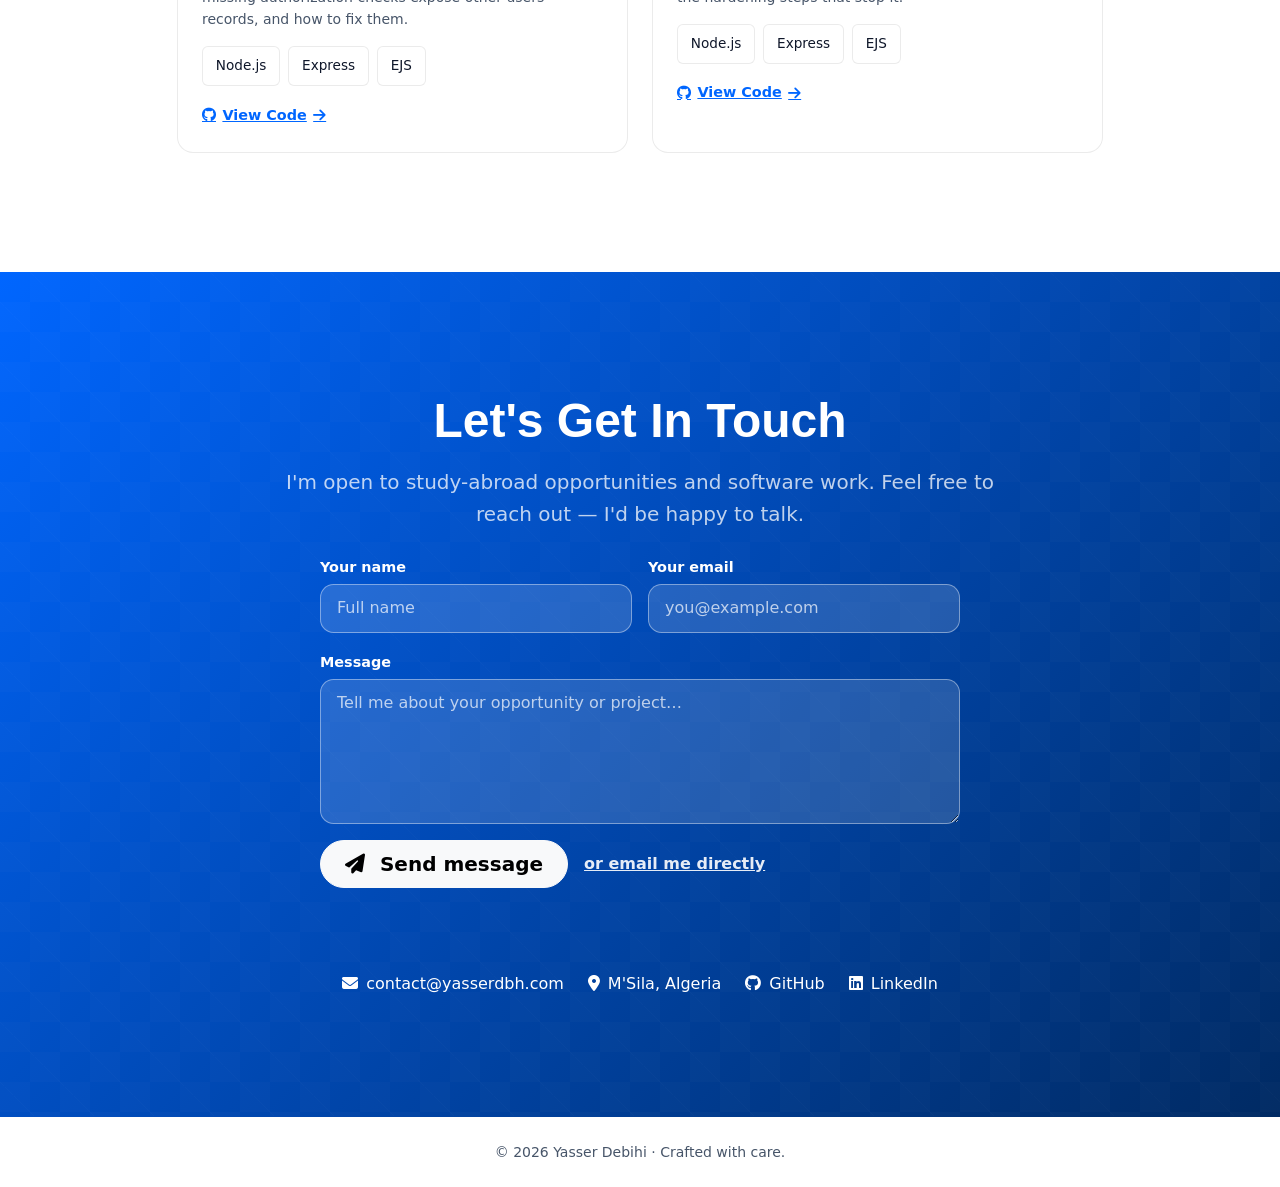
==== commit bada43d8: "Add files via upload" ====
--- a/index.html
+++ b/index.html
@@ -1,5 +1,5 @@
 <!DOCTYPE html>
-<html lang="en" dir="ltr" data-theme="dark">
+<html lang="en" dir="ltr" data-theme="light">
 <head>
   <meta charset="utf-8" />
   <meta name="viewport" content="width=device-width, initial-scale=1" />
@@ -10,7 +10,8 @@
 
   <meta name="theme-color" content="#0b1120" media="(prefers-color-scheme: dark)" />
   <meta name="theme-color" content="#f8fafc" media="(prefers-color-scheme: light)" />
-  <title>Yasser Debihi — Software Developer & Web Security Enthusiast</title>
+  <script>try{const theme=localStorage.getItem("theme");if(theme==="light"||theme==="dark")document.documentElement.setAttribute("data-theme",theme);}catch(e){}</script>
+  <title>Yasser Debihi</title>
   <meta name="description" content="Portfolio of Yasser Debihi — Computer Science & Networks graduate and software developer based in M'Sila, Algeria. Python, Flask, web development, and hands-on web security (IDOR, security tooling)." />
   <meta name="author" content="Yasser Debihi" />
   <meta name="keywords" content="Yasser Debihi, Software Developer, Python, Flask, Web Development, Web Security, IDOR, Computer Networks, Algeria, M'Sila, Portfolio" />
@@ -25,17 +26,17 @@
   <!-- Open Graph / Twitter -->
   <meta property="og:type" content="website" />
   <meta property="og:site_name" content="Yasser Debihi" />
-  <meta property="og:title" content="Yasser Debihi — Software Developer" />
+  <meta property="og:title" content="Yasser Debihi" />
   <meta property="og:description" content="Computer Science & Networks graduate · Software developer · Python, Flask & web security." />
   <meta property="og:image" content="https://yasserdbh.com/assets/og-cover.png" />
   <meta property="og:image:width" content="1200" />
   <meta property="og:image:height" content="630" />
-  <meta property="og:image:alt" content="Yasser Debihi — Software Developer" />
+  <meta property="og:image:alt" content="Yasser Debihi" />
   <meta property="og:url" content="https://yasserdbh.com/" />
   <meta property="og:locale" content="en_US" />
   <meta property="og:locale:alternate" content="ar_AR" />
   <meta name="twitter:card" content="summary_large_image" />
-  <meta name="twitter:title" content="Yasser Debihi — Software Developer" />
+  <meta name="twitter:title" content="Yasser Debihi" />
   <meta name="twitter:description" content="Computer Science & Networks graduate · Software developer · Python, Flask & web security." />
   <meta name="twitter:image" content="https://yasserdbh.com/assets/og-cover.png" />
 
@@ -46,14 +47,14 @@
   <link rel="preconnect" href="https://cdnjs.cloudflare.com" crossorigin />
 
   <!-- Preload LCP hero image for faster first paint -->
-  <link rel="preload" as="image" href="assets/php2.jpeg" />
+  <link rel="preload" as="image" href="assets/images/profile.webp" />
 
   <!-- Load fonts without blocking render, with a no-JS fallback -->
   <link rel="preload" as="style" href="https://fonts.googleapis.com/css2?family=Inter:wght@300;400;500;600;700;800&family=Outfit:wght@400;600;800&family=Tajawal:wght@300;400;700;900&display=swap" onload="this.onload=null;this.rel='stylesheet'">
   <noscript><link href="https://fonts.googleapis.com/css2?family=Inter:wght@300;400;500;600;700;800&family=Outfit:wght@400;600;800&family=Tajawal:wght@300;400;700;900&display=swap" rel="stylesheet"></noscript>
   <link href="https://cdn.jsdelivr.net/npm/bootstrap@5.3.2/dist/css/bootstrap.min.css" rel="stylesheet">
   <link href="https://cdnjs.cloudflare.com/ajax/libs/font-awesome/6.5.2/css/all.min.css" rel="stylesheet">
-  <link href="assets/styles.css" rel="stylesheet">
+  <link href="assets/styles.css?v=17" rel="stylesheet">
 
   <!-- Structured data (Person) -->
   <script type="application/ld+json">
@@ -76,7 +77,7 @@
 </head>
 <body class="antialiased">
 
-  <a href="#home" class="skip-link" data-i18n="a11y.skip">Skip to content</a>
+  <a href="#main-content" class="skip-link" data-i18n="a11y.skip">Skip to content</a>
 
   <div id="preloader" class="preloader">
     <div class="spinner-border text-primary" role="status">
@@ -85,17 +86,18 @@
   </div>
 
   <!-- Navbar -->
-  <nav class="navbar navbar-expand-lg sticky-top glass-nav">
+  <nav class="navbar navbar-expand-xl sticky-top glass-nav">
     <div class="container">
       <a class="navbar-brand fw-bold" href="#home" data-reveal="fade-down">
         Yasser <span class="brand-accent">Debihi</span><span class="brand-dot">.</span>
       </a>
-      <button class="navbar-toggler border-0 shadow-none" type="button" data-bs-toggle="collapse" data-bs-target="#navContent" aria-controls="navContent" aria-expanded="false" aria-label="Toggle navigation">
+      <button class="navbar-toggler border-0 shadow-none" type="button" data-bs-toggle="collapse" data-bs-target="#navContent" aria-controls="navContent" aria-expanded="false" aria-label="Toggle navigation" data-i18n-aria-label="a11y.toggleNavigation">
         <span class="hamburger" aria-hidden="true"><span></span><span></span><span></span></span>
       </button>
       <div class="collapse navbar-collapse" id="navContent">
         <ul class="navbar-nav mx-auto gap-lg-4 text-center">
           <li class="nav-item"><a class="nav-link" href="#about" data-i18n="nav.about">About</a></li>
+          <li class="nav-item"><a class="nav-link" href="#events" data-i18n="nav.events">Events</a></li>
           <li class="nav-item"><a class="nav-link" href="#experience" data-i18n="nav.experience">Experience</a></li>
           <li class="nav-item"><a class="nav-link" href="#skills" data-i18n="nav.skills">Skills</a></li>
           <li class="nav-item"><a class="nav-link" href="#projects" data-i18n="nav.projects">Projects</a></li>
@@ -103,12 +105,12 @@
           <li class="nav-item"><a class="nav-link" href="#contact" data-i18n="nav.contact">Contact</a></li>
         </ul>
         <div class="d-flex align-items-center justify-content-center gap-3 mt-3 mt-lg-0">
-          <div class="lang-switch d-flex align-items-center bg-soft rounded-pill p-1">
-            <button id="btn-en" class="btn btn-sm lang-btn active" type="button">EN</button>
-            <button id="btn-ar" class="btn btn-sm lang-btn" type="button">AR</button>
-          </div>
-          <button id="themeToggle" class="btn btn-icon rounded-circle bg-soft" aria-label="Toggle dark mode" type="button">
-            <i class="fa-solid fa-moon"></i>
+          <div class="lang-switch d-flex align-items-center bg-soft rounded-pill p-1" role="group" aria-label="Language" data-i18n-aria-label="a11y.language">
+            <button id="btn-en" class="btn btn-sm lang-btn active" type="button" aria-label="English" data-i18n-aria-label="a11y.english" aria-pressed="true">EN</button>
+            <button id="btn-ar" class="btn btn-sm lang-btn" type="button" aria-label="Arabic" data-i18n-aria-label="a11y.arabic" aria-pressed="false">AR</button>
+          </div>
+          <button id="themeToggle" class="btn btn-icon rounded-circle bg-soft" aria-label="Toggle color theme" data-i18n-aria-label="a11y.toggleTheme" aria-pressed="false" type="button">
+            <i class="fa-solid fa-moon" aria-hidden="true"></i>
           </button>
           <a href="assets/cv.pdf" target="_blank" rel="noopener" download class="btn btn-sm btn-primary rounded-pill px-3 fw-semibold nav-cv-btn">
             <i class="fa-solid fa-file-arrow-down me-1"></i><span data-i18n="nav.cv">CV</span>
@@ -118,6 +120,7 @@
     </div>
   </nav>
 
+  <main id="main-content" tabindex="-1">
   <!-- Hero Section -->
   <header id="home" class="hero-section d-flex align-items-center">
     <div class="hero-bg-glow glow-1"></div>
@@ -125,18 +128,18 @@
     <div class="container position-relative z-1">
       <div class="row align-items-center gy-5 flex-column-reverse flex-lg-row">
         <div class="col-lg-7 text-center text-lg-start" data-reveal="fade-up">
-          <div class="d-inline-flex align-items-center px-3 py-2 rounded-pill bg-soft border-accent mb-4 status-badge">
-            <span class="status-dot pulsing me-2"></span>
-            <span class="fw-semibold text-sm" data-i18n="hero.badge">Open to study-abroad & software opportunities</span>
+          <div class="d-inline-flex align-items-center px-3 py-2 rounded-pill bg-soft border-accent mb-4 hero-topic-badge">
+            <i class="fa-solid fa-code text-accent me-2" aria-hidden="true"></i>
+            <span class="fw-semibold text-sm" data-i18n="hero.badge">Software Development • Networks • Web Security</span>
           </div>
           <h1 class="display-3 fw-900 mb-3 hero-title">
             <span data-i18n="hero.hi">Hi, I'm</span> <span class="brand-accent text-gradient">Yasser</span>
           </h1>
           <h2 class="h3 fw-600 mb-4 text-secondary-color typing-container">
-            <span id="typing-text" data-i18n="hero.title">Software Developer</span><span class="cursor">|</span>
+            <span id="typing-text" aria-hidden="true" data-i18n="hero.title">Software Developer</span><span class="visually-hidden" data-i18n="hero.title">Software Developer</span><span class="cursor" aria-hidden="true">|</span>
           </h2>
           <p class="lead mb-5 opacity-80 pe-lg-5 hero-subtitle" data-i18n="hero.subtitle">
-            Computer Science & Networks graduate and software developer. I build practical web tools and Python applications — from a complete management system for a travel agency to academic and side projects.
+            Computer Science graduate passionate about building practical software and exploring networks and web security. Interested in learning, collaboration, and tackling real-world challenges.
           </p>
           <div class="d-flex flex-wrap justify-content-center justify-content-lg-start gap-3">
             <a href="#projects" class="btn btn-primary btn-lg rounded-pill px-4 shadow-accent hover-lift">
@@ -158,11 +161,14 @@
         <div class="col-lg-5 text-center position-relative" data-reveal="fade-left">
           <div class="profile-wrapper mx-auto">
             <div class="profile-ring"></div>
-            <img id="profile-photo" src="assets/php2.jpeg" alt="Portrait of Yasser Debihi" class="profile-photo" width="440" height="440" decoding="async" fetchpriority="high">
-          </div>
-          <div class="floating-badge badge-1 glass-card"><i class="fa-brands fa-python text-warning"></i></div>
-          <div class="floating-badge badge-2 glass-card"><i class="fa-solid fa-network-wired text-info"></i></div>
-          <div class="floating-badge badge-3 glass-card"><i class="fa-brands fa-js text-warning"></i></div>
+            <picture>
+              <source srcset="assets/images/profile.webp" type="image/webp">
+              <img id="profile-photo" src="assets/php2.JPG" alt="Portrait of Yasser Debihi" class="profile-photo" width="900" height="1200" decoding="async" fetchpriority="high">
+            </picture>
+          </div>
+          <div class="floating-badge badge-1 glass-card"><i class="fa-brands fa-python text-warning" aria-hidden="true"></i></div>
+          <div class="floating-badge badge-2 glass-card"><i class="fa-solid fa-network-wired text-info" aria-hidden="true"></i></div>
+          <div class="floating-badge badge-3 glass-card"><i class="fa-brands fa-js text-warning" aria-hidden="true"></i></div>
         </div>
       </div>
     </div>
@@ -176,13 +182,21 @@
     <div class="container">
       <div class="row gy-5 align-items-center">
         <div class="col-lg-5" data-reveal="fade-right">
-          <div class="about-image-wrapper position-relative rounded-4 overflow-hidden shadow-lg">
-            <div class="aspect-ratio-box bg-soft d-flex align-items-center justify-content-center h-100 p-5">
-              <i class="fa-solid fa-code opacity-25 display-1"></i>
-            </div>
-            <div class="about-stats glass-card position-absolute bottom-0 start-0 m-3 p-3 rounded-3 border-accent-left">
-              <h4 class="fw-bold mb-0 text-gradient" data-i18n="about.badge">Graduate</h4>
-              <span class="small opacity-75" data-i18n="about.years">CS &amp; Networks</span>
+          <div class="about-focus-card bg-glass rounded-4 p-4 p-lg-5 h-100">
+            <span class="text-accent fw-bold tracking-widest text-uppercase small" data-i18n="about.focusTitle">Focus Areas</span>
+            <div class="d-flex flex-column gap-4 mt-4">
+              <div class="about-focus-item d-flex align-items-center gap-3">
+                <span class="about-focus-icon"><i class="fa-solid fa-code" aria-hidden="true"></i></span>
+                <span class="fw-semibold" data-i18n="about.focusSoftware">Practical software</span>
+              </div>
+              <div class="about-focus-item d-flex align-items-center gap-3">
+                <span class="about-focus-icon"><i class="fa-solid fa-network-wired" aria-hidden="true"></i></span>
+                <span class="fw-semibold" data-i18n="about.focusNetworks">Networks</span>
+              </div>
+              <div class="about-focus-item d-flex align-items-center gap-3">
+                <span class="about-focus-icon"><i class="fa-solid fa-shield-halved" aria-hidden="true"></i></span>
+                <span class="fw-semibold" data-i18n="about.focusSecurity">Web security</span>
+              </div>
             </div>
           </div>
         </div>
@@ -192,7 +206,7 @@
             <h2 class="section-title h1 fw-900 mt-2" data-i18n="about.title">Building Useful <span class="brand-accent">Software</span>.</h2>
           </div>
           <p class="fs-5 text-secondary-color lead-text" data-i18n="about.p1">
-            I'm a Computer Science & Networks graduate from the University of M'Sila and a software developer. I enjoy turning real problems into clean, working tools — mostly with Python and modern web technologies.
+            I'm a Computer Science & Networks graduate from the University of M'Sila and a software developer. I enjoy turning real problems into clean, working tools mostly with Python and modern web technologies.
           </p>
           <p class="text-secondary-color mt-3" data-i18n="about.p2">
             I currently work at a travel agency, where I built a complete internal system to manage clients and invoices. I value careful planning before writing code, and I'm now preparing to continue my studies abroad.
@@ -237,63 +251,132 @@
     </div>
   </section>
 
+  <!-- Events & Conferences -->
+  <section id="events" class="section-pad bg-alternate showcase-section">
+    <div class="container">
+      <div class="event-intro row g-4 align-items-end mb-4" data-reveal="fade-up">
+        <div class="col-lg-6">
+          <span class="text-accent fw-bold tracking-widest text-uppercase small" data-i18n="events.eyebrow">Events &amp; Conferences</span>
+          <h2 class="section-title h1 fw-900 mt-2 mb-3" data-i18n="events.title">OpenSSL Conference 2026</h2>
+          <p class="event-meta text-secondary-color mb-0">
+            <i class="fa-solid fa-location-dot me-2" aria-hidden="true"></i>
+            <span data-i18n="events.meta">Prague, Czech Republic · 13–15 October 2026</span>
+          </p>
+        </div>
+        <div class="col-lg-6">
+          <p class="text-secondary-color lead mb-0" data-i18n="events.desc">I attended OpenSSL Conference 2026 in Prague through a fully funded scholarship. I’m interested in learning and connecting with experienced people in the field.</p>
+        </div>
+      </div>
+      <div class="event-gallery row g-3 align-items-stretch">
+        <div class="col-lg-7" data-reveal="fade-up">
+          <figure class="event-photo-card event-photo-card-featured bg-glass rounded-4 p-2 mb-0">
+            <picture>
+              <source srcset="assets/images/IMG_4758.webp" type="image/webp">
+              <img src="assets/images/IMG_4758.png" class="event-photo rounded-3" alt="Yasser in front of the OpenSSL Conference sign" data-i18n-alt="events.mainAlt" width="1800" height="1439" loading="lazy" decoding="async">
+            </picture>
+          </figure>
+        </div>
+        <div class="col-lg-5">
+          <div class="event-support-grid row g-3 h-100">
+            <div class="col-12 col-sm-6 col-lg-12" data-reveal="fade-up" data-reveal-delay="100">
+              <figure class="event-photo-card event-photo-card-support bg-glass rounded-4 p-2 mb-0">
+                <picture>
+                  <source srcset="assets/images/IMG_4708.webp" type="image/webp">
+                  <img src="assets/images/IMG_4708.PNG" class="event-photo rounded-3" alt="Attendees posing together at OpenSSL Conference 2026" data-i18n-alt="events.groupAlt" width="754" height="280" loading="lazy" decoding="async">
+                </picture>
+              </figure>
+            </div>
+            <div class="col-12 col-sm-6 col-lg-12" data-reveal="fade-up" data-reveal-delay="150">
+              <figure class="event-photo-card event-photo-card-support bg-glass rounded-4 p-2 mb-0">
+                <img src="assets/images/IMG_4763.webp" class="event-photo rounded-3" alt="Audience watching a technical presentation at OpenSSL Conference 2026" data-i18n-alt="events.sessionAlt" width="793" height="634" loading="lazy" decoding="async">
+              </figure>
+            </div>
+          </div>
+        </div>
+      </div>
+    </div>
+  </section>
+
   <!-- Experience & Education -->
-  <section id="experience" class="section-pad bg-alternate">
+  <section id="experience" class="section-pad bg-alternate journey-section">
     <div class="container">
       <div class="section-header text-center mb-5" data-reveal="fade-up">
         <span class="text-accent fw-bold tracking-widest text-uppercase small" data-i18n="section.journey">My Journey</span>
         <h2 class="section-title h1 fw-900 mt-2 mx-auto" data-i18n="journey.title">Experience &amp; <span class="brand-accent">Education</span></h2>
       </div>
-      <div class="row justify-content-center">
-        <div class="col-lg-10">
-          <div class="timeline-modern">
-            <div class="timeline-modern-item" data-reveal="fade-up">
-              <div class="timeline-modern-marker bg-accent shadow-accent text-white"><i class="fa-solid fa-briefcase"></i></div>
-              <div class="timeline-modern-content bg-glass rounded-4 p-4 border-soft shadow-sm hover-elevate transition">
-                <div class="d-flex flex-column flex-md-row justify-content-between mb-3">
-                  <div>
-                    <h4 class="fw-bold mb-1" data-i18n="exp.travel.role">Software Developer</h4>
-                    <h6 class="text-accent fw-semibold mb-0" data-i18n="exp.travel.company">Travel &amp; Tourism Agency</h6>
-                  </div>
-                  <div class="badge bg-soft text-color align-self-start mt-2 mt-md-0 py-2 px-3 fw-bold border" data-i18n="exp.travel.time">2025 – Present</div>
+      <div class="row g-4 align-items-stretch journey-grid">
+        <div class="col-lg-7" data-reveal="fade-up">
+          <article class="journey-panel experience-panel">
+            <div class="journey-panel-heading d-flex flex-wrap justify-content-between align-items-start gap-3 mb-4">
+              <div>
+                <span class="journey-eyebrow text-accent" data-i18n="journey.experience">Professional experience</span>
+                <h3 class="h4 fw-bold mb-2" data-i18n="exp.travel.role">Software Developer</h3>
+                <div class="workplace-identity">
+                  <img src="assets/images/pinson-logo.webp" class="workplace-logo" alt="Pinson Travels logo, identifying the travel-agency workplace" data-i18n-alt="exp.travel.logoAlt" width="56" height="56" loading="lazy" decoding="async">
+                  <h4 class="h6 text-accent fw-semibold mb-0" data-i18n="exp.travel.company">Travel &amp; Tourism Agency</h4>
                 </div>
+              </div>
+              <span class="journey-date badge bg-soft text-color py-2 px-3 fw-bold border" data-i18n="exp.travel.time">2026 – Present</span>
+            </div>
+            <div class="row g-4 align-items-center">
+              <div class="col-12">
                 <ul class="text-secondary-color ps-3 mb-0">
                   <li class="mb-2" data-i18n="exp.travel.l1">Built a complete internal management system (Python + MySQL) for clients, invoices, and records.</li>
                   <li class="mb-2" data-i18n="exp.travel.l2">Hosted it on the local network so every PC in the agency shares the same data.</li>
                   <li data-i18n="exp.travel.l3">Created a Python script that checks visa-appointment availability and sends instant Telegram alerts.</li>
                 </ul>
               </div>
-            </div>
-            <div class="timeline-modern-item" id="education" data-reveal="fade-up">
-              <div class="timeline-modern-marker bg-body border border-accent text-accent"><i class="fa-solid fa-graduation-cap"></i></div>
-              <div class="timeline-modern-content bg-transparent p-4 border-start border-4 border-accent rounded-end-4 hover-bg-soft transition">
-                <div class="d-flex flex-column flex-md-row justify-content-between mb-2">
-                  <div>
-                    <h4 class="fw-bold mb-1" data-i18n="edu.master.title">Master's in Networks &amp; ICT</h4>
-                    <h6 class="text-secondary-color fw-medium mb-0" data-i18n="edu.uni">University of M'Sila</h6>
-                  </div>
-                  <div class="text-md-end mt-2 mt-md-0">
-                    <div class="text-accent fw-bold" data-i18n="edu.master.meta">Graduated 2026</div>
-                    <div class="small opacity-75" data-i18n="edu.master.rank">Ranked 12 of 55</div>
+              <div class="col-12">
+                <div class="journey-photo-gallery experience-photo-gallery">
+                  <figure class="journey-photo-card">
+                    <img src="assets/images/IMG_0433.webp" class="journey-gallery-photo" alt="A computer monitor showing network settings, beside a laptop and networking equipment" data-i18n-alt="experience.networkPhotoAlt" width="4032" height="3024" loading="lazy" decoding="async">
+                  </figure>
+                  <figure class="journey-photo-card">
+                    <img src="assets/IMG_1111.png" class="journey-gallery-photo" alt="A person seated beside a computer displaying code and a web interface" data-i18n-alt="experience.developerPhotoAlt" width="828" height="821" loading="lazy" decoding="async">
+                  </figure>
+                </div>
+              </div>
+            </div>
+          </article>
+        </div>
+        <div class="col-lg-5" id="education" data-reveal="fade-up" data-reveal-delay="100">
+          <article class="journey-panel education-panel">
+            <span class="journey-eyebrow text-accent" data-i18n="journey.education">Education</span>
+            <section class="education-entry education-master">
+              <div class="d-flex flex-column flex-sm-row justify-content-between gap-2 mb-3">
+                <div>
+                  <h3 class="h5 fw-bold mb-1" data-i18n="edu.master.title">Master's in Networks &amp; ICT</h3>
+                  <h4 class="h6 text-secondary-color fw-medium mb-0" data-i18n="edu.uni">University of M'Sila</h4>
+                </div>
+                <div class="education-meta text-sm-end">
+                  <div class="text-accent fw-bold" data-i18n="edu.master.meta">Graduated 2026</div>
+                  <div class="small opacity-75" data-i18n="edu.master.rank">Ranked 12 of 55</div>
+                </div>
+              </div>
+              <div class="row g-3">
+                <div class="col-12">
+                  <p class="text-secondary-color small mb-0" data-i18n="edu.master.desc">Graduation project (team): a face-recognition student-attendance system, where I was responsible for development and implementation.</p>
+                </div>
+                <div class="col-12">
+                  <div class="journey-photo-gallery education-photo-gallery">
+                    <figure class="journey-photo-card">
+                      <img src="assets/images/IMG_0797.webp" class="journey-gallery-photo" alt="People seated at computers in a lab, with laptops and printed pages on the desks" data-i18n-alt="education.labPhotoAlt" width="3024" height="2566" loading="lazy" decoding="async">
+                    </figure>
                   </div>
                 </div>
-                <p class="text-secondary-color small mb-0" data-i18n="edu.master.desc">Graduation project (team): a face-recognition student-attendance system, where I was responsible for development and implementation.</p>
-              </div>
-            </div>
-            <div class="timeline-modern-item pb-0" data-reveal="fade-up">
-              <div class="timeline-modern-marker bg-body border border-secondary text-secondary"><i class="fa-solid fa-award"></i></div>
-              <div class="timeline-modern-content bg-transparent p-4 border-start border-4 border-secondary rounded-end-4 hover-bg-soft transition">
-                <div class="d-flex flex-column flex-md-row justify-content-between mb-2">
-                  <div>
-                    <h4 class="fw-bold mb-1 opacity-75" data-i18n="edu.bsc.title">Bachelor's in Information Systems &amp; Software Engineering</h4>
-                    <h6 class="text-secondary-color fw-medium mb-0 opacity-75" data-i18n="edu.uni">University of M'Sila</h6>
-                  </div>
-                  <div class="text-secondary fw-bold mt-2 mt-md-0 opacity-75" data-i18n="edu.bsc.meta">2024</div>
+              </div>
+            </section>
+            <section class="education-entry education-bachelor">
+              <div class="d-flex flex-column flex-sm-row justify-content-between gap-2 mb-2">
+                <div>
+                  <h3 class="h5 fw-bold mb-1 opacity-75" data-i18n="edu.bsc.title">Bachelor's in Information Systems &amp; Software Engineering</h3>
+                  <h4 class="h6 text-secondary-color fw-medium mb-0 opacity-75" data-i18n="edu.uni">University of M'Sila</h4>
                 </div>
-                <p class="text-secondary-color small mb-0" data-i18n="edu.bsc.desc">Graduation project (team): a hotel website with an admin dashboard. Foundation in programming, databases, web development, and networks.</p>
-              </div>
-            </div>
-          </div>
+                <div class="text-secondary fw-bold" data-i18n="edu.bsc.meta">2024</div>
+              </div>
+              <p class="text-secondary-color small mb-0" data-i18n="edu.bsc.desc">Graduation project (team): a hotel website with an admin dashboard. Foundation in programming, databases, web development, and networks.</p>
+            </section>
+          </article>
         </div>
       </div>
     </div>
@@ -568,6 +651,8 @@
     </div>
   </section>
 
+  </main>
+
   <!-- Footer -->
   <footer class="py-4 text-center bg-body">
     <div class="container">
@@ -577,19 +662,22 @@
     </div>
   </footer>
 
-  <button id="toTop" class="to-top btn btn-primary rounded-circle shadow-accent" aria-label="Back to top">
-    <i class="fa-solid fa-arrow-up"></i>
+  <button id="toTop" class="to-top btn btn-primary rounded-circle shadow-accent" type="button" aria-label="Back to top" data-i18n-aria-label="a11y.backToTop">
+    <i class="fa-solid fa-arrow-up" aria-hidden="true"></i>
   </button>
 
   <!-- Sticky mobile contact dock (phones/tablets only) -->
-  <nav class="mobile-dock" aria-label="Quick contact">
-    <a href="mailto:contact@yasserdbh.com" aria-label="Email"><i class="fa-solid fa-envelope"></i><span>Email</span></a>
-    <a href="https://github.com/yasser0xD" target="_blank" rel="noopener" aria-label="GitHub"><i class="fa-brands fa-github"></i><span>GitHub</span></a>
-    <a href="https://www.linkedin.com/in/yasserdbh213" target="_blank" rel="noopener" aria-label="LinkedIn"><i class="fa-brands fa-linkedin"></i><span>LinkedIn</span></a>
-    <a href="assets/cv.pdf" target="_blank" rel="noopener" aria-label="Download CV"><i class="fa-solid fa-file-arrow-down"></i><span>CV</span></a>
+  <nav class="mobile-dock" aria-label="Quick links" data-i18n-aria-label="a11y.quickLinks">
+    <a href="mailto:contact@yasserdbh.com" aria-label="Email" data-i18n-aria-label="a11y.email"><i class="fa-solid fa-envelope" aria-hidden="true"></i><span data-i18n="dock.email">Email</span></a>
+    <a href="https://github.com/yasser0xD" target="_blank" rel="noopener" aria-label="GitHub" data-i18n-aria-label="a11y.github"><i class="fa-brands fa-github" aria-hidden="true"></i><span data-i18n="dock.github">GitHub</span></a>
+    <a href="https://www.linkedin.com/in/yasserdbh213" target="_blank" rel="noopener" aria-label="LinkedIn" data-i18n-aria-label="a11y.linkedin"><i class="fa-brands fa-linkedin" aria-hidden="true"></i><span data-i18n="dock.linkedin">LinkedIn</span></a>
+    <a href="assets/cv.pdf" target="_blank" rel="noopener" aria-label="Download CV" data-i18n-aria-label="a11y.downloadCv"><i class="fa-solid fa-file-arrow-down" aria-hidden="true"></i><span data-i18n="dock.cv">CV</span></a>
+    <button id="mobileToTop" class="mobile-dock-to-top" type="button" aria-label="Back to top" data-i18n-aria-label="a11y.backToTop">
+      <i class="fa-solid fa-arrow-up" aria-hidden="true"></i><span data-i18n="dock.top">Top</span>
+    </button>
   </nav>
 
   <script defer src="https://cdn.jsdelivr.net/npm/bootstrap@5.3.2/dist/js/bootstrap.bundle.min.js"></script>
-  <script defer src="assets/script.js"></script>
+  <script defer src="assets/script.js?v=19"></script>
 </body>
 </html>
--- a/assets/styles.css
+++ b/assets/styles.css
@@ -10,6 +10,8 @@
  /* Accent Colors */
  --accent-base: #0066ff;
  --accent-hover: #0052cc;
+ --accent-text: #0066ff;
+ --accent-text-hover: #0052cc;
  --accent-glow: rgba(0, 102, 255, 0.4);
  
  /* Layout */
@@ -33,6 +35,8 @@
 }
 
 [data-theme="dark"] {
+ --accent-text: #75aaff;
+ --accent-text-hover: #93baff;
  --bg-body: #0b1120;
  --bg-soft: #141b2d;
  --bg-alternate: #0e1526;
@@ -86,7 +90,7 @@
 
 .text-color { color: var(--text-main) !important; }
 .text-secondary-color { color: var(--text-secondary) !important; }
-.text-accent { color: var(--accent-base) !important; }
+.text-accent { color: var(--accent-text) !important; }
 .bg-soft { background-color: var(--bg-soft) !important; }
 .bg-alternate { background-color: var(--bg-alternate) !important; }
 .bg-glass { 
@@ -106,7 +110,7 @@
 
 /* Gradients */
 .text-gradient {
- background: linear-gradient(135deg, var(--accent-base) 0%, #00d2ff 100%);
+ background: linear-gradient(135deg, var(--accent-text) 0%, #00d2ff 100%);
  -webkit-background-clip: text;
  -webkit-text-fill-color: transparent;
  background-clip: text;
@@ -151,7 +155,7 @@
 .hover-scale { transition: transform 0.3s ease; }
 .hover-scale:hover { transform: scale(1.05); }
 
-.hover-link:hover { color: var(--accent-hover) !important; text-decoration: underline !important; }
+.hover-link:hover { color: var(--accent-text-hover) !important; text-decoration: underline !important; }
 
 /* Shadows */
 .shadow-accent { box-shadow: var(--shadow-accent) !important; }
@@ -169,8 +173,8 @@
  height: var(--nav-height);
  transition: background 0.3s ease;
 }
-.brand-accent { color: var(--accent-base); }
-.brand-dot { color: var(--accent-base); font-size: 1.2em; font-weight: 900; }
+.brand-accent { color: var(--accent-text); }
+.brand-dot { color: var(--accent-text); font-size: 1.2em; font-weight: 900; }
 
 .navbar-nav .nav-link {
  color: var(--text-secondary);
@@ -216,7 +220,7 @@
 }
 .btn-icon:hover {
  background: var(--border-soft) !important;
- color: var(--accent-base);
+ color: var(--accent-text);
 }
 
 /* -------------------------------------------------------------
@@ -259,27 +263,10 @@
  100% { transform: translate(-30px, 30px) scale(1.1); }
 }
 
-/* Status Badge Pulse */
-.status-badge { border: 1px solid var(--border-soft); }
-.status-dot {
- width: 8px;
- height: 8px;
- border-radius: 50%;
- background-color: #10b981;
- display: inline-block;
-}
-.status-dot.pulsing {
- box-shadow: 0 0 0 0 rgba(16, 185, 129, 0.7);
- animation: pulse-green 2s infinite;
-}
-@keyframes pulse-green {
- 0% { transform: scale(0.95); box-shadow: 0 0 0 0 rgba(16, 185, 129, 0.7); }
- 70% { transform: scale(1); box-shadow: 0 0 0 6px rgba(16, 185, 129, 0); }
- 100% { transform: scale(0.95); box-shadow: 0 0 0 0 rgba(16, 185, 129, 0); }
-}
-
-/* Typing Effect Cursor */
-.typing-container { white-space: nowrap; overflow: hidden; display: inline-block; }
+.hero-topic-badge { border: 1px solid var(--border-soft); }
+
+/* Rotating hero title and typing cursor */
+.typing-container { display: inline-block; max-width: 100%; }
 .cursor {
  display: inline-block;
  width: 3px;
@@ -315,6 +302,11 @@
  filter: grayscale(20%) contrast(1.1);
  transition: filter 0.5s ease;
 }
+.profile-wrapper picture {
+ display: block;
+ width: 100%;
+ height: 100%;
+}
 .profile-photo:hover { filter: grayscale(0%) contrast(1); }
 
 /* Floating Badges */
@@ -433,46 +425,137 @@
 .mockup-header { background: var(--bg-soft); }
 
 /* -------------------------------------------------------------
- Experience & Education Timeline
-------------------------------------------------------------- */
-.timeline-modern {
- position: relative;
- padding-left: 2rem;
-}
-body[dir="rtl"] .timeline-modern {
- padding-left: 0;
- padding-right: 2rem;
-}
-.timeline-modern::before {
- content: '';
- position: absolute;
- left: 0; top: 0; bottom: 0;
- width: 2px;
- background: var(--border-soft);
-}
-body[dir="rtl"] .timeline-modern::before {
- left: auto; right: 0;
-}
-
-.timeline-modern-item {
- position: relative;
- padding-bottom: 3rem;
-}
-.timeline-modern-marker {
- position: absolute;
- left: -2rem; top: 0;
- width: 40px; height: 40px;
- border-radius: 50%;
- transform: translateX(-50%);
- display: flex; align-items: center; justify-content: center;
- font-size: 1.1rem;
- z-index: 1;
-}
-body[dir="rtl"] .timeline-modern-marker {
- left: auto; right: -2rem;
- transform: translateX(50%);
-}
-
+ About focus areas
+------------------------------------------------------------- */
+.about-focus-card {
+ border: 1px solid var(--border-soft);
+ display: flex;
+ flex-direction: column;
+ justify-content: center;
+}
+.about-focus-item {
+ color: var(--text-main);
+ font-size: clamp(1.05rem, 2vw, 1.25rem);
+}
+.about-focus-icon {
+ width: 48px;
+ height: 48px;
+ flex: 0 0 48px;
+ display: inline-flex;
+ align-items: center;
+ justify-content: center;
+ border-radius: 14px;
+ color: var(--accent-text);
+ background: rgba(0, 102, 255, 0.12);
+}
+
+/* -------------------------------------------------------------
+ Events & Conferences
+------------------------------------------------------------- */
+.event-photo-card,
+.event-details-card {
+ border: 1px solid var(--border-soft);
+ overflow: hidden;
+}
+.event-photo-card picture {
+ display: block;
+}
+.event-photo {
+ display: block;
+ width: 100%;
+ height: auto;
+}
+.event-meta {
+ font-size: 0.95rem;
+ font-weight: 600;
+}
+.section-pad.showcase-section,
+.section-pad.journey-section {
+ padding-block: clamp(4rem, 6vw, 6rem);
+}
+.journey-section .section-header {
+ margin-bottom: 2.5rem !important;
+}
+.journey-panel {
+ height: 100%;
+ padding: clamp(1.25rem, 2.2vw, 2rem);
+ border: 1px solid var(--border-soft);
+ border-radius: 1.25rem;
+ background: var(--bg-glass);
+ box-shadow: var(--shadow-sm);
+}
+.journey-eyebrow {
+ display: block;
+ margin-bottom: 0.75rem;
+ font-size: 0.72rem;
+ font-weight: 800;
+ letter-spacing: 0.12em;
+ text-transform: uppercase;
+}
+.workplace-identity {
+ display: flex;
+ align-items: center;
+ gap: 0.7rem;
+}
+.workplace-logo {
+ width: 52px;
+ height: 52px;
+ padding: 0.2rem;
+ border: 1px solid var(--border-soft);
+ border-radius: 0.75rem;
+ background: #fff;
+ object-fit: contain;
+}
+.journey-date {
+ white-space: nowrap;
+}
+.education-entry + .education-entry {
+ margin-top: 1.5rem;
+ padding-top: 1.5rem;
+ border-top: 1px solid var(--border-soft);
+}
+.education-photo {
+ display: block;
+ width: 100%;
+ max-width: 170px;
+ height: auto;
+ border: 1px solid var(--border-soft);
+}
+.journey-photo-gallery {
+ display: grid;
+ gap: 0.75rem;
+}
+.experience-photo-gallery {
+ grid-template-columns: repeat(2, minmax(0, 1fr));
+}
+.education-photo-gallery {
+ grid-template-columns: min(100%, 360px);
+}
+.journey-photo-card {
+ display: flex;
+ min-width: 0;
+ aspect-ratio: 4 / 3;
+ align-items: center;
+ justify-content: center;
+ margin: 0;
+ overflow: hidden;
+ border: 1px solid var(--border-soft);
+ border-radius: 0.85rem;
+ background: var(--bg-soft);
+}
+.journey-gallery-photo {
+ display: block;
+ width: 100%;
+ height: 100%;
+ object-fit: contain;
+}
+@media (max-width: 575.98px) {
+ .journey-panel { padding: 1.25rem; }
+}
+
+/* -------------------------------------------------------------
+ Experience & Education Panels
+------------------------------------------------------------- */
 .hover-bg-soft:hover { background-color: var(--bg-soft) !important; }
 
 /* -------------------------------------------------------------
@@ -547,7 +630,6 @@
  .profile-wrapper { width: 260px; height: 260px; margin-top: 2rem; }
  .hero-section { min-height: auto; padding: 4rem 0; text-align: center; }
  .floating-badge { width: 40px; height: 40px; font-size: 1.2rem; }
- .timeline-modern-content { margin-top: 1rem; }
  
  .navbar-collapse {
  background: var(--bg-glass);
@@ -564,19 +646,6 @@
  .h1 { font-size: 2rem !important; }
  .mockup-window { aspect-ratio: inherit; min-height: 250px; }
  .project-img-container { padding: 2rem !important; }
- 
- .timeline-modern { padding-left: 1rem; }
- .timeline-modern-marker {
- left: -1rem;
- width: 30px; height: 30px;
- font-size: 0.9rem;
- }
- 
- body[dir="rtl"] .timeline-modern { padding-right: 1rem; padding-left: 0; }
- body[dir="rtl"] .timeline-modern-marker {
- left: auto;
- right: -1rem;
- }
 }
 
 /* -------------------------------------------------------------
@@ -598,7 +667,7 @@
  font-weight: 700;
  padding: 0.3rem 0.8rem;
  border-radius: 50px;
- color: var(--accent-base);
+ color: var(--accent-text);
  background: rgba(0, 102, 255, 0.12);
  border: 1px solid rgba(0, 102, 255, 0.25);
 }
@@ -646,10 +715,10 @@
  gap: 0.4rem;
  font-weight: 600;
  font-size: 0.9rem;
- color: var(--accent-base);
+ color: var(--accent-text);
  transition: color 0.25s ease, gap 0.25s ease;
 }
-.repo-link:hover { color: var(--accent-hover); gap: 0.6rem; }
+.repo-link:hover { color: var(--accent-text-hover); gap: 0.6rem; }
 
 .security-card {
  border: 1px solid var(--border-soft);
@@ -679,7 +748,7 @@
  border-radius: 14px;
  font-size: 1.3rem;
  background: rgba(0, 102, 255, 0.12);
- color: var(--accent-base);
+ color: var(--accent-text);
 }
 .owasp-tag {
  display: inline-block;
@@ -813,7 +882,7 @@
 [dir="rtl"] .navbar-brand { font-family: var(--font-ar); }
 
 .transition { transition: all 0.3s ease; }
-.hover-accent:hover { color: var(--accent-base) !important; }
+.hover-accent:hover { color: var(--accent-text) !important; }
 
 /* -------------------------------------------------------------
  Mobile experience polish (v8) — phone-first refinements
@@ -827,7 +896,15 @@
   .preloader { min-height: 100dvh; }
 }
 
-@media (max-width: 991.98px) {
+@media (max-width: 1199.98px) {
+  .navbar-collapse {
+    background: var(--bg-glass);
+    padding: 1rem;
+    border-radius: 12px;
+    margin-top: 1rem;
+    border: 1px solid var(--border-soft);
+  }
+
   /* Thumb-friendly tap targets (>= 44px) */
   .navbar-toggler {
     width: 46px; height: 46px;
@@ -907,17 +984,26 @@
     padding: 0.45rem 0.4rem calc(0.45rem + env(safe-area-inset-bottom, 0px));
     box-shadow: 0 -4px 20px rgba(0, 0, 0, 0.14);
   }
-  .mobile-dock a {
+  .mobile-dock a,
+  .mobile-dock-to-top {
     flex: 1; display: flex; flex-direction: column; align-items: center; gap: 3px;
     color: var(--text-secondary); text-decoration: none;
     font-size: 0.68rem; font-weight: 600;
     min-height: 48px; justify-content: center; padding: 0.3rem 0;
     transition: color 0.2s ease, transform 0.15s ease;
   }
-  .mobile-dock a i { font-size: 1.15rem; }
-  .mobile-dock a:active { color: var(--accent-base); transform: translateY(1px); }
-  body { padding-bottom: 66px; }
-  .to-top { bottom: 84px !important; }
+  .mobile-dock-to-top {
+    border: 0; background: transparent; font-family: inherit; cursor: pointer;
+  }
+  .mobile-dock a i,
+  .mobile-dock-to-top i { font-size: 1.15rem; }
+  .mobile-dock a:active,
+  .mobile-dock-to-top:active { color: var(--accent-text); transform: translateY(1px); }
+  .mobile-dock a:focus-visible,
+  .mobile-dock-to-top:focus-visible { outline: 2px solid var(--accent-base); outline-offset: -2px; }
+  body { padding-bottom: 0; }
+  #contact { padding-bottom: calc(var(--section-pad) + 66px + env(safe-area-inset-bottom, 0px)); }
+  #toTop { display: none !important; }
 }
 
 /* ============================================================
@@ -942,7 +1028,7 @@
 }
 .skill-tag:hover {
   border-color: var(--accent-base);
-  color: var(--accent-base);
+  color: var(--accent-text);
   transform: translateY(-2px);
 }
 
@@ -1053,6 +1139,7 @@
    renders as a crisp, centered, high-contrast circle)
    ============================================================ */
 .to-top {
+  position: fixed !important;
   padding: 0 !important;
   border-radius: 50% !important;
   line-height: 1 !important;
